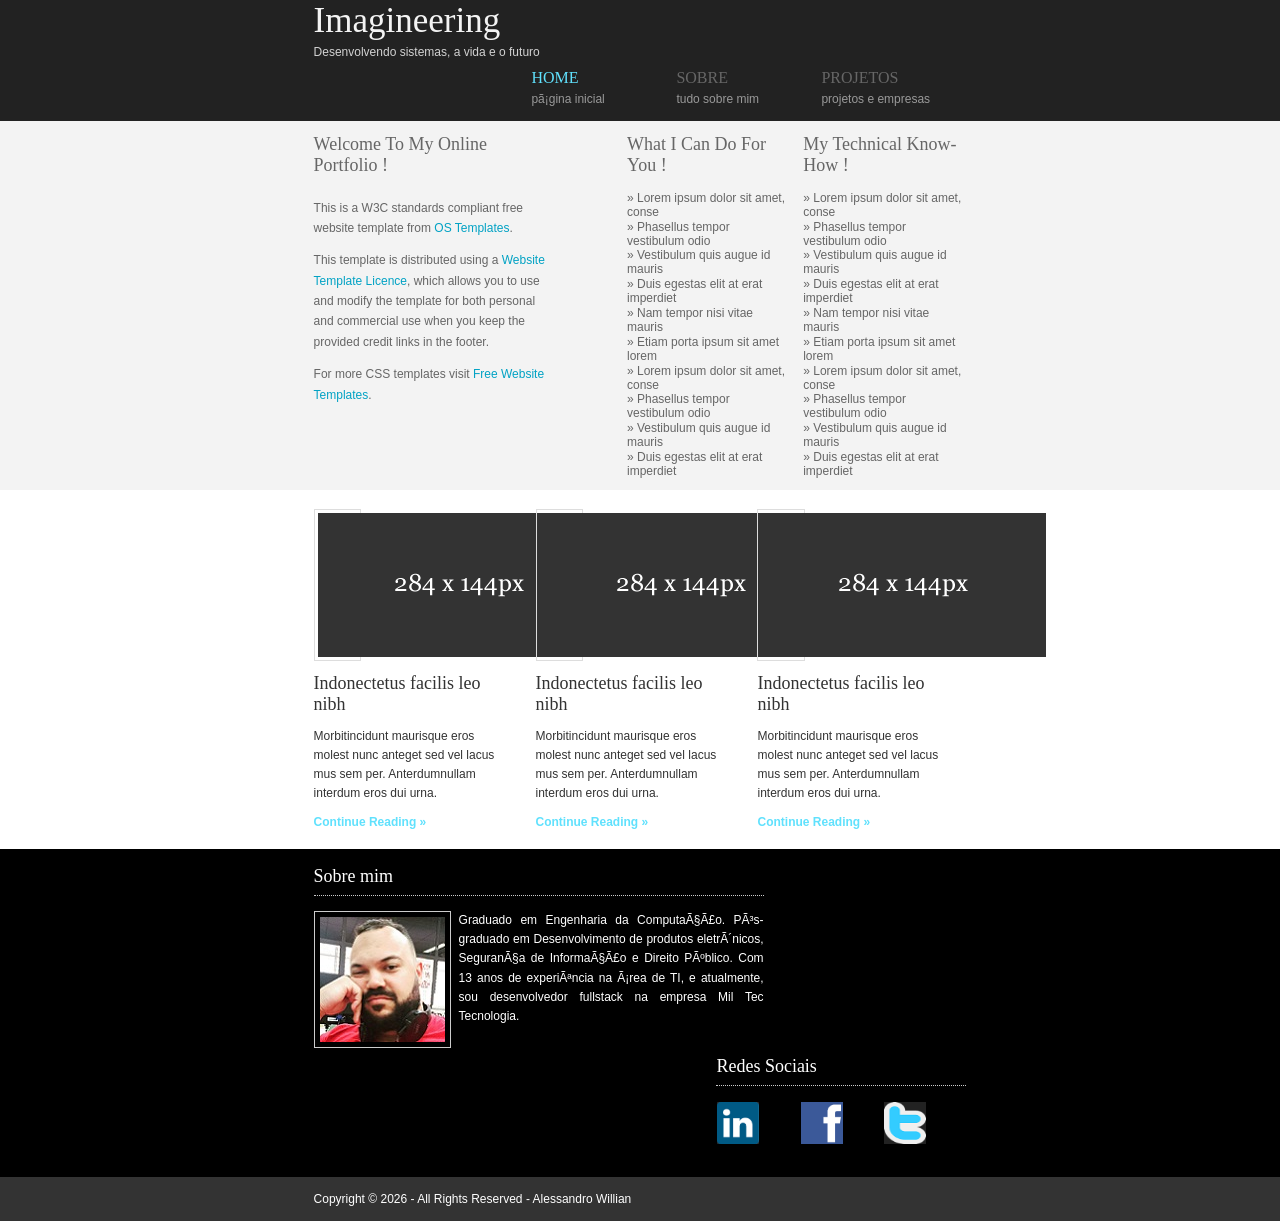
==== index.html @ 33702f97 "Mudança dos css - Pixels para porcentagem" ====
<!DOCTYPE html
	PUBLIC "-//W3C//DTD XHTML 1.0 Transitional//EN" "http://www.w3.org/TR/xhtml1/DTD/xhtml1-transitional.dtd">

<html xmlns="http://www.w3.org/1999/xhtml">

<head>
	<title>imagineering - awilliansd github.io</title>
	<meta http-equiv="Content-Type" content="text/html; charset=iso-8859-1" />
	<link rel="stylesheet" href="layout/styles/layout.css" type="text/css" />
	<script type="text/javascript" src="layout/scripts/jquery.min.js"></script>
	<script type="text/javascript" src="layout/scripts/jquery.slidepanel.setup.js"></script>
</head>

<body id="top">
	<!-- ####################################################################################################### -->
	<div class="wrapper col2">
		<div id="header">
			<div id="logo">
				<h1>
					<a href="#">Imagineering</a>
				</h1>
				<p>Desenvolvendo sistemas, a vida e o futuro</p>
			</div>
			<div id="topnav">
				<ul>
					<li class="active"><a href="index.html">Home</a><span>Página inicial</span></li>
					<li><a href="pages/sobre.html">Sobre</a><span>Tudo sobre mim</span></li>
					<li class="last"><a href="pages/projectsnorganizations.html">Projetos</a><span>projetos e empresas</span>
					</li>
				</ul>
			</div>
			<br class="clear" />
		</div>
	</div>

	<!-- ####################################################################################################### -->
	<div class="wrapper col3">
		<div id="intro">
			<div class="box1">
				<h2>Welcome To My Online Portfolio !</h2>
				<p>
					This is a W3C standards compliant free website template from <a
						href="http://www.os-templates.com/">OS Templates</a>.
				</p>
				<p>
					This template is distributed using a <a href="http://www.os-templates.com/template-terms">Website
						Template
						Licence</a>, which allows you to use and modify the template for
					both personal and commercial use when you keep the provided credit
					links in the footer.
				</p>
				<p>
					For more CSS templates visit <a href="http://www.os-templates.com/">Free
						Website Templates</a>.
				</p>
			</div>
			<div class="box">
				<h2>My Technical Know-How !</h2>
				<ul>
					<li>&raquo; Lorem ipsum dolor sit amet, conse</li>
					<li>&raquo; Phasellus tempor vestibulum odio</li>
					<li>&raquo; Vestibulum quis augue id mauris</li>
					<li>&raquo; Duis egestas elit at erat imperdiet</li>
					<li>&raquo; Nam tempor nisi vitae mauris</li>
					<li>&raquo; Etiam porta ipsum sit amet lorem</li>
					<li>&raquo; Lorem ipsum dolor sit amet, conse</li>
					<li>&raquo; Phasellus tempor vestibulum odio</li>
					<li>&raquo; Vestibulum quis augue id mauris</li>
					<li class="last">&raquo; Duis egestas elit at erat imperdiet</li>
				</ul>
			</div>
			<div class="box">
				<h2>What I Can Do For You !</h2>
				<ul>
					<li>&raquo; Lorem ipsum dolor sit amet, conse</li>
					<li>&raquo; Phasellus tempor vestibulum odio</li>
					<li>&raquo; Vestibulum quis augue id mauris</li>
					<li>&raquo; Duis egestas elit at erat imperdiet</li>
					<li>&raquo; Nam tempor nisi vitae mauris</li>
					<li>&raquo; Etiam porta ipsum sit amet lorem</li>
					<li>&raquo; Lorem ipsum dolor sit amet, conse</li>
					<li>&raquo; Phasellus tempor vestibulum odio</li>
					<li>&raquo; Vestibulum quis augue id mauris</li>
					<li class="last">&raquo; Duis egestas elit at erat imperdiet</li>
				</ul>
			</div>
			<br class="clear" />
		</div>
	</div>

	<!-- ####################################################################################################### -->
	<div class="wrapper col4">
		<div class="overview">
			<ul>
				<li>
					<div class="imgholder">
						<img src="images/demo/284x144.gif" alt="" />
					</div>
					<h2>Indonectetus facilis leo nibh</h2>
					<p>Morbitincidunt maurisque eros molest nunc anteget sed vel lacus
						mus sem per. Anterdumnullam interdum eros dui urna.</p>
					<p class="readmore">
						<a href="#">Continue Reading &raquo;</a>
					</p>
				</li>
				<li>
					<div class="imgholder">
						<img src="images/demo/284x144.gif" alt="" />
					</div>
					<h2>Indonectetus facilis leo nibh</h2>
					<p>Morbitincidunt maurisque eros molest nunc anteget sed vel lacus
						mus sem per. Anterdumnullam interdum eros dui urna.</p>
					<p class="readmore">
						<a href="#">Continue Reading &raquo;</a>
					</p>
				</li>
				<li class="last">
					<div class="imgholder">
						<img src="images/demo/284x144.gif" alt="" />
					</div>
					<h2>Indonectetus facilis leo nibh</h2>
					<p>Morbitincidunt maurisque eros molest nunc anteget sed vel lacus
						mus sem per. Anterdumnullam interdum eros dui urna.</p>
					<p class="readmore">
						<a href="#">Continue Reading &raquo;</a>
					</p>
				</li>
			</ul>
			<br class="clear" />
		</div>
	</div>

	<div class="wrapper col5">
		<div id="footer">
			<div class="box1">
				<h2>Sobre mim</h2>
				<img class="imgl" src="images/profile/profile.jpg" alt="" />
				<p style="text-align: justify;text-justify: inter-word;">Graduado em Engenharia da Computação. Pós-graduado em 
				Desenvolvimento de produtos eletrônicos, Segurança de Informação e Direito Público. Com 13 anos de experiência 
				na área de TI, e atualmente, sou desenvolvedor fullstack na empresa Mil Tec Tecnologia.</p>
			</div>
			<div class="box contactdetails">
				<h2>Redes Sociais</h2>
				<table id="socialMedia">
					<tr>
						<th>
							<a href="http://www.linkedin.com/in/awilliansd"><img src="layout/images/linkedin.gif"
									alt="Linkedin" height="42" width="42" /></a>
						</th>
						<th>
							<a href="http://www.facebook.com/awilliansd"><img src="layout/images/facebook.gif"
									alt="Facebook" height="42" width="42" /></a>
						</th>
						<th>
							<a href="http://www.twitter.com/awilliansd"><img src="layout/images/twitter.gif"
									alt="Twitter" height="42" width="42" /></a>
						</th>
					</tr>
				</table>
			</div>
			<br class="clear" />
		</div>
	</div>

	<div class="wrapper col6">
		<div id="copyright">
			<p class="fl_left">
				Copyright &copy; <script>
					var d = new Date();
					var n = d.getFullYear();
					document.write(n);
				</script> - All Rights Reserved - Alessandro Willian
			</p>
			<br class="clear" />
		</div>
	</div>
</body>

</html>
---- layout/styles/layout.css ----
@charset "utf-8";

@import url("navi.css");

@import url("forms.css");

@import url("tables.css");

html {
	overflow-y: scroll;
}

body {
	margin: 0;
	padding: 0;
	font-size: 12px;
	font-family: verdana, Arial, Helvetica, sans-serif;
	color: #FFFFFF;
	background-color: #333333;
}

.justify {
	text-align: justify;
}

.bold {
	font-weight: bold;
}

.center {
	text-align: center;
}

.right {
	text-align: right;
}

.nostart {
	margin: 0;
	padding: 0;
	list-style-type: none;
}

.clear:after {
	content: ".";
	display: block;
	height: 0;
	clear: both;
	visibility: hidden;
}

br.clear {
	clear: both;
	margin-top: -15px;
}

a {
	outline: none;
	text-decoration: none;
}

.fl_left, .imgl {
	float: left;
}

.fl_right, .imgr {
	float: right;
}

img {
	display: block;
	margin: 0;
	padding: 0;
	border: 0;
}

.imgl, .imgr {
	border: 1px solid #1F262C;
	padding: 5px;
}

.imgl {
	margin: 0 8px 8px 0;
	clear: left;
}

.imgr {
	margin: 0 0 8px 8px;
	clear: right;
}

/* ----------------------------------------------Wrapper------------------------------------- */
div.wrapper {
	position: relative;
	float: left;
	width: 100%;
	margin: 0;
	text-align: left;
}

div.wrapper h1, div.wrapper h2, div.wrapper h3, div.wrapper h4, div.wrapper h5,
	div.wrapper h6 {
	margin: 0;
	padding: 0;
	line-height: normal;
	font-weight: normal;
	font-size: 18px;
	font-family: Georgia, "Times New Roman", Times, serif;
}

.col1 {
	color: #333333;
	background-color: #222222;
	border-bottom: 1px dotted #666666;
}

.col2 {
	color: #D2D2D2;
	background-color: #222222;
}

.col3 {
	color: #666666;
	background-color: #F3F3F3;
}

.col3 a {
	color: #02A2C4;
	background-color: #F3F3F3;
}

.col4 {
	color: #333333;
	background-color: #FFFFFF;
}

.col4 a {
	color: #60E1FD;
	background-color: #FFFFFF;
}

.col5 {
	color: #FFFFFF;
	background-color: #000000;
}

.col5 a {
	color: #60E1FD;
	background-color: #000000;
}

.col6, .col6 a {
	color: #FFFFFF;
	background-color: #333333;
}

/* ----------------------------------------------Generalise------------------------------------- */
#socialise, #header, #intro, .overview, #breadcrumb, #container, #footer,
	#copyright {
	position: relative;
	width: 51%;
	margin: 0 auto;
	text-align: left;
}

/* ----------------------------------------------Header------------------------------------- */
#header {
	padding: 0 0 0.4% 0;
	font-family: Verdana, Arial, Helvetica, sans-serif;
}

#header h1, #header p {
	margin: 0;
	padding: 0;
}

#header #logo {
	display: block;
	float: left;
	width: 35%;
	margin-top: 0.1%;
}

#header h1 {
	margin: 0 0 2% 0;
	font-size: 35px;
	font-family: Georgia, "Times New Roman", Times, serif;
}

#header h1 a {
	color: #F3F3F3;
	background-color: #222222;
	width: 33%;
}

#header p.toggler {
	display: inline;
}

#header p.toggler a {
	display: block;
	width: 20%;
	padding: 0.9% 0;
	text-align: center;
	text-transform: uppercase;
	color: #666666;
	background-color: #333333;
}

/* ----------------------------------------------Homepage Intro------------------------------------- */
#intro {
	padding: 1% 0 0.9% 0;
}

#intro h2 {
	margin: 0 0 5% 0;
	padding: 0 0 4% 0;
	border-bottom: 0.3% dotted #333333;
}

#intro ul {
	margin: 0;
	padding: 0;
	list-style: none;
}

#intro li {
	margin-bottom: 0.5%;
}

#intro li.last {
	margin-bottom: 0;
}

#intro .box {
	display: block;
	float: right;
	width: 25%;
	margin: 0 0 0 2%;
	padding: 0;
}

#intro .box1 {
	display: block;
	float: left;
	width: 36%;
	line-height: 1.7em;
}

/* ----------------------------------------------Portfolio Overview------------------------------------- */
div.overview {
	padding: 1.5% 0 0 0;
}

.overview h1#title {
	display: block;
	width: 100%;
	margin-top: -1.9%;
	font-size: 15%;
	letter-spacing: -2px;
	color: #DDDDDD;
	background-color: #FFFFFF;
}

.overview ul {
	margin: 0;
	padding: 0;
	list-style: none;
}

.overview li {
	display: block;
	float: left;
	width: 30%;
	margin: 0 4% 3% 0;
	padding: 0;
}

.overview li.last {
	margin-right: 0;
}

.wrapper .overview h2, .overview p, .overview div {
	margin: 0 0 6% 0;
	padding: 0;
}

.overview p {
	line-height: 1.6em;
}

.overview div.imgholder {
	display: block;
	width: 20%;
	height: 15%;
	padding: 1.7%;
	border: 1px solid #DDDDDD;
}

.overview p.readmore {
	display: block;
	width: 100%;
	margin: 0;
	padding: 0;
	font-weight: bold;
	line-height: normal;
}

/* ----------------------------------------------Content------------------------------------- */
#container {
	padding: 1% 0;
	line-height: 1.4em;
}

#container h1, #container h2, #container h3, #container h4, #container h5,
	#container h6 {
	margin-bottom: 15px;
	padding-bottom: 8px;
	border-bottom: 1px dotted #CCCCCC;
}

#content {
	display: block;
	float: left;
	width: 50%;
}

/* Comments */
#comments {
	margin-bottom: 40px;
}

#comments .commentlist {
	margin: 0;
	padding: 0;
}

#comments .commentlist ul {
	margin: 0;
	padding: 0;
	list-style: none;
}

#comments .commentlist li.comment_odd, #comments .commentlist li.comment_even
	{
	margin: 0 0 10px 0;
	padding: 15px;
	list-style: none;
}

#comments .commentlist li.comment_odd {
	color: #666666;
	background-color: #F7F7F7;
}

#comments .commentlist li.comment_odd a {
	color: #60E1FD;
	background-color: #F7F7F7;
}

#comments .commentlist li.comment_even {
	color: #666666;
	background-color: #E8E8E8;
}

#comments .commentlist li.comment_even a {
	color: #60E1FD;
	background-color: #E8E8E8;
}

#comments .commentlist .author .name {
	font-weight: bold;
}

#comments .commentlist .submitdate {
	font-size: smaller;
}

#comments .commentlist p {
	margin: 10px 5px 10px 0;
	padding: 0;
	font-weight: normal;
	text-transform: none;
}

#comments .commentlist li .avatar {
	float: right;
	border: 1px solid #EEEEEE;
	margin: 0 0 0 10px;
}

/* ----------------------------------------------Column------------------------------------- */
#column {
	display: block;
	float: right;
	width: 300px;
}

#column .holder, #column #featured {
	display: block;
	width: 300px;
	margin-bottom: 20px;
}

#column .holder h2.title {
	display: block;
	width: 100%;
	height: 65px;
	margin: 0;
	padding: 15px 0 0 0;
	font-size: 20px;
	line-height: normal;
	border-bottom: 1px dashed #666666;
}

#column .holder h2.title img {
	float: left;
	margin: -15px 8px 0 0;
	padding: 5px;
	border: 1px solid #666666;
}

#column div.imgholder {
	display: block;
	width: 290px;
	margin: 0 0 10px 0;
	padding: 4px;
	color: #666666;
	background-color: #FFFFFF;
	border: 1px solid #CCCCCC;
}

#column .holder p.readmore {
	display: block;
	width: 100%;
	font-weight: bold;
	text-align: right;
	line-height: normal;
}

/* Featured Block */
#column #featured a {
	color: #666666;
	background-color: #F9F9F9;
}

#column #featured ul, #column #featured h2, #column #featured p {
	margin: 0;
	padding: 0;
	list-style: none;
}

#column #featured a {
	color: #60E1FD;
	background-color: #F9F9F9;
}

#column #featured li {
	display: block;
	width: 250px;
	margin: 0;
	padding: 20px 25px;
	color: #666666;
	background-color: #F9F9F9;
}

#column #featured li p.imgholder {
	display: block;
	width: 240px;
	height: 90px;
	margin: 20px 0 15px 0;
	padding: 4px;
	border: 1px solid #CCCCCC;
}

#column #featured li h2 {
	margin: 0;
	padding: 0 0 14px 0;
	font-weight: normal;
	font-family: Georgia, "Times New Roman", Times, serif;
	line-height: normal;
	border-bottom: 1px dashed #666666;
}

#column #featured p.readmore {
	display: block;
	width: 100%;
	margin-top: 15px;
	font-weight: bold;
	text-align: right;
	line-height: normal;
}

#column #latestnews {
	display: block;
	width: 100%;
	margin: 0;
	padding: 0;
	list-style: none;
}

#column #latestnews li {
	display: block;
	margin: 0 0 20px 0;
	padding: 0 0 15px 0;
	border-bottom: 1px dotted #CCCCCC;
}

#column #latestnews li.last {
	margin-bottom: 0;
}

#column #latestnews p {
	margin: 0 0 5px 0;
	padding: 0;
}

#column #latestnews p.readmore {
	margin: 0;
	padding: 0;
}

#column #latestnews .imgl {
	margin: 0 10px 10px 0;
	padding: 4px;
}

/* ----------------------------------------------Footer------------------------------------- */
#footer {
	padding: 17px 0;
}

#footer ul {
	margin: 0;
	padding: 0;
	list-style: none;
}

#footer h2 {
	margin: 0 0 15px 0;
	padding: 0 0 8px 0;
	border-bottom: 1px dotted #CCCCCC;
}

#footer .box {
	display: block;
	float: right;
	width: 250px;
	margin: 0 0 0 25px;
	padding: 0;
}

#footer .box1 {
	display: block;
	float: left;
	width: 450px;
	line-height: 1.6em;
}

#footer .box1 .imgl {
	border: 1px solid #CCCCCC;
	padding: 5px;
	color: #FFFFFF;
	background-color: #000000;
}

#footer .contactdetails li {
	margin: 0 0 8px 0;
}

table.socialMedia {
	width: 100%;
	border-collapse: collapse;
	table-layout: auto;
	vertical-align: top;
	margin-bottom: 15px;
}

/* ----------------------------------------------Copyright------------------------------------- */
#copyright {
	padding: 15px 0;
}

#copyright p {
	margin: 0;
	padding: 0;
}
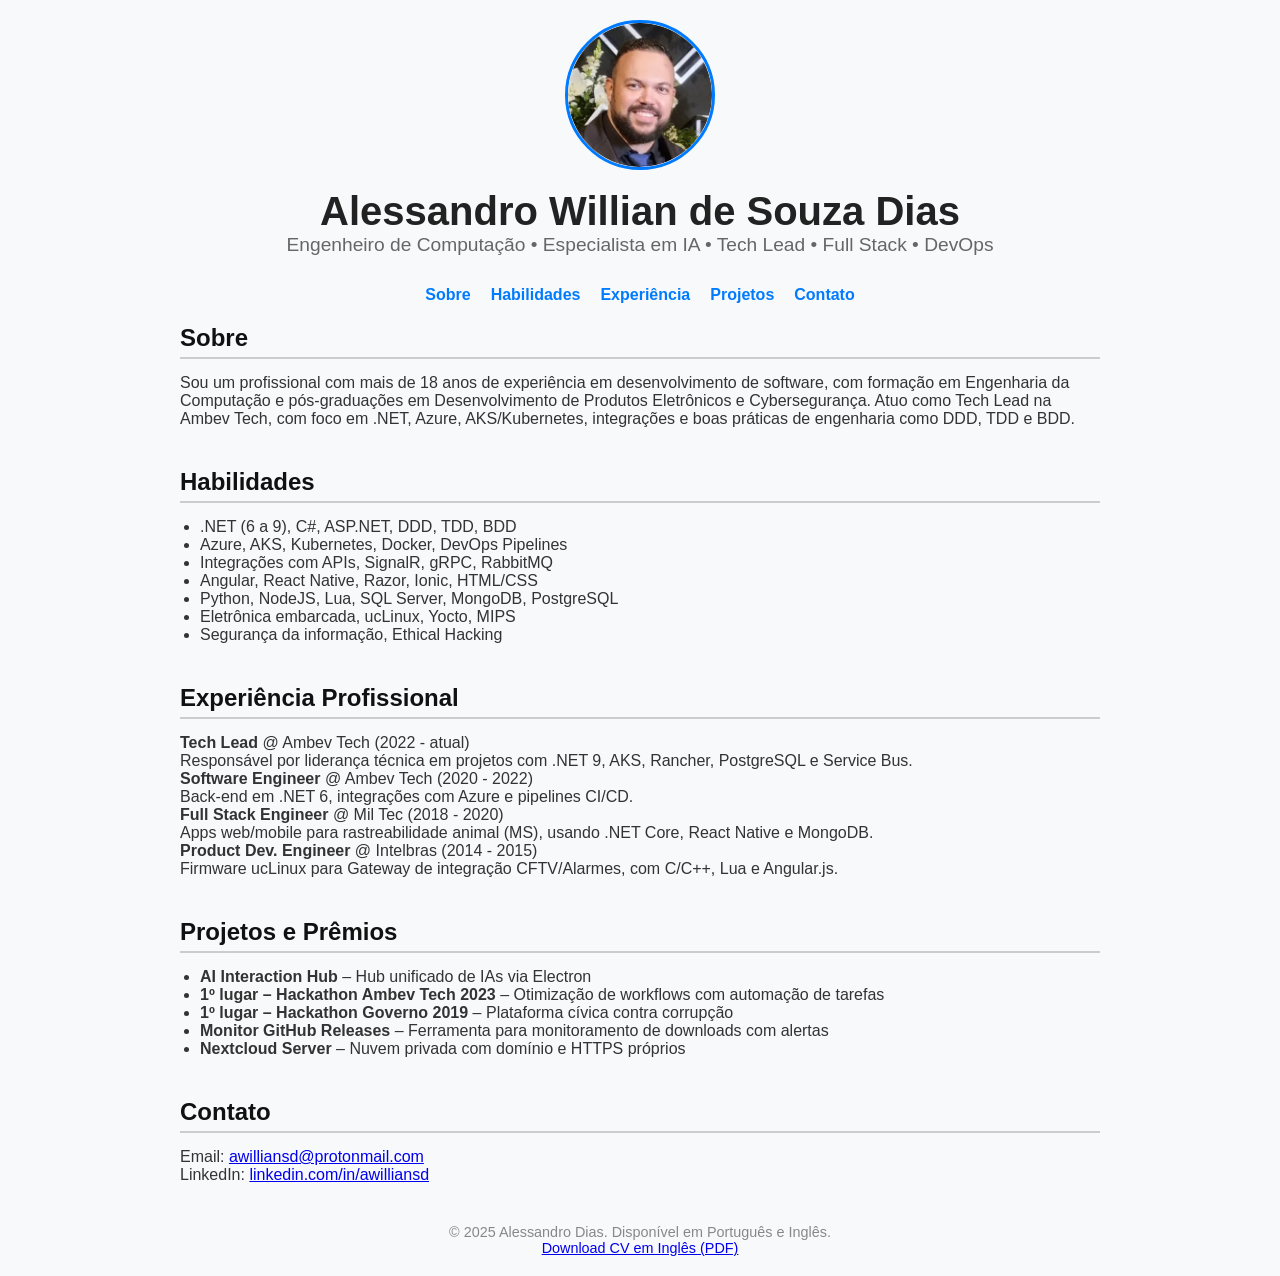
==== commit 07794291: "Add files via upload" ====
--- a/index.html
+++ b/index.html
@@ -1,179 +1,75 @@
-<!DOCTYPE html
-	PUBLIC "-//W3C//DTD XHTML 1.0 Transitional//EN" "http://www.w3.org/TR/xhtml1/DTD/xhtml1-transitional.dtd">
 
-<html xmlns="http://www.w3.org/1999/xhtml">
+<!DOCTYPE html>
+<html lang="pt-BR">
+<head>
+  <meta charset="UTF-8">
+  <meta name="viewport" content="width=device-width, initial-scale=1.0">
+  <title>Alessandro Dias | Desenvolvedor & Engenheiro Digital</title>
+  <link rel="stylesheet" href="style.css">
+</head>
+<body>
+  <header>
+    <img src="IMG_20230521_005913_992-modified.png" alt="Foto de Alessandro" class="profile">
+    <h1>Alessandro Willian de Souza Dias</h1>
+    <p>Engenheiro de Computação • Especialista em IA • Tech Lead • Full Stack • DevOps</p>
+  </header>
 
-<head>
-	<title>imagineering - awilliansd github.io</title>
-	<meta http-equiv="Content-Type" content="text/html; charset=iso-8859-1" />
-	<link rel="stylesheet" href="layout/styles/layout.css" type="text/css" />
-	<script type="text/javascript" src="layout/scripts/jquery.min.js"></script>
-	<script type="text/javascript" src="layout/scripts/jquery.slidepanel.setup.js"></script>
-</head>
+  <nav>
+    <a href="#sobre">Sobre</a>
+    <a href="#habilidades">Habilidades</a>
+    <a href="#experiencia">Experiência</a>
+    <a href="#projetos">Projetos</a>
+    <a href="#contato">Contato</a>
+  </nav>
 
-<body id="top">
-	<!-- ####################################################################################################### -->
-	<div class="wrapper col2">
-		<div id="header">
-			<div id="logo">
-				<h1>
-					<a href="#">Imagineering</a>
-				</h1>
-				<p>Desenvolvendo sistemas, a vida e o futuro</p>
-			</div>
-			<div id="topnav">
-				<ul>
-					<li class="active"><a href="index.html">Home</a><span>Página inicial</span></li>
-					<li><a href="pages/sobre.html">Sobre</a><span>Tudo sobre mim</span></li>
-					<li class="last"><a href="pages/projectsnorganizations.html">Projetos</a><span>projetos e empresas</span>
-					</li>
-				</ul>
-			</div>
-			<br class="clear" />
-		</div>
-	</div>
+  <main>
+    <section id="sobre">
+      <h2>Sobre</h2>
+      <p>Sou um profissional com mais de 18 anos de experiência em desenvolvimento de software, com formação em Engenharia da Computação e pós-graduações em Desenvolvimento de Produtos Eletrônicos e Cybersegurança. Atuo como Tech Lead na Ambev Tech, com foco em .NET, Azure, AKS/Kubernetes, integrações e boas práticas de engenharia como DDD, TDD e BDD.</p>
+    </section>
 
-	<!-- ####################################################################################################### -->
-	<div class="wrapper col3">
-		<div id="intro">
-			<div class="box1">
-				<h2>Welcome To My Online Portfolio !</h2>
-				<p>
-					This is a W3C standards compliant free website template from <a
-						href="http://www.os-templates.com/">OS Templates</a>.
-				</p>
-				<p>
-					This template is distributed using a <a href="http://www.os-templates.com/template-terms">Website
-						Template
-						Licence</a>, which allows you to use and modify the template for
-					both personal and commercial use when you keep the provided credit
-					links in the footer.
-				</p>
-				<p>
-					For more CSS templates visit <a href="http://www.os-templates.com/">Free
-						Website Templates</a>.
-				</p>
-			</div>
-			<div class="box">
-				<h2>My Technical Know-How !</h2>
-				<ul>
-					<li>&raquo; Lorem ipsum dolor sit amet, conse</li>
-					<li>&raquo; Phasellus tempor vestibulum odio</li>
-					<li>&raquo; Vestibulum quis augue id mauris</li>
-					<li>&raquo; Duis egestas elit at erat imperdiet</li>
-					<li>&raquo; Nam tempor nisi vitae mauris</li>
-					<li>&raquo; Etiam porta ipsum sit amet lorem</li>
-					<li>&raquo; Lorem ipsum dolor sit amet, conse</li>
-					<li>&raquo; Phasellus tempor vestibulum odio</li>
-					<li>&raquo; Vestibulum quis augue id mauris</li>
-					<li class="last">&raquo; Duis egestas elit at erat imperdiet</li>
-				</ul>
-			</div>
-			<div class="box">
-				<h2>What I Can Do For You !</h2>
-				<ul>
-					<li>&raquo; Lorem ipsum dolor sit amet, conse</li>
-					<li>&raquo; Phasellus tempor vestibulum odio</li>
-					<li>&raquo; Vestibulum quis augue id mauris</li>
-					<li>&raquo; Duis egestas elit at erat imperdiet</li>
-					<li>&raquo; Nam tempor nisi vitae mauris</li>
-					<li>&raquo; Etiam porta ipsum sit amet lorem</li>
-					<li>&raquo; Lorem ipsum dolor sit amet, conse</li>
-					<li>&raquo; Phasellus tempor vestibulum odio</li>
-					<li>&raquo; Vestibulum quis augue id mauris</li>
-					<li class="last">&raquo; Duis egestas elit at erat imperdiet</li>
-				</ul>
-			</div>
-			<br class="clear" />
-		</div>
-	</div>
+    <section id="habilidades">
+      <h2>Habilidades</h2>
+      <ul>
+        <li>.NET (6 a 9), C#, ASP.NET, DDD, TDD, BDD</li>
+        <li>Azure, AKS, Kubernetes, Docker, DevOps Pipelines</li>
+        <li>Integrações com APIs, SignalR, gRPC, RabbitMQ</li>
+        <li>Angular, React Native, Razor, Ionic, HTML/CSS</li>
+        <li>Python, NodeJS, Lua, SQL Server, MongoDB, PostgreSQL</li>
+        <li>Eletrônica embarcada, ucLinux, Yocto, MIPS</li>
+        <li>Segurança da informação, Ethical Hacking</li>
+      </ul>
+    </section>
 
-	<!-- ####################################################################################################### -->
-	<div class="wrapper col4">
-		<div class="overview">
-			<ul>
-				<li>
-					<div class="imgholder">
-						<img src="images/demo/284x144.gif" alt="" />
-					</div>
-					<h2>Indonectetus facilis leo nibh</h2>
-					<p>Morbitincidunt maurisque eros molest nunc anteget sed vel lacus
-						mus sem per. Anterdumnullam interdum eros dui urna.</p>
-					<p class="readmore">
-						<a href="#">Continue Reading &raquo;</a>
-					</p>
-				</li>
-				<li>
-					<div class="imgholder">
-						<img src="images/demo/284x144.gif" alt="" />
-					</div>
-					<h2>Indonectetus facilis leo nibh</h2>
-					<p>Morbitincidunt maurisque eros molest nunc anteget sed vel lacus
-						mus sem per. Anterdumnullam interdum eros dui urna.</p>
-					<p class="readmore">
-						<a href="#">Continue Reading &raquo;</a>
-					</p>
-				</li>
-				<li class="last">
-					<div class="imgholder">
-						<img src="images/demo/284x144.gif" alt="" />
-					</div>
-					<h2>Indonectetus facilis leo nibh</h2>
-					<p>Morbitincidunt maurisque eros molest nunc anteget sed vel lacus
-						mus sem per. Anterdumnullam interdum eros dui urna.</p>
-					<p class="readmore">
-						<a href="#">Continue Reading &raquo;</a>
-					</p>
-				</li>
-			</ul>
-			<br class="clear" />
-		</div>
-	</div>
+    <section id="experiencia">
+      <h2>Experiência Profissional</h2>
+      <p><strong>Tech Lead</strong> @ Ambev Tech (2022 - atual)<br>Responsável por liderança técnica em projetos com .NET 9, AKS, Rancher, PostgreSQL e Service Bus.</p>
+      <p><strong>Software Engineer</strong> @ Ambev Tech (2020 - 2022)<br>Back-end em .NET 6, integrações com Azure e pipelines CI/CD.</p>
+      <p><strong>Full Stack Engineer</strong> @ Mil Tec (2018 - 2020)<br>Apps web/mobile para rastreabilidade animal (MS), usando .NET Core, React Native e MongoDB.</p>
+      <p><strong>Product Dev. Engineer</strong> @ Intelbras (2014 - 2015)<br>Firmware ucLinux para Gateway de integração CFTV/Alarmes, com C/C++, Lua e Angular.js.</p>
+    </section>
 
-	<div class="wrapper col5">
-		<div id="footer">
-			<div class="box1">
-				<h2>Sobre mim</h2>
-				<img class="imgl" src="images/profile/profile.jpg" alt="" />
-				<p style="text-align: justify;text-justify: inter-word;">Graduado em Engenharia da Computação. Pós-graduado em 
-				Desenvolvimento de produtos eletrônicos, Segurança de Informação e Direito Público. Com 13 anos de experiência 
-				na área de TI, e atualmente, sou desenvolvedor fullstack na empresa Mil Tec Tecnologia.</p>
-			</div>
-			<div class="box contactdetails">
-				<h2>Redes Sociais</h2>
-				<table id="socialMedia">
-					<tr>
-						<th>
-							<a href="http://www.linkedin.com/in/awilliansd"><img src="layout/images/linkedin.gif"
-									alt="Linkedin" height="42" width="42" /></a>
-						</th>
-						<th>
-							<a href="http://www.facebook.com/awilliansd"><img src="layout/images/facebook.gif"
-									alt="Facebook" height="42" width="42" /></a>
-						</th>
-						<th>
-							<a href="http://www.twitter.com/awilliansd"><img src="layout/images/twitter.gif"
-									alt="Twitter" height="42" width="42" /></a>
-						</th>
-					</tr>
-				</table>
-			</div>
-			<br class="clear" />
-		</div>
-	</div>
+    <section id="projetos">
+      <h2>Projetos e Prêmios</h2>
+      <ul>
+        <li><strong>AI Interaction Hub</strong> – Hub unificado de IAs via Electron</li>
+        <li><strong>1º lugar – Hackathon Ambev Tech 2023</strong> – Otimização de workflows com automação de tarefas</li>
+        <li><strong>1º lugar – Hackathon Governo 2019</strong> – Plataforma cívica contra corrupção</li>
+        <li><strong>Monitor GitHub Releases</strong> – Ferramenta para monitoramento de downloads com alertas</li>
+        <li><strong>Nextcloud Server</strong> – Nuvem privada com domínio e HTTPS próprios</li>
+      </ul>
+    </section>
 
-	<div class="wrapper col6">
-		<div id="copyright">
-			<p class="fl_left">
-				Copyright &copy; <script>
-					var d = new Date();
-					var n = d.getFullYear();
-					document.write(n);
-				</script> - All Rights Reserved - Alessandro Willian
-			</p>
-			<br class="clear" />
-		</div>
-	</div>
+    <section id="contato">
+      <h2>Contato</h2>
+      <p>Email: <a href="mailto:awilliansd@protonmail.com">awilliansd@protonmail.com</a></p>
+      <p>LinkedIn: <a href="https://linkedin.com/in/awilliansd" target="_blank">linkedin.com/in/awilliansd</a></p>
+    </section>
+  </main>
+
+  <footer>
+    <p>&copy; 2025 Alessandro Dias. Disponível em Português e Inglês.</p>
+    <p><a href="Alessandro%20Willian%20-%20Resume%202025.pdf" download>Download CV em Inglês (PDF)</a></p>
+  </footer>
 </body>
-
-</html>+</html>
--- a/style.css
+++ b/style.css
@@ -0,0 +1,80 @@
+
+* {
+  margin: 0;
+  padding: 0;
+  box-sizing: border-box;
+  font-family: 'Segoe UI', sans-serif;
+}
+
+body {
+  background: #f8f9fa;
+  color: #333;
+  max-width: 960px;
+  margin: auto;
+  padding: 20px;
+}
+
+header {
+  text-align: center;
+  margin-bottom: 30px;
+}
+
+.profile {
+  width: 150px;
+  height: 150px;
+  object-fit: cover;
+  border-radius: 50%;
+  border: 3px solid #007bff;
+  margin-bottom: 15px;
+}
+
+header h1 {
+  font-size: 2.5rem;
+  color: #222;
+}
+
+header p {
+  font-size: 1.2rem;
+  color: #666;
+}
+
+nav {
+  display: flex;
+  justify-content: center;
+  flex-wrap: wrap;
+  gap: 20px;
+  margin: 20px 0;
+}
+
+nav a {
+  text-decoration: none;
+  color: #007bff;
+  font-weight: bold;
+}
+
+nav a:hover {
+  text-decoration: underline;
+}
+
+main section {
+  margin-bottom: 40px;
+}
+
+h2 {
+  border-bottom: 2px solid #ccc;
+  margin-bottom: 15px;
+  padding-bottom: 5px;
+  color: #111;
+}
+
+ul {
+  list-style: disc;
+  padding-left: 20px;
+}
+
+footer {
+  text-align: center;
+  font-size: 0.9rem;
+  color: #888;
+  margin-top: 40px;
+}
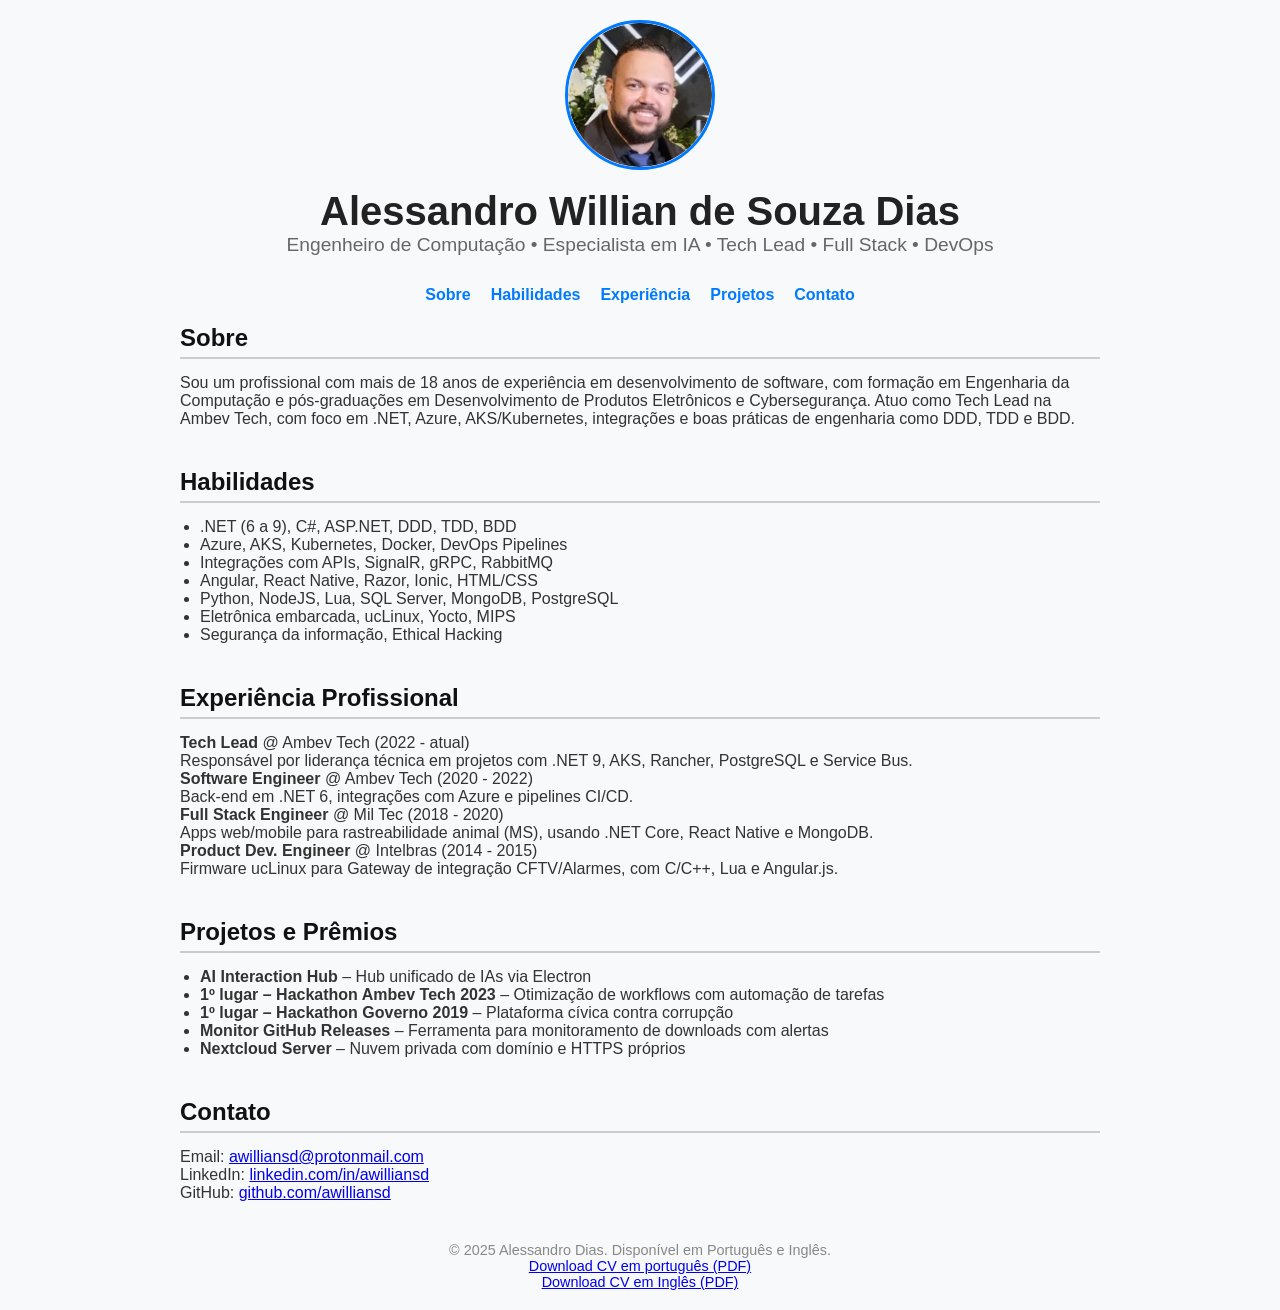
==== commit e27d62dd: "CV em PT BR" ====
--- a/index.html
+++ b/index.html
@@ -64,11 +64,13 @@
       <h2>Contato</h2>
       <p>Email: <a href="mailto:awilliansd@protonmail.com">awilliansd@protonmail.com</a></p>
       <p>LinkedIn: <a href="https://linkedin.com/in/awilliansd" target="_blank">linkedin.com/in/awilliansd</a></p>
+      <p>GitHub: <a href="https://github.com/awilliansd" target="_blank">github.com/awilliansd</a></p>
     </section>
   </main>
 
   <footer>
     <p>&copy; 2025 Alessandro Dias. Disponível em Português e Inglês.</p>
+    <p><a href="Alessandro%20Willian%20-%20CV%202025.pdf" download>Download CV em português (PDF)</a></p>
     <p><a href="Alessandro%20Willian%20-%20Resume%202025.pdf" download>Download CV em Inglês (PDF)</a></p>
   </footer>
 </body>
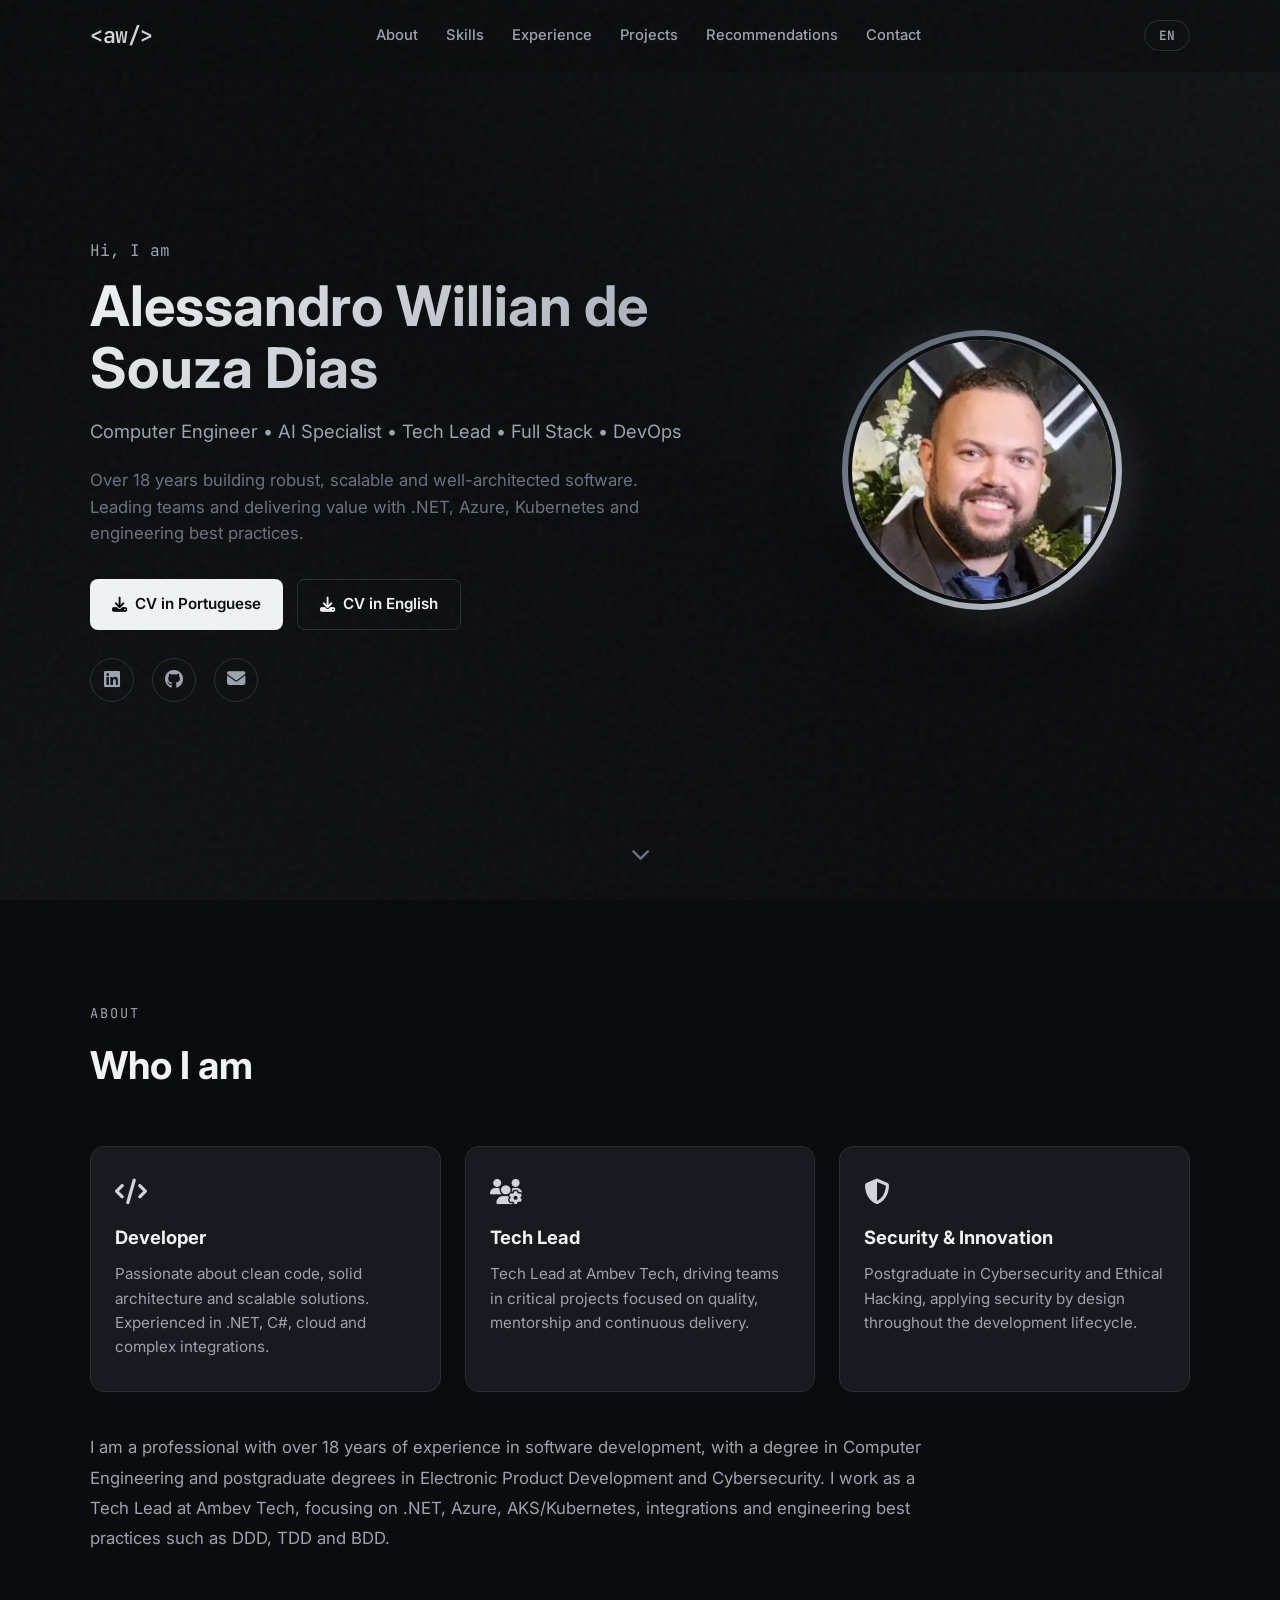
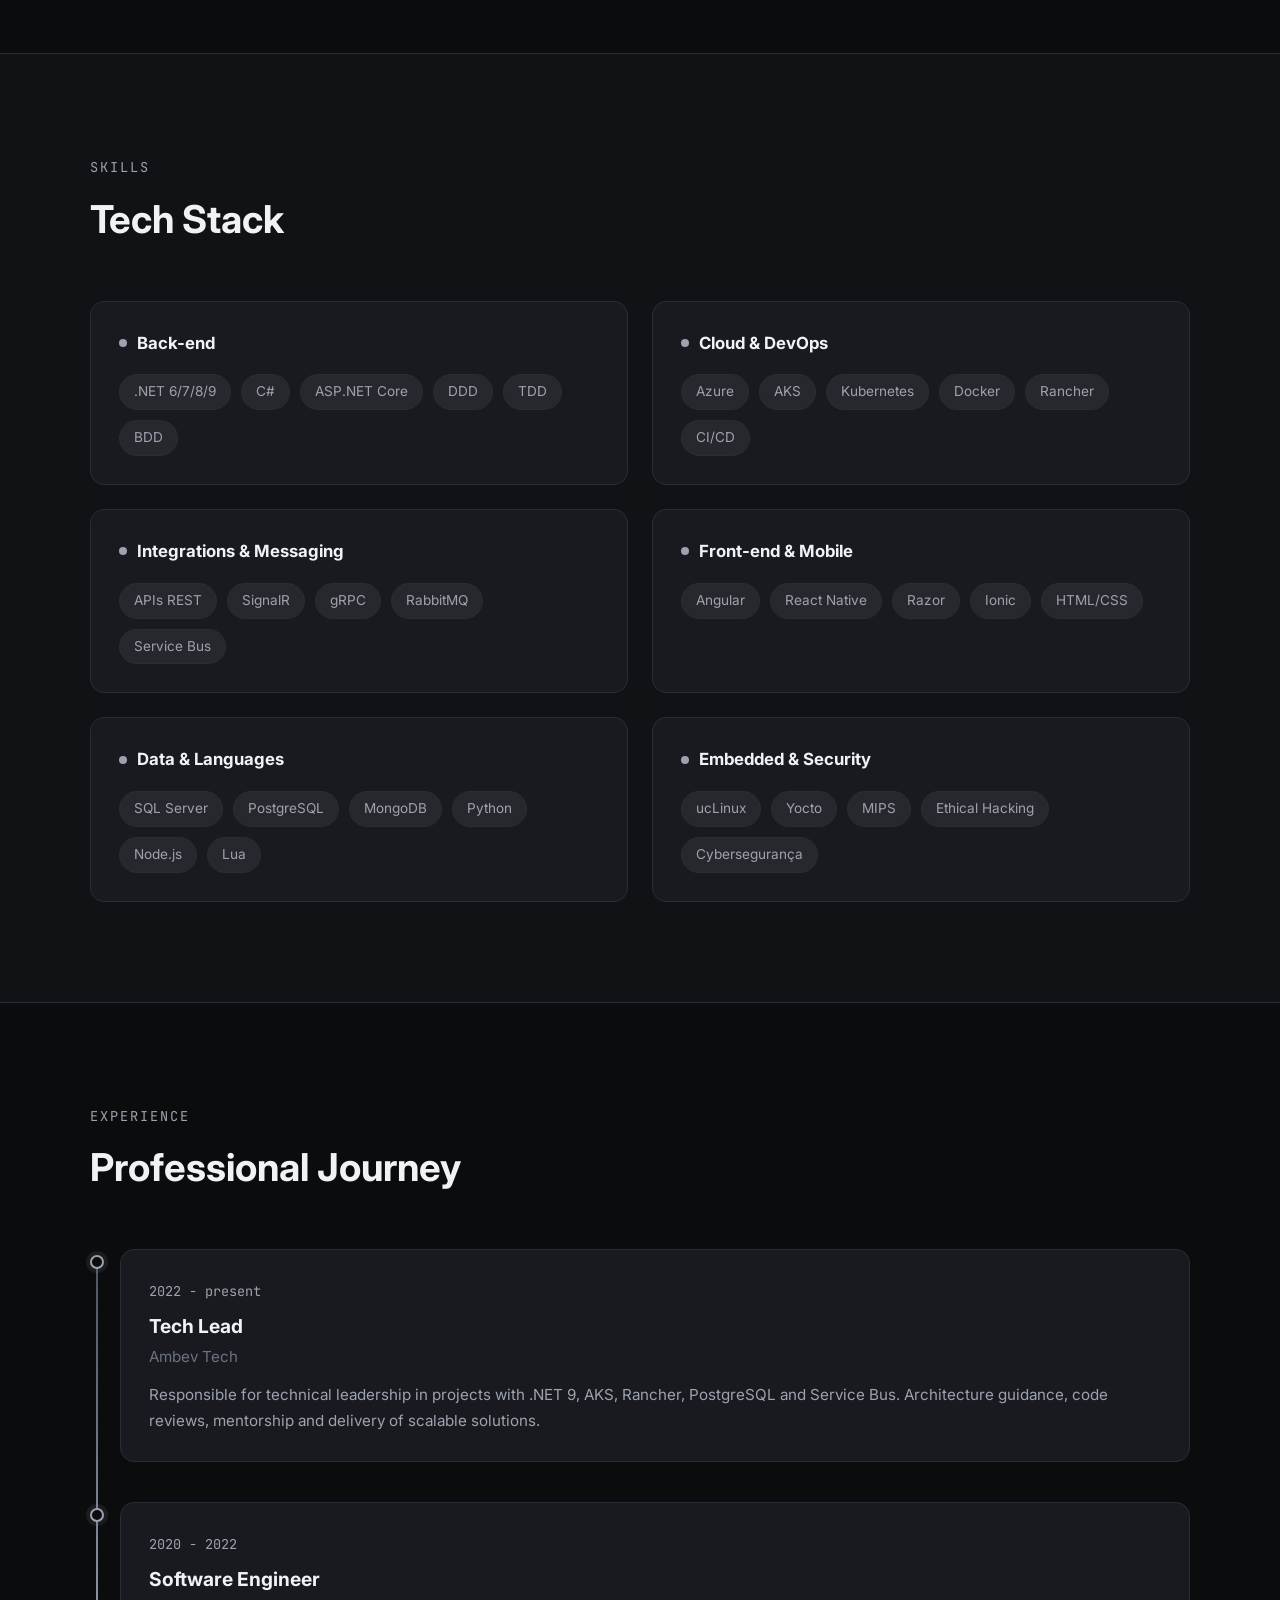
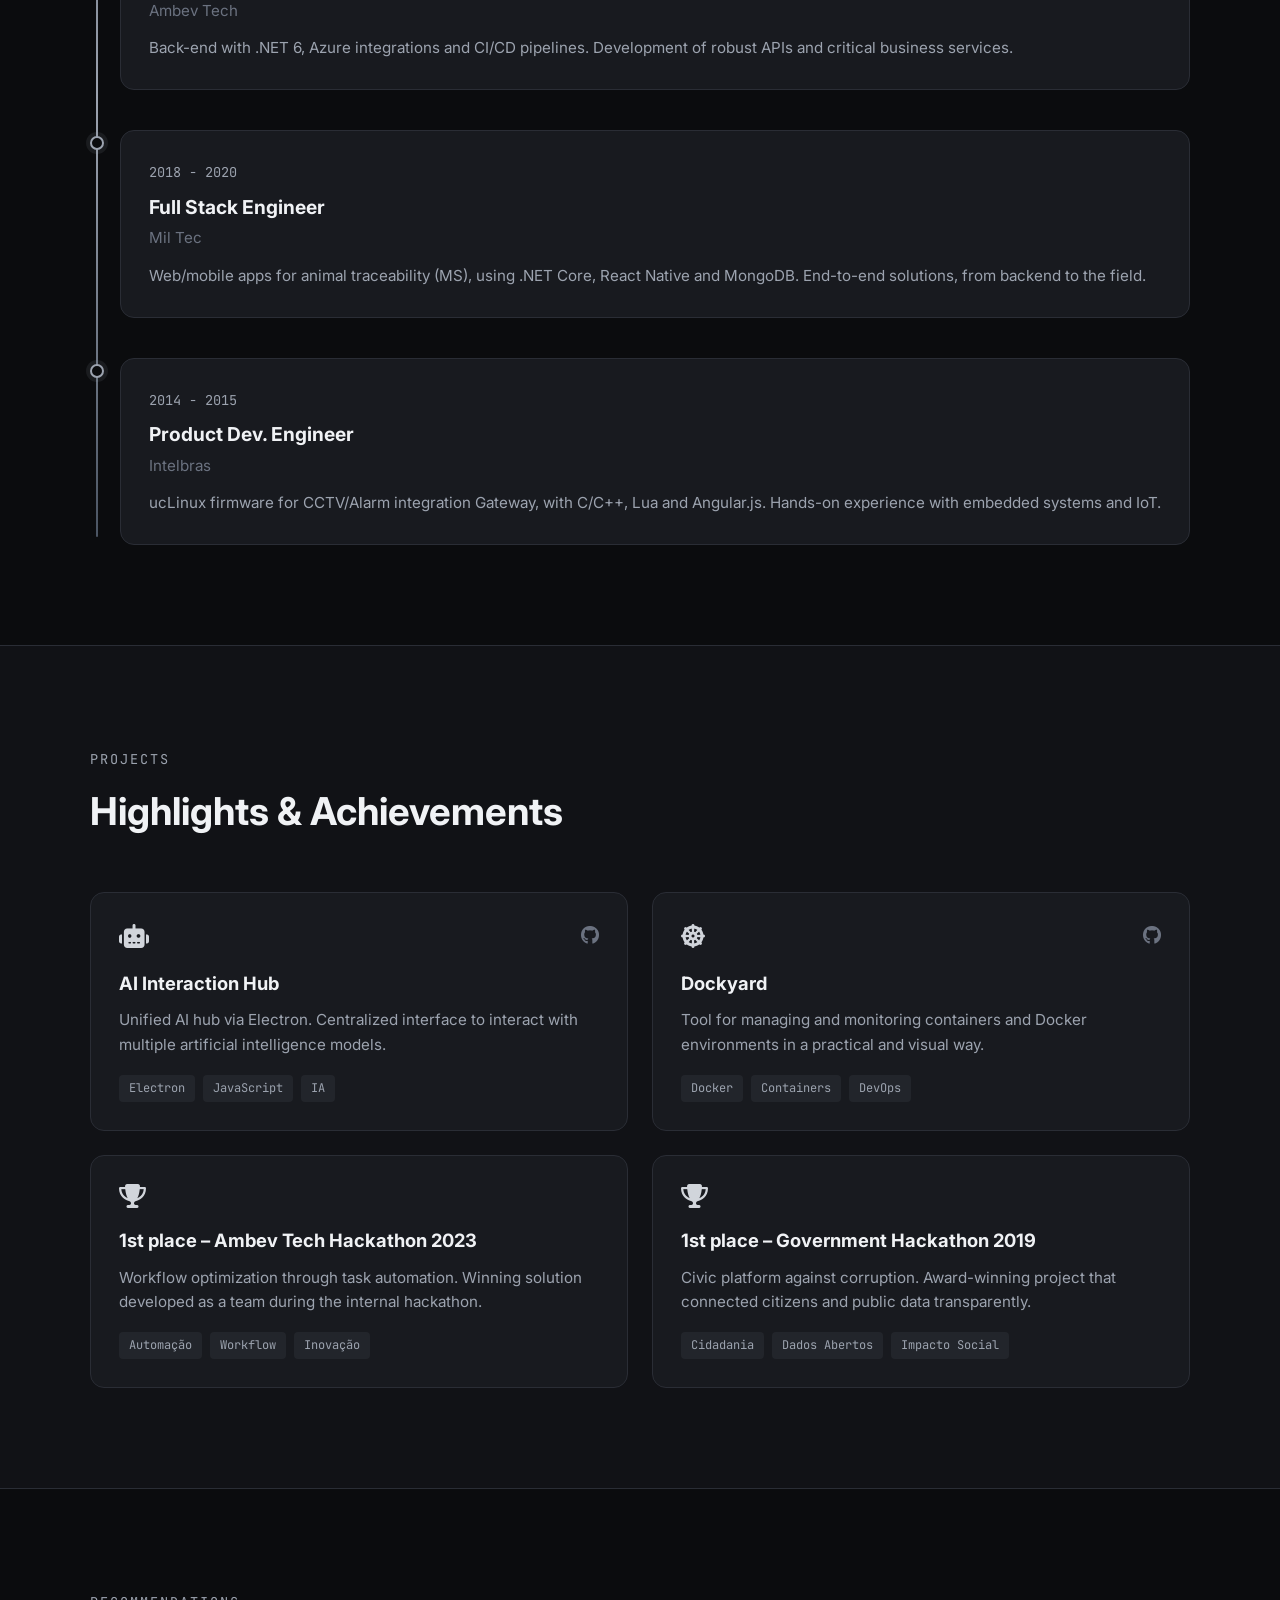
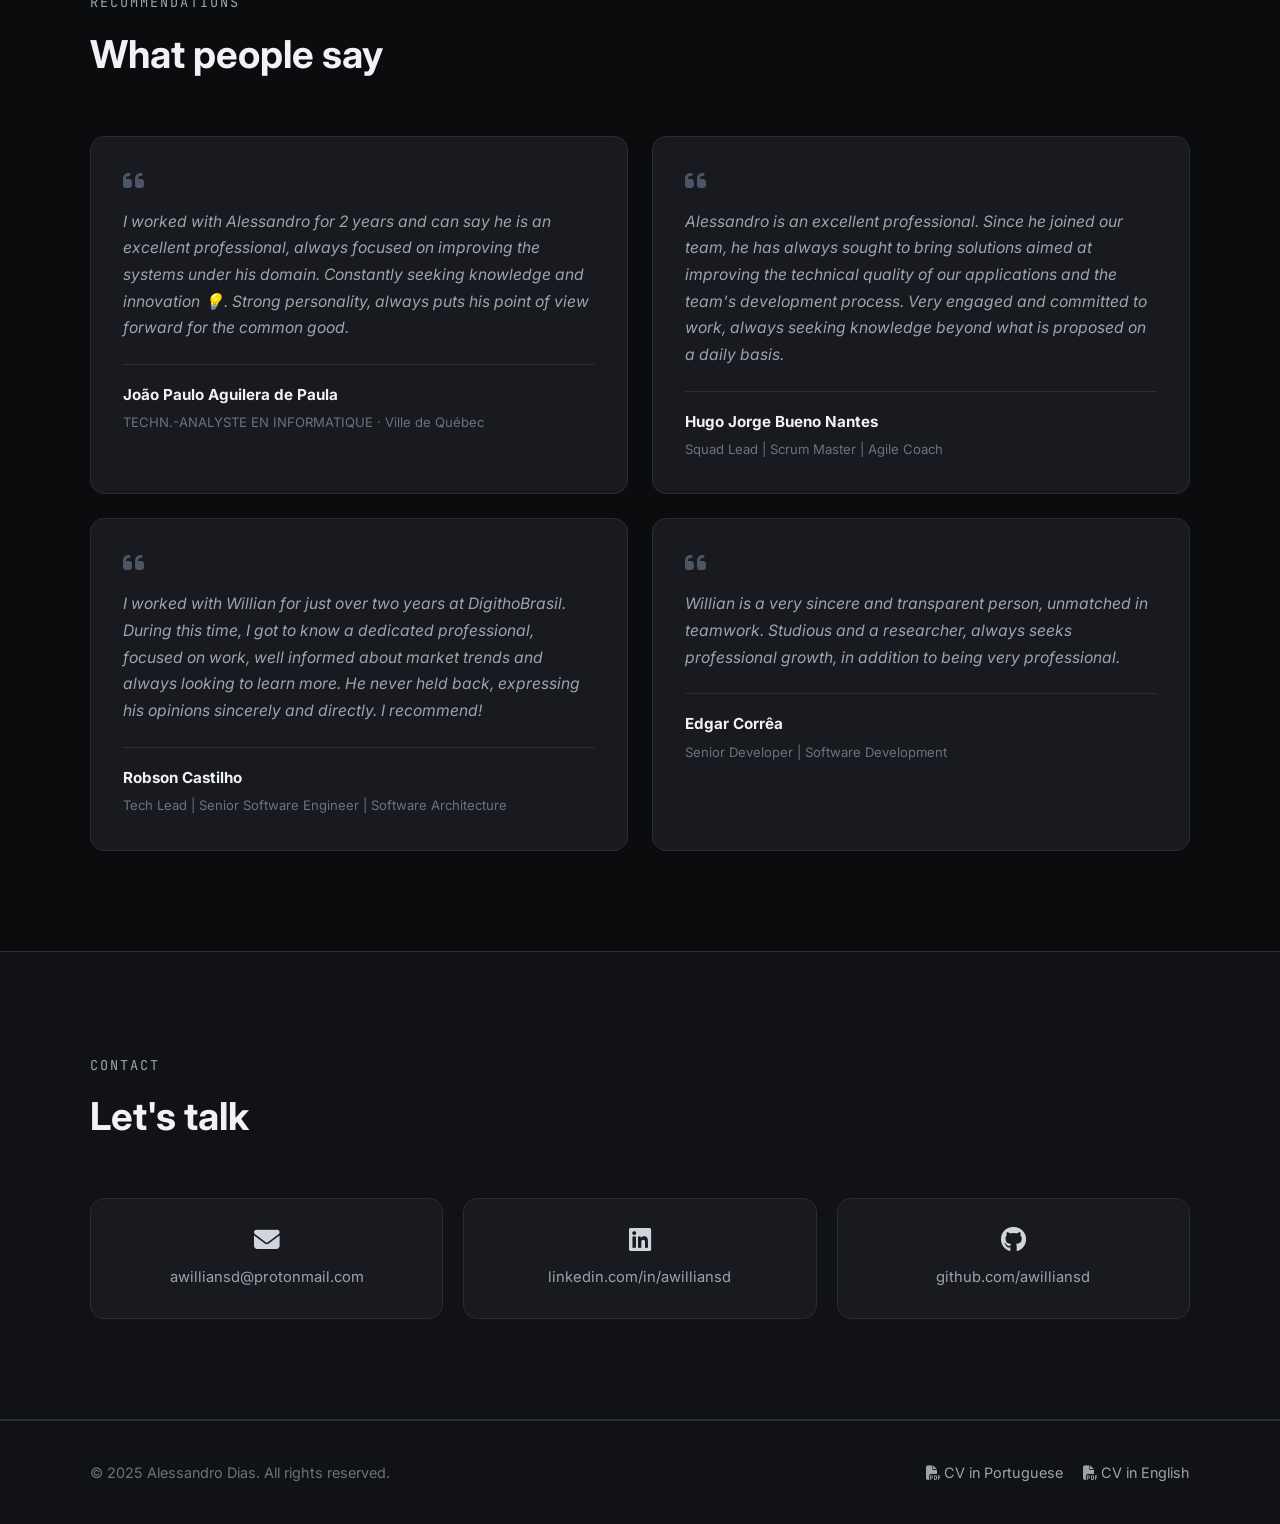
==== commit 92411c91: "Redesign do site em dark mode com i18n e projetos" ====
--- a/index.html
+++ b/index.html
@@ -1,77 +1,321 @@
-
 <!DOCTYPE html>
 <html lang="pt-BR">
 <head>
   <meta charset="UTF-8">
   <meta name="viewport" content="width=device-width, initial-scale=1.0">
   <title>Alessandro Dias | Desenvolvedor & Engenheiro Digital</title>
+  <meta name="description" content="Currículo online de Alessandro Willian de Souza Dias - Engenheiro de Computação, Tech Lead e Especialista em IA.">
+  <link rel="preconnect" href="https://fonts.googleapis.com">
+  <link rel="preconnect" href="https://fonts.gstatic.com" crossorigin>
+  <link href="https://fonts.googleapis.com/css2?family=Inter:wght@300;400;500;600;700&family=JetBrains+Mono:wght@400;500&display=swap" rel="stylesheet">
+  <link rel="stylesheet" href="https://cdnjs.cloudflare.com/ajax/libs/font-awesome/6.5.2/css/all.min.css" integrity="sha512-SnH5WK+bZxgPHs44uWIX+LLJAJ9/2PkPKZ5QiAj6Ta86w+fsb2TkcmfRyVX3pBnMFcV7oQPJkl9QevSCWr3W6A==" crossorigin="anonymous" referrerpolicy="no-referrer">
   <link rel="stylesheet" href="style.css">
 </head>
 <body>
-  <header>
-    <img src="IMG_20230521_005913_992-modified.png" alt="Foto de Alessandro" class="profile">
-    <h1>Alessandro Willian de Souza Dias</h1>
-    <p>Engenheiro de Computação • Especialista em IA • Tech Lead • Full Stack • DevOps</p>
+  <div class="noise"></div>
+
+  <header class="site-header">
+    <div class="container header-content">
+      <a href="#" class="logo" aria-label="Home">&lt;aw/&gt;</a>
+      <nav class="main-nav" aria-label="Navegação principal">
+        <a href="#sobre" data-i18n="nav.about">Sobre</a>
+        <a href="#habilidades" data-i18n="nav.skills">Habilidades</a>
+        <a href="#experiencia" data-i18n="nav.experience">Experiência</a>
+        <a href="#projetos" data-i18n="nav.projects">Projetos</a>
+        <a href="#depoimentos" data-i18n="nav.recommendations">Depoimentos</a>
+        <a href="#contato" data-i18n="nav.contact">Contato</a>
+      </nav>
+      <div class="header-actions">
+        <button class="lang-toggle" id="langToggle" aria-label="Alternar idioma">PT</button>
+        <button class="mobile-menu-toggle" id="mobileMenuToggle" aria-label="Abrir menu">
+          <i class="fas fa-bars"></i>
+        </button>
+      </div>
+    </div>
   </header>
 
-  <nav>
-    <a href="#sobre">Sobre</a>
-    <a href="#habilidades">Habilidades</a>
-    <a href="#experiencia">Experiência</a>
-    <a href="#projetos">Projetos</a>
-    <a href="#contato">Contato</a>
-  </nav>
-
   <main>
-    <section id="sobre">
-      <h2>Sobre</h2>
-      <p>Sou um profissional com mais de 18 anos de experiência em desenvolvimento de software, com formação em Engenharia da Computação e pós-graduações em Desenvolvimento de Produtos Eletrônicos e Cybersegurança. Atuo como Tech Lead na Ambev Tech, com foco em .NET, Azure, AKS/Kubernetes, integrações e boas práticas de engenharia como DDD, TDD e BDD.</p>
-    </section>
-
-    <section id="habilidades">
-      <h2>Habilidades</h2>
-      <ul>
-        <li>.NET (6 a 9), C#, ASP.NET, DDD, TDD, BDD</li>
-        <li>Azure, AKS, Kubernetes, Docker, DevOps Pipelines</li>
-        <li>Integrações com APIs, SignalR, gRPC, RabbitMQ</li>
-        <li>Angular, React Native, Razor, Ionic, HTML/CSS</li>
-        <li>Python, NodeJS, Lua, SQL Server, MongoDB, PostgreSQL</li>
-        <li>Eletrônica embarcada, ucLinux, Yocto, MIPS</li>
-        <li>Segurança da informação, Ethical Hacking</li>
-      </ul>
-    </section>
-
-    <section id="experiencia">
-      <h2>Experiência Profissional</h2>
-      <p><strong>Tech Lead</strong> @ Ambev Tech (2022 - atual)<br>Responsável por liderança técnica em projetos com .NET 9, AKS, Rancher, PostgreSQL e Service Bus.</p>
-      <p><strong>Software Engineer</strong> @ Ambev Tech (2020 - 2022)<br>Back-end em .NET 6, integrações com Azure e pipelines CI/CD.</p>
-      <p><strong>Full Stack Engineer</strong> @ Mil Tec (2018 - 2020)<br>Apps web/mobile para rastreabilidade animal (MS), usando .NET Core, React Native e MongoDB.</p>
-      <p><strong>Product Dev. Engineer</strong> @ Intelbras (2014 - 2015)<br>Firmware ucLinux para Gateway de integração CFTV/Alarmes, com C/C++, Lua e Angular.js.</p>
-    </section>
-
-    <section id="projetos">
-      <h2>Projetos e Prêmios</h2>
-      <ul>
-        <li><strong>AI Interaction Hub</strong> – Hub unificado de IAs via Electron</li>
-        <li><strong>1º lugar – Hackathon Ambev Tech 2023</strong> – Otimização de workflows com automação de tarefas</li>
-        <li><strong>1º lugar – Hackathon Governo 2019</strong> – Plataforma cívica contra corrupção</li>
-        <li><strong>Monitor GitHub Releases</strong> – Ferramenta para monitoramento de downloads com alertas</li>
-        <li><strong>Nextcloud Server</strong> – Nuvem privada com domínio e HTTPS próprios</li>
-      </ul>
-    </section>
-
-    <section id="contato">
-      <h2>Contato</h2>
-      <p>Email: <a href="mailto:awilliansd@protonmail.com">awilliansd@protonmail.com</a></p>
-      <p>LinkedIn: <a href="https://linkedin.com/in/awilliansd" target="_blank">linkedin.com/in/awilliansd</a></p>
-      <p>GitHub: <a href="https://github.com/awilliansd" target="_blank">github.com/awilliansd</a></p>
+    <section class="hero" id="inicio">
+      <div class="container hero-content">
+        <div class="hero-text">
+          <p class="hero-greeting" data-i18n="hero.greeting">Olá, eu sou</p>
+          <h1>Alessandro Willian de Souza Dias</h1>
+          <p class="hero-title" data-i18n="hero.title">Engenheiro de Computação • Especialista em IA • Tech Lead • Full Stack • DevOps</p>
+          <p class="hero-summary" data-i18n="hero.summary">Mais de 18 anos construindo software robusto, escalável e bem arquitetado. Liderando times e entregando valor com .NET, Azure, Kubernetes e boas práticas de engenharia.</p>
+          <div class="hero-buttons">
+            <a href="Alessandro%20Willian%20-%20CV%202025.pdf" download class="btn btn-primary">
+              <i class="fas fa-download"></i> <span data-i18n="hero.downloadPt">CV em Português</span>
+            </a>
+            <a href="Alessandro%20Willian%20-%20Resume%202025.pdf" download class="btn btn-secondary">
+              <i class="fas fa-download"></i> <span data-i18n="hero.downloadEn">CV in English</span>
+            </a>
+          </div>
+          <div class="hero-socials">
+            <a href="https://linkedin.com/in/awilliansd" target="_blank" rel="noopener" aria-label="LinkedIn"><i class="fab fa-linkedin"></i></a>
+            <a href="https://github.com/awilliansd" target="_blank" rel="noopener" aria-label="GitHub"><i class="fab fa-github"></i></a>
+            <a href="mailto:awilliansd@protonmail.com" aria-label="Email"><i class="fas fa-envelope"></i></a>
+          </div>
+        </div>
+        <div class="hero-image">
+          <div class="profile-frame">
+            <img src="IMG_20230521_005913_992-modified.png" alt="Foto de Alessandro Dias" class="profile">
+          </div>
+        </div>
+      </div>
+      <div class="scroll-hint">
+        <i class="fas fa-chevron-down"></i>
+      </div>
+    </section>
+
+    <section id="sobre" class="section reveal">
+      <div class="container">
+        <div class="section-header">
+          <span class="section-tag" data-i18n="section.aboutTag">Sobre</span>
+          <h2 data-i18n="section.aboutTitle">Quem sou eu</h2>
+        </div>
+        <div class="about-grid">
+          <div class="about-card">
+            <i class="fas fa-code"></i>
+            <h3 data-i18n="about.dev.title">Desenvolvedor</h3>
+            <p data-i18n="about.dev.text">Apaixonado por código limpo, arquitetura sólida e soluções que escalam. Experiência em .NET, C#, cloud e integrações complexas.</p>
+          </div>
+          <div class="about-card">
+            <i class="fas fa-users-cog"></i>
+            <h3 data-i18n="about.lead.title">Líder Técnico</h3>
+            <p data-i18n="about.lead.text">Tech Lead na Ambev Tech, conduzindo times em projetos críticos com foco em qualidade, mentoria e entrega contínua.</p>
+          </div>
+          <div class="about-card">
+            <i class="fas fa-shield-alt"></i>
+            <h3 data-i18n="about.security.title">Segurança & Inovação</h3>
+            <p data-i18n="about.security.text">Pós-graduação em Cybersegurança e Ethical Hacking, aplicando segurança por design em todo o ciclo de desenvolvimento.</p>
+          </div>
+        </div>
+        <p class="about-text" data-i18n="about.main">Sou um profissional com mais de 18 anos de experiência em desenvolvimento de software, com formação em Engenharia da Computação e pós-graduações em Desenvolvimento de Produtos Eletrônicos e Cybersegurança. Atuo como Tech Lead na Ambev Tech, com foco em .NET, Azure, AKS/Kubernetes, integrações e boas práticas de engenharia como DDD, TDD e BDD.</p>
+      </div>
+    </section>
+
+    <section id="habilidades" class="section reveal alt-bg">
+      <div class="container">
+        <div class="section-header">
+          <span class="section-tag" data-i18n="section.skillsTag">Habilidades</span>
+          <h2 data-i18n="section.skillsTitle">Stack Tecnológico</h2>
+        </div>
+        <div class="skills-grid">
+          <div class="skill-category">
+            <h3 data-i18n="skills.backend">Back-end</h3>
+            <div class="skill-tags">
+              <span>.NET 6/7/8/9</span><span>C#</span><span>ASP.NET Core</span><span>DDD</span><span>TDD</span><span>BDD</span>
+            </div>
+          </div>
+          <div class="skill-category">
+            <h3 data-i18n="skills.cloud">Cloud & DevOps</h3>
+            <div class="skill-tags">
+              <span>Azure</span><span>AKS</span><span>Kubernetes</span><span>Docker</span><span>Rancher</span><span>CI/CD</span>
+            </div>
+          </div>
+          <div class="skill-category">
+            <h3 data-i18n="skills.integration">Integrações & Mensageria</h3>
+            <div class="skill-tags">
+              <span>APIs REST</span><span>SignalR</span><span>gRPC</span><span>RabbitMQ</span><span>Service Bus</span>
+            </div>
+          </div>
+          <div class="skill-category">
+            <h3 data-i18n="skills.frontend">Front-end & Mobile</h3>
+            <div class="skill-tags">
+              <span>Angular</span><span>React Native</span><span>Razor</span><span>Ionic</span><span>HTML/CSS</span>
+            </div>
+          </div>
+          <div class="skill-category">
+            <h3 data-i18n="skills.data">Dados & Linguagens</h3>
+            <div class="skill-tags">
+              <span>SQL Server</span><span>PostgreSQL</span><span>MongoDB</span><span>Python</span><span>Node.js</span><span>Lua</span>
+            </div>
+          </div>
+          <div class="skill-category">
+            <h3 data-i18n="skills.embedded">Embarcados & Segurança</h3>
+            <div class="skill-tags">
+              <span>ucLinux</span><span>Yocto</span><span>MIPS</span><span>Ethical Hacking</span><span>Cybersegurança</span>
+            </div>
+          </div>
+        </div>
+      </div>
+    </section>
+
+    <section id="experiencia" class="section reveal">
+      <div class="container">
+        <div class="section-header">
+          <span class="section-tag" data-i18n="section.experienceTag">Experiência</span>
+          <h2 data-i18n="section.experienceTitle">Trajetória Profissional</h2>
+        </div>
+        <div class="timeline">
+          <div class="timeline-item">
+            <div class="timeline-marker"></div>
+            <div class="timeline-content">
+              <span class="timeline-date">2022 - <span data-i18n="experience.present">atual</span></span>
+              <h3>Tech Lead</h3>
+              <p class="timeline-company">Ambev Tech</p>
+              <p data-i18n="experience.ambevTechLead">Responsável por liderança técnica em projetos com .NET 9, AKS, Rancher, PostgreSQL e Service Bus. Condução de arquitetura, code reviews, mentoria e entrega de soluções escaláveis.</p>
+            </div>
+          </div>
+          <div class="timeline-item">
+            <div class="timeline-marker"></div>
+            <div class="timeline-content">
+              <span class="timeline-date">2020 - 2022</span>
+              <h3>Software Engineer</h3>
+              <p class="timeline-company">Ambev Tech</p>
+              <p data-i18n="experience.ambevEngineer">Back-end em .NET 6, integrações com Azure e pipelines CI/CD. Desenvolvimento de APIs robustas e serviços críticos para o negócio.</p>
+            </div>
+          </div>
+          <div class="timeline-item">
+            <div class="timeline-marker"></div>
+            <div class="timeline-content">
+              <span class="timeline-date">2018 - 2020</span>
+              <h3>Full Stack Engineer</h3>
+              <p class="timeline-company">Mil Tec</p>
+              <p data-i18n="experience.milTec">Apps web/mobile para rastreabilidade animal (MS), usando .NET Core, React Native e MongoDB. Soluções de ponta a ponta, do backend ao campo.</p>
+            </div>
+          </div>
+          <div class="timeline-item">
+            <div class="timeline-marker"></div>
+            <div class="timeline-content">
+              <span class="timeline-date">2014 - 2015</span>
+              <h3>Product Dev. Engineer</h3>
+              <p class="timeline-company">Intelbras</p>
+              <p data-i18n="experience.intelbras">Firmware ucLinux para Gateway de integração CFTV/Alarmes, com C/C++, Lua e Angular.js. Experiência prática com sistemas embarcados e IoT.</p>
+            </div>
+          </div>
+        </div>
+      </div>
+    </section>
+
+    <section id="projetos" class="section reveal alt-bg">
+      <div class="container">
+        <div class="section-header">
+          <span class="section-tag" data-i18n="section.projectsTag">Projetos</span>
+          <h2 data-i18n="section.projectsTitle">Destaques & Conquistas</h2>
+        </div>
+        <div class="projects-grid">
+          <article class="project-card">
+            <div class="project-header">
+              <i class="fas fa-robot"></i>
+              <div class="project-links">
+                <a href="https://github.com/awilliansd/ai-interaction-hub" target="_blank" rel="noopener" aria-label="GitHub"><i class="fab fa-github"></i></a>
+              </div>
+            </div>
+            <h3>AI Interaction Hub</h3>
+            <p data-i18n="projects.aiHub">Hub unificado de IAs via Electron. Interface centralizada para interagir com múltiplos modelos de inteligência artificial.</p>
+            <div class="project-tags"><span>Electron</span><span>JavaScript</span><span>IA</span></div>
+          </article>
+          <article class="project-card">
+            <div class="project-header">
+              <i class="fas fa-dharmachakra"></i>
+              <div class="project-links">
+                <a href="https://github.com/awilliansd/dockyard" target="_blank" rel="noopener" aria-label="GitHub"><i class="fab fa-github"></i></a>
+              </div>
+            </div>
+            <h3>Dockyard</h3>
+            <p data-i18n="projects.dockyard">Ferramenta para gerenciamento e monitoramento de containers e ambientes Docker de forma prática e visual.</p>
+            <div class="project-tags"><span>Docker</span><span>Containers</span><span>DevOps</span></div>
+          </article>
+          <article class="project-card">
+            <div class="project-header">
+              <i class="fas fa-trophy"></i>
+            </div>
+            <h3 data-i18n="projects.hackathonAmbevTitle">1º lugar – Hackathon Ambev Tech 2023</h3>
+            <p data-i18n="projects.hackathonAmbev">Otimização de workflows com automação de tarefas. Solução vencedora desenvolvida em equipe durante o hackathon interno.</p>
+            <div class="project-tags"><span>Automação</span><span>Workflow</span><span>Inovação</span></div>
+          </article>
+          <article class="project-card">
+            <div class="project-header">
+              <i class="fas fa-trophy"></i>
+            </div>
+            <h3 data-i18n="projects.hackathonGovTitle">1º lugar – Hackathon Governo 2019</h3>
+            <p data-i18n="projects.hackathonGov">Plataforma cívica contra corrupção. Projeto vencedor que conectou cidadãos e dados públicos de forma transparente.</p>
+            <div class="project-tags"><span>Cidadania</span><span>Dados Abertos</span><span>Impacto Social</span></div>
+          </article>
+        </div>
+      </div>
+    </section>
+
+    <section id="depoimentos" class="section reveal">
+      <div class="container">
+        <div class="section-header">
+          <span class="section-tag" data-i18n="section.recommendationsTag">Depoimentos</span>
+          <h2 data-i18n="section.recommendationsTitle">Recomendações</h2>
+        </div>
+        <div class="recommendations-grid">
+          <blockquote class="recommendation-card">
+            <i class="fas fa-quote-left quote-icon"></i>
+            <p data-i18n="rec.joao">I worked with Alessandro for 2 years and can say he is an excellent professional, always focused on improving the systems under his domain. Constantly seeking knowledge and innovation 💡. Strong personality, always puts his point of view forward for the common good.</p>
+            <footer>
+              <strong>João Paulo Aguilera de Paula</strong>
+              <span>TECHN.-ANALYSTE EN INFORMATIQUE · Ville de Québec</span>
+            </footer>
+          </blockquote>
+          <blockquote class="recommendation-card">
+            <i class="fas fa-quote-left quote-icon"></i>
+            <p data-i18n="rec.hugo">Alessandro is an excellent professional. Since he joined our team, he has always sought to bring solutions aimed at improving the technical quality of our applications and the team's development process. Very engaged and committed to work, always seeking knowledge beyond what is proposed on a daily basis.</p>
+            <footer>
+              <strong>Hugo Jorge Bueno Nantes</strong>
+              <span>Squad Lead | Scrum Master | Agile Coach</span>
+            </footer>
+          </blockquote>
+          <blockquote class="recommendation-card">
+            <i class="fas fa-quote-left quote-icon"></i>
+            <p data-i18n="rec.robson">I worked with Willian for just over two years at DígithoBrasil. During this time, I got to know a dedicated professional, focused on work, well informed about market trends and always looking to learn more. He never held back, expressing his opinions sincerely and directly. I recommend!</p>
+            <footer>
+              <strong>Robson Castilho</strong>
+              <span>Tech Lead | Senior Software Engineer | Software Architecture</span>
+            </footer>
+          </blockquote>
+          <blockquote class="recommendation-card">
+            <i class="fas fa-quote-left quote-icon"></i>
+            <p data-i18n="rec.edgar">Willian is a very sincere and transparent person, unmatched in teamwork. Studious and a researcher, always seeks professional growth, in addition to being very professional.</p>
+            <footer>
+              <strong>Edgar Corrêa</strong>
+              <span>Senior Developer | Software Development</span>
+            </footer>
+          </blockquote>
+        </div>
+      </div>
+    </section>
+
+    <section id="contato" class="section reveal alt-bg">
+      <div class="container">
+        <div class="section-header">
+          <span class="section-tag" data-i18n="section.contactTag">Contato</span>
+          <h2 data-i18n="section.contactTitle">Vamos conversar</h2>
+        </div>
+        <div class="contact-grid">
+          <a href="mailto:awilliansd@protonmail.com" class="contact-card">
+            <i class="fas fa-envelope"></i>
+            <span>awilliansd@protonmail.com</span>
+          </a>
+          <a href="https://linkedin.com/in/awilliansd" target="_blank" rel="noopener" class="contact-card">
+            <i class="fab fa-linkedin"></i>
+            <span>linkedin.com/in/awilliansd</span>
+          </a>
+          <a href="https://github.com/awilliansd" target="_blank" rel="noopener" class="contact-card">
+            <i class="fab fa-github"></i>
+            <span>github.com/awilliansd</span>
+          </a>
+        </div>
+      </div>
     </section>
   </main>
 
-  <footer>
-    <p>&copy; 2025 Alessandro Dias. Disponível em Português e Inglês.</p>
-    <p><a href="Alessandro%20Willian%20-%20CV%202025.pdf" download>Download CV em português (PDF)</a></p>
-    <p><a href="Alessandro%20Willian%20-%20Resume%202025.pdf" download>Download CV em Inglês (PDF)</a></p>
+  <footer class="site-footer">
+    <div class="container">
+      <p>&copy; 2025 Alessandro Dias. <span data-i18n="footer.rights">Todos os direitos reservados.</span></p>
+      <div class="footer-downloads">
+        <a href="Alessandro%20Willian%20-%20CV%202025.pdf" download><i class="fas fa-file-pdf"></i> <span data-i18n="footer.cvPt">CV em Português</span></a>
+        <a href="Alessandro%20Willian%20-%20Resume%202025.pdf" download><i class="fas fa-file-pdf"></i> <span data-i18n="footer.cvEn">CV in English</span></a>
+      </div>
+    </div>
   </footer>
+
+  <button class="back-to-top" id="backToTop" aria-label="Voltar ao topo"><i class="fas fa-arrow-up"></i></button>
+
+  <script src="script.js"></script>
 </body>
 </html>
--- a/style.css
+++ b/style.css
@@ -1,80 +1,897 @@
+:root {
+  --bg-primary: #0b0c0e;
+  --bg-secondary: #111216;
+  --bg-card: #181a1f;
+  --bg-card-hover: #1e2128;
+  --text-primary: #f0f2f5;
+  --text-secondary: #9ca3af;
+  --text-muted: #6b7280;
+  --accent: #9ca3af;
+  --accent-light: #d1d5db;
+  --accent-dark: #4b5563;
+  --border: #2a2d35;
+  --border-hover: #4b5563;
+  --shadow: 0 8px 30px rgba(0, 0, 0, 0.35);
+  --radius: 14px;
+  --transition: 0.25s ease;
+  --font-base: 'Inter', -apple-system, BlinkMacSystemFont, sans-serif;
+  --font-mono: 'JetBrains Mono', monospace;
+}
 
 * {
   margin: 0;
   padding: 0;
   box-sizing: border-box;
-  font-family: 'Segoe UI', sans-serif;
+}
+
+html {
+  scroll-behavior: smooth;
 }
 
 body {
-  background: #f8f9fa;
-  color: #333;
-  max-width: 960px;
-  margin: auto;
-  padding: 20px;
-}
-
-header {
-  text-align: center;
-  margin-bottom: 30px;
+  font-family: var(--font-base);
+  background-color: var(--bg-primary);
+  color: var(--text-primary);
+  line-height: 1.6;
+  overflow-x: hidden;
+}
+
+::selection {
+  background: rgba(156, 163, 175, 0.25);
+  color: var(--text-primary);
+}
+
+a {
+  color: inherit;
+  text-decoration: none;
+}
+
+img {
+  max-width: 100%;
+  display: block;
+}
+
+.container {
+  width: 90%;
+  max-width: 1100px;
+  margin: 0 auto;
+}
+
+.noise {
+  position: fixed;
+  top: 0;
+  left: 0;
+  width: 100%;
+  height: 100%;
+  pointer-events: none;
+  z-index: 9999;
+  opacity: 0.035;
+  background-image: url("data:image/svg+xml,%3Csvg viewBox='0 0 200 200' xmlns='http://www.w3.org/2000/svg'%3E%3Cfilter id='n'%3E%3CfeTurbulence type='fractalNoise' baseFrequency='0.65' numOctaves='3' stitchTiles='stitch'/%3E%3C/filter%3E%3Crect width='100%25' height='100%25' filter='url(%23n)'/%3E%3C/svg%3E");
+}
+
+/* Header */
+.site-header {
+  position: fixed;
+  top: 0;
+  left: 0;
+  width: 100%;
+  z-index: 1000;
+  padding: 18px 0;
+  background: rgba(11, 12, 14, 0.75);
+  backdrop-filter: blur(16px);
+  border-bottom: 1px solid transparent;
+  transition: var(--transition);
+}
+
+.site-header.scrolled {
+  border-color: var(--border);
+  padding: 12px 0;
+}
+
+.header-content {
+  display: flex;
+  align-items: center;
+  justify-content: space-between;
+}
+
+.logo {
+  font-family: var(--font-mono);
+  font-size: 1.35rem;
+  font-weight: 600;
+  color: var(--accent-light);
+  letter-spacing: -0.5px;
+}
+
+.main-nav {
+  display: flex;
+  gap: 28px;
+}
+
+.main-nav a {
+  font-size: 0.92rem;
+  font-weight: 500;
+  color: var(--text-secondary);
+  position: relative;
+  transition: var(--transition);
+}
+
+.main-nav a::after {
+  content: '';
+  position: absolute;
+  bottom: -5px;
+  left: 0;
+  width: 0;
+  height: 2px;
+  background: var(--accent-light);
+  transition: var(--transition);
+}
+
+.main-nav a:hover {
+  color: var(--text-primary);
+}
+
+.main-nav a:hover::after {
+  width: 100%;
+}
+
+.header-actions {
+  display: flex;
+  align-items: center;
+  gap: 16px;
+}
+
+.lang-toggle {
+  background: transparent;
+  border: 1px solid var(--border);
+  color: var(--text-secondary);
+  padding: 6px 14px;
+  border-radius: 20px;
+  font-family: var(--font-mono);
+  font-size: 0.8rem;
+  font-weight: 600;
+  cursor: pointer;
+  transition: var(--transition);
+}
+
+.lang-toggle:hover {
+  border-color: var(--accent-light);
+  color: var(--text-primary);
+  background: rgba(156, 163, 175, 0.08);
+}
+
+.mobile-menu-toggle {
+  display: none;
+  background: transparent;
+  border: none;
+  color: var(--text-primary);
+  font-size: 1.4rem;
+  cursor: pointer;
+}
+
+/* Hero */
+.hero {
+  min-height: 100vh;
+  display: flex;
+  flex-direction: column;
+  justify-content: center;
+  position: relative;
+  padding: 120px 0 80px;
+  background: radial-gradient(ellipse at top right, rgba(75, 85, 99, 0.12), transparent 50%),
+              radial-gradient(ellipse at bottom left, rgba(75, 85, 99, 0.08), transparent 50%);
+}
+
+.hero-content {
+  display: grid;
+  grid-template-columns: 1.2fr 0.8fr;
+  gap: 60px;
+  align-items: center;
+}
+
+.hero-greeting {
+  font-family: var(--font-mono);
+  color: var(--accent);
+  font-size: 1rem;
+  margin-bottom: 12px;
+}
+
+.hero h1 {
+  font-size: clamp(2.2rem, 5vw, 3.5rem);
+  font-weight: 700;
+  line-height: 1.1;
+  margin-bottom: 18px;
+  background: linear-gradient(135deg, var(--text-primary) 0%, var(--accent) 100%);
+  -webkit-background-clip: text;
+  -webkit-text-fill-color: transparent;
+  background-clip: text;
+}
+
+.hero-title {
+  font-size: 1.15rem;
+  color: var(--text-secondary);
+  margin-bottom: 20px;
+}
+
+.hero-summary {
+  font-size: 1.05rem;
+  color: var(--text-muted);
+  max-width: 560px;
+  margin-bottom: 32px;
+}
+
+.hero-buttons {
+  display: flex;
+  gap: 14px;
+  flex-wrap: wrap;
+  margin-bottom: 28px;
+}
+
+.btn {
+  display: inline-flex;
+  align-items: center;
+  gap: 8px;
+  padding: 12px 22px;
+  border-radius: 8px;
+  font-weight: 600;
+  font-size: 0.95rem;
+  transition: var(--transition);
+}
+
+.btn-primary {
+  background: var(--text-primary);
+  color: var(--bg-primary);
+}
+
+.btn-primary:hover {
+  background: var(--accent-light);
+  transform: translateY(-2px);
+  box-shadow: 0 6px 20px rgba(209, 213, 219, 0.2);
+}
+
+.btn-secondary {
+  background: transparent;
+  color: var(--text-primary);
+  border: 1px solid var(--border);
+}
+
+.btn-secondary:hover {
+  border-color: var(--accent-light);
+  background: rgba(156, 163, 175, 0.08);
+  transform: translateY(-2px);
+}
+
+.hero-socials {
+  display: flex;
+  gap: 18px;
+}
+
+.hero-socials a {
+  width: 44px;
+  height: 44px;
+  border-radius: 50%;
+  display: flex;
+  align-items: center;
+  justify-content: center;
+  border: 1px solid var(--border);
+  color: var(--text-secondary);
+  font-size: 1.15rem;
+  transition: var(--transition);
+}
+
+.hero-socials a:hover {
+  border-color: var(--accent-light);
+  color: var(--text-primary);
+  transform: translateY(-3px);
+  background: rgba(156, 163, 175, 0.08);
+}
+
+.hero-image {
+  display: flex;
+  justify-content: center;
+  align-items: center;
+}
+
+.profile-frame {
+  position: relative;
+  width: 280px;
+  height: 280px;
+  border-radius: 50%;
+  padding: 6px;
+  background: linear-gradient(135deg, var(--accent-dark), var(--accent-light));
+  box-shadow: 0 20px 60px rgba(0, 0, 0, 0.5);
+}
+
+.profile-frame::before {
+  content: '';
+  position: absolute;
+  inset: -3px;
+  border-radius: 50%;
+  background: linear-gradient(135deg, var(--accent-dark), transparent, var(--accent-light));
+  z-index: -1;
+  filter: blur(20px);
+  opacity: 0.5;
 }
 
 .profile {
-  width: 150px;
-  height: 150px;
+  width: 100%;
+  height: 100%;
   object-fit: cover;
   border-radius: 50%;
-  border: 3px solid #007bff;
-  margin-bottom: 15px;
-}
-
-header h1 {
-  font-size: 2.5rem;
-  color: #222;
-}
-
-header p {
+  border: 4px solid var(--bg-primary);
+}
+
+.scroll-hint {
+  position: absolute;
+  bottom: 30px;
+  left: 50%;
+  transform: translateX(-50%);
+  color: var(--text-muted);
   font-size: 1.2rem;
-  color: #666;
-}
-
-nav {
-  display: flex;
-  justify-content: center;
+  animation: bounce 2s infinite;
+}
+
+@keyframes bounce {
+  0%, 20%, 50%, 80%, 100% { transform: translateX(-50%) translateY(0); }
+  40% { transform: translateX(-50%) translateY(-10px); }
+  60% { transform: translateX(-50%) translateY(-5px); }
+}
+
+/* Sections */
+.section {
+  padding: 100px 0;
+}
+
+.alt-bg {
+  background-color: var(--bg-secondary);
+  border-top: 1px solid var(--border);
+  border-bottom: 1px solid var(--border);
+}
+
+.section-header {
+  margin-bottom: 50px;
+}
+
+.section-tag {
+  display: inline-block;
+  font-family: var(--font-mono);
+  font-size: 0.85rem;
+  color: var(--accent);
+  text-transform: uppercase;
+  letter-spacing: 2px;
+  margin-bottom: 10px;
+}
+
+.section-header h2 {
+  font-size: clamp(1.8rem, 4vw, 2.4rem);
+  font-weight: 700;
+  color: var(--text-primary);
+}
+
+.reveal {
+  opacity: 0;
+  transform: translateY(30px);
+  transition: opacity 0.7s ease, transform 0.7s ease;
+}
+
+.reveal.visible {
+  opacity: 1;
+  transform: translateY(0);
+}
+
+/* About */
+.about-grid {
+  display: grid;
+  grid-template-columns: repeat(3, 1fr);
+  gap: 24px;
+  margin-bottom: 40px;
+}
+
+.about-card {
+  background: var(--bg-card);
+  border: 1px solid var(--border);
+  border-radius: var(--radius);
+  padding: 32px 24px;
+  transition: var(--transition);
+}
+
+.about-card:hover {
+  background: var(--bg-card-hover);
+  border-color: var(--border-hover);
+  transform: translateY(-5px);
+  box-shadow: var(--shadow);
+}
+
+.about-card i {
+  font-size: 1.6rem;
+  color: var(--accent-light);
+  margin-bottom: 18px;
+}
+
+.about-card h3 {
+  font-size: 1.15rem;
+  margin-bottom: 10px;
+}
+
+.about-card p {
+  color: var(--text-secondary);
+  font-size: 0.95rem;
+}
+
+.about-text {
+  color: var(--text-secondary);
+  font-size: 1.05rem;
+  max-width: 860px;
+  line-height: 1.8;
+}
+
+/* Skills */
+.skills-grid {
+  display: grid;
+  grid-template-columns: repeat(2, 1fr);
+  gap: 24px;
+}
+
+.skill-category {
+  background: var(--bg-card);
+  border: 1px solid var(--border);
+  border-radius: var(--radius);
+  padding: 28px;
+  transition: var(--transition);
+}
+
+.skill-category:hover {
+  border-color: var(--border-hover);
+  transform: translateY(-3px);
+}
+
+.skill-category h3 {
+  font-size: 1.05rem;
+  color: var(--text-primary);
+  margin-bottom: 18px;
+  display: flex;
+  align-items: center;
+  gap: 10px;
+}
+
+.skill-category h3::before {
+  content: '';
+  width: 8px;
+  height: 8px;
+  border-radius: 50%;
+  background: var(--accent);
+}
+
+.skill-tags {
+  display: flex;
+  flex-wrap: wrap;
+  gap: 10px;
+}
+
+.skill-tags span {
+  background: rgba(156, 163, 175, 0.1);
+  color: var(--text-secondary);
+  padding: 6px 14px;
+  border-radius: 20px;
+  font-size: 0.85rem;
+  border: 1px solid var(--border);
+  transition: var(--transition);
+}
+
+.skill-tags span:hover {
+  background: rgba(156, 163, 175, 0.18);
+  color: var(--text-primary);
+  border-color: var(--accent);
+  transform: translateY(-2px);
+}
+
+/* Timeline */
+.timeline {
+  position: relative;
+  padding-left: 30px;
+}
+
+.timeline::before {
+  content: '';
+  position: absolute;
+  top: 8px;
+  bottom: 8px;
+  left: 6px;
+  width: 2px;
+  background: linear-gradient(to bottom, var(--accent-dark), var(--accent), var(--accent-dark));
+  border-radius: 2px;
+}
+
+.timeline-item {
+  position: relative;
+  margin-bottom: 40px;
+}
+
+.timeline-item:last-child {
+  margin-bottom: 0;
+}
+
+.timeline-marker {
+  position: absolute;
+  left: -30px;
+  top: 6px;
+  width: 14px;
+  height: 14px;
+  border-radius: 50%;
+  background: var(--bg-primary);
+  border: 2px solid var(--accent);
+  box-shadow: 0 0 0 4px rgba(156, 163, 175, 0.1);
+}
+
+.timeline-content {
+  background: var(--bg-card);
+  border: 1px solid var(--border);
+  border-radius: var(--radius);
+  padding: 28px;
+  transition: var(--transition);
+}
+
+.timeline-content:hover {
+  border-color: var(--border-hover);
+}
+
+.timeline-date {
+  display: inline-block;
+  font-family: var(--font-mono);
+  font-size: 0.85rem;
+  color: var(--accent);
+  margin-bottom: 8px;
+}
+
+.timeline-content h3 {
+  font-size: 1.2rem;
+  margin-bottom: 4px;
+}
+
+.timeline-company {
+  color: var(--text-muted);
+  font-size: 0.95rem;
+  margin-bottom: 12px;
+}
+
+.timeline-content p:last-child {
+  color: var(--text-secondary);
+  font-size: 0.95rem;
+  line-height: 1.7;
+}
+
+/* Projects */
+.projects-grid {
+  display: grid;
+  grid-template-columns: repeat(2, 1fr);
+  gap: 24px;
+}
+
+.project-card {
+  background: var(--bg-card);
+  border: 1px solid var(--border);
+  border-radius: var(--radius);
+  padding: 28px;
+  transition: var(--transition);
+  display: flex;
+  flex-direction: column;
+  height: 100%;
+}
+
+.project-card:hover {
+  background: var(--bg-card-hover);
+  border-color: var(--border-hover);
+  transform: translateY(-6px);
+  box-shadow: var(--shadow);
+}
+
+.project-header {
+  display: flex;
+  justify-content: space-between;
+  align-items: center;
+  margin-bottom: 18px;
+}
+
+.project-header > i {
+  font-size: 1.5rem;
+  color: var(--accent-light);
+}
+
+.project-links {
+  display: flex;
+  gap: 12px;
+}
+
+.project-links a {
+  color: var(--text-muted);
+  font-size: 1.15rem;
+  transition: var(--transition);
+}
+
+.project-links a:hover {
+  color: var(--text-primary);
+}
+
+.project-card h3 {
+  font-size: 1.15rem;
+  margin-bottom: 10px;
+}
+
+.project-card p {
+  color: var(--text-secondary);
+  font-size: 0.95rem;
+  flex-grow: 1;
+  margin-bottom: 18px;
+}
+
+.project-tags {
+  display: flex;
+  flex-wrap: wrap;
+  gap: 8px;
+}
+
+.project-tags span {
+  font-family: var(--font-mono);
+  font-size: 0.75rem;
+  color: var(--accent);
+  background: rgba(156, 163, 175, 0.08);
+  padding: 4px 10px;
+  border-radius: 4px;
+}
+
+/* Recommendations */
+.recommendations-grid {
+  display: grid;
+  grid-template-columns: repeat(2, 1fr);
+  gap: 24px;
+}
+
+.recommendation-card {
+  background: var(--bg-card);
+  border: 1px solid var(--border);
+  border-radius: var(--radius);
+  padding: 32px;
+  position: relative;
+  transition: var(--transition);
+}
+
+.recommendation-card:hover {
+  border-color: var(--border-hover);
+  transform: translateY(-4px);
+}
+
+.quote-icon {
+  font-size: 1.5rem;
+  color: var(--accent-dark);
+  margin-bottom: 16px;
+  display: block;
+}
+
+.recommendation-card p {
+  color: var(--text-secondary);
+  font-size: 0.98rem;
+  line-height: 1.7;
+  margin-bottom: 22px;
+  font-style: italic;
+}
+
+.recommendation-card footer {
+  border-top: 1px solid var(--border);
+  padding-top: 18px;
+}
+
+.recommendation-card footer strong {
+  display: block;
+  color: var(--text-primary);
+  font-size: 0.95rem;
+  margin-bottom: 2px;
+}
+
+.recommendation-card footer span {
+  color: var(--text-muted);
+  font-size: 0.82rem;
+}
+
+/* Contact */
+.contact-grid {
+  display: grid;
+  grid-template-columns: repeat(3, 1fr);
+  gap: 20px;
+}
+
+.contact-card {
+  background: var(--bg-card);
+  border: 1px solid var(--border);
+  border-radius: var(--radius);
+  padding: 28px 20px;
+  display: flex;
+  flex-direction: column;
+  align-items: center;
+  gap: 14px;
+  text-align: center;
+  transition: var(--transition);
+}
+
+.contact-card:hover {
+  background: var(--bg-card-hover);
+  border-color: var(--accent);
+  transform: translateY(-5px);
+  box-shadow: var(--shadow);
+}
+
+.contact-card i {
+  font-size: 1.6rem;
+  color: var(--accent-light);
+}
+
+.contact-card span {
+  color: var(--text-secondary);
+  font-size: 0.92rem;
+  word-break: break-word;
+}
+
+/* Footer */
+.site-footer {
+  background: var(--bg-secondary);
+  border-top: 1px solid var(--border);
+  padding: 40px 0;
+}
+
+.site-footer .container {
+  display: flex;
+  justify-content: space-between;
+  align-items: center;
   flex-wrap: wrap;
   gap: 20px;
-  margin: 20px 0;
-}
-
-nav a {
-  text-decoration: none;
-  color: #007bff;
-  font-weight: bold;
-}
-
-nav a:hover {
-  text-decoration: underline;
-}
-
-main section {
-  margin-bottom: 40px;
-}
-
-h2 {
-  border-bottom: 2px solid #ccc;
-  margin-bottom: 15px;
-  padding-bottom: 5px;
-  color: #111;
-}
-
-ul {
-  list-style: disc;
-  padding-left: 20px;
-}
-
-footer {
-  text-align: center;
+}
+
+.site-footer p {
+  color: var(--text-muted);
   font-size: 0.9rem;
-  color: #888;
-  margin-top: 40px;
-}
+}
+
+.footer-downloads {
+  display: flex;
+  gap: 20px;
+}
+
+.footer-downloads a {
+  color: var(--text-secondary);
+  font-size: 0.9rem;
+  transition: var(--transition);
+}
+
+.footer-downloads a:hover {
+  color: var(--text-primary);
+}
+
+/* Back to top */
+.back-to-top {
+  position: fixed;
+  bottom: 28px;
+  right: 28px;
+  width: 46px;
+  height: 46px;
+  border-radius: 50%;
+  background: var(--bg-card);
+  border: 1px solid var(--border);
+  color: var(--text-secondary);
+  font-size: 1rem;
+  cursor: pointer;
+  opacity: 0;
+  visibility: hidden;
+  transition: var(--transition);
+  z-index: 999;
+  display: flex;
+  align-items: center;
+  justify-content: center;
+}
+
+.back-to-top.visible {
+  opacity: 1;
+  visibility: visible;
+}
+
+.back-to-top:hover {
+  background: var(--accent-light);
+  color: var(--bg-primary);
+  border-color: var(--accent-light);
+  transform: translateY(-3px);
+}
+
+/* Responsive */
+@media (max-width: 900px) {
+  .hero-content {
+    grid-template-columns: 1fr;
+    text-align: center;
+    gap: 50px;
+  }
+
+  .hero-summary {
+    margin-left: auto;
+    margin-right: auto;
+  }
+
+  .hero-buttons {
+    justify-content: center;
+  }
+
+  .hero-socials {
+    justify-content: center;
+  }
+
+  .hero-image {
+    order: -1;
+  }
+
+  .profile-frame {
+    width: 200px;
+    height: 200px;
+  }
+
+  .about-grid,
+  .contact-grid {
+    grid-template-columns: 1fr;
+  }
+
+  .skills-grid,
+  .projects-grid,
+  .recommendations-grid {
+    grid-template-columns: 1fr;
+  }
+}
+
+@media (max-width: 768px) {
+  .main-nav {
+    position: fixed;
+    top: 0;
+    right: -100%;
+    width: 70%;
+    max-width: 300px;
+    height: 100vh;
+    background: var(--bg-secondary);
+    flex-direction: column;
+    padding: 80px 30px 30px;
+    gap: 20px;
+    border-left: 1px solid var(--border);
+    transition: right 0.3s ease;
+    z-index: 999;
+  }
+
+  .main-nav.open {
+    right: 0;
+  }
+
+  .main-nav a {
+    font-size: 1.1rem;
+  }
+
+  .mobile-menu-toggle {
+    display: block;
+    z-index: 1001;
+  }
+
+  .site-footer .container {
+    flex-direction: column;
+    text-align: center;
+  }
+}
+
+@media (max-width: 480px) {
+  .hero {
+    padding: 100px 0 60px;
+  }
+
+  .section {
+    padding: 70px 0;
+  }
+
+  .btn {
+    width: 100%;
+    justify-content: center;
+  }
+
+  .project-header {
+    flex-direction: column;
+    align-items: flex-start;
+    gap: 10px;
+  }
+}
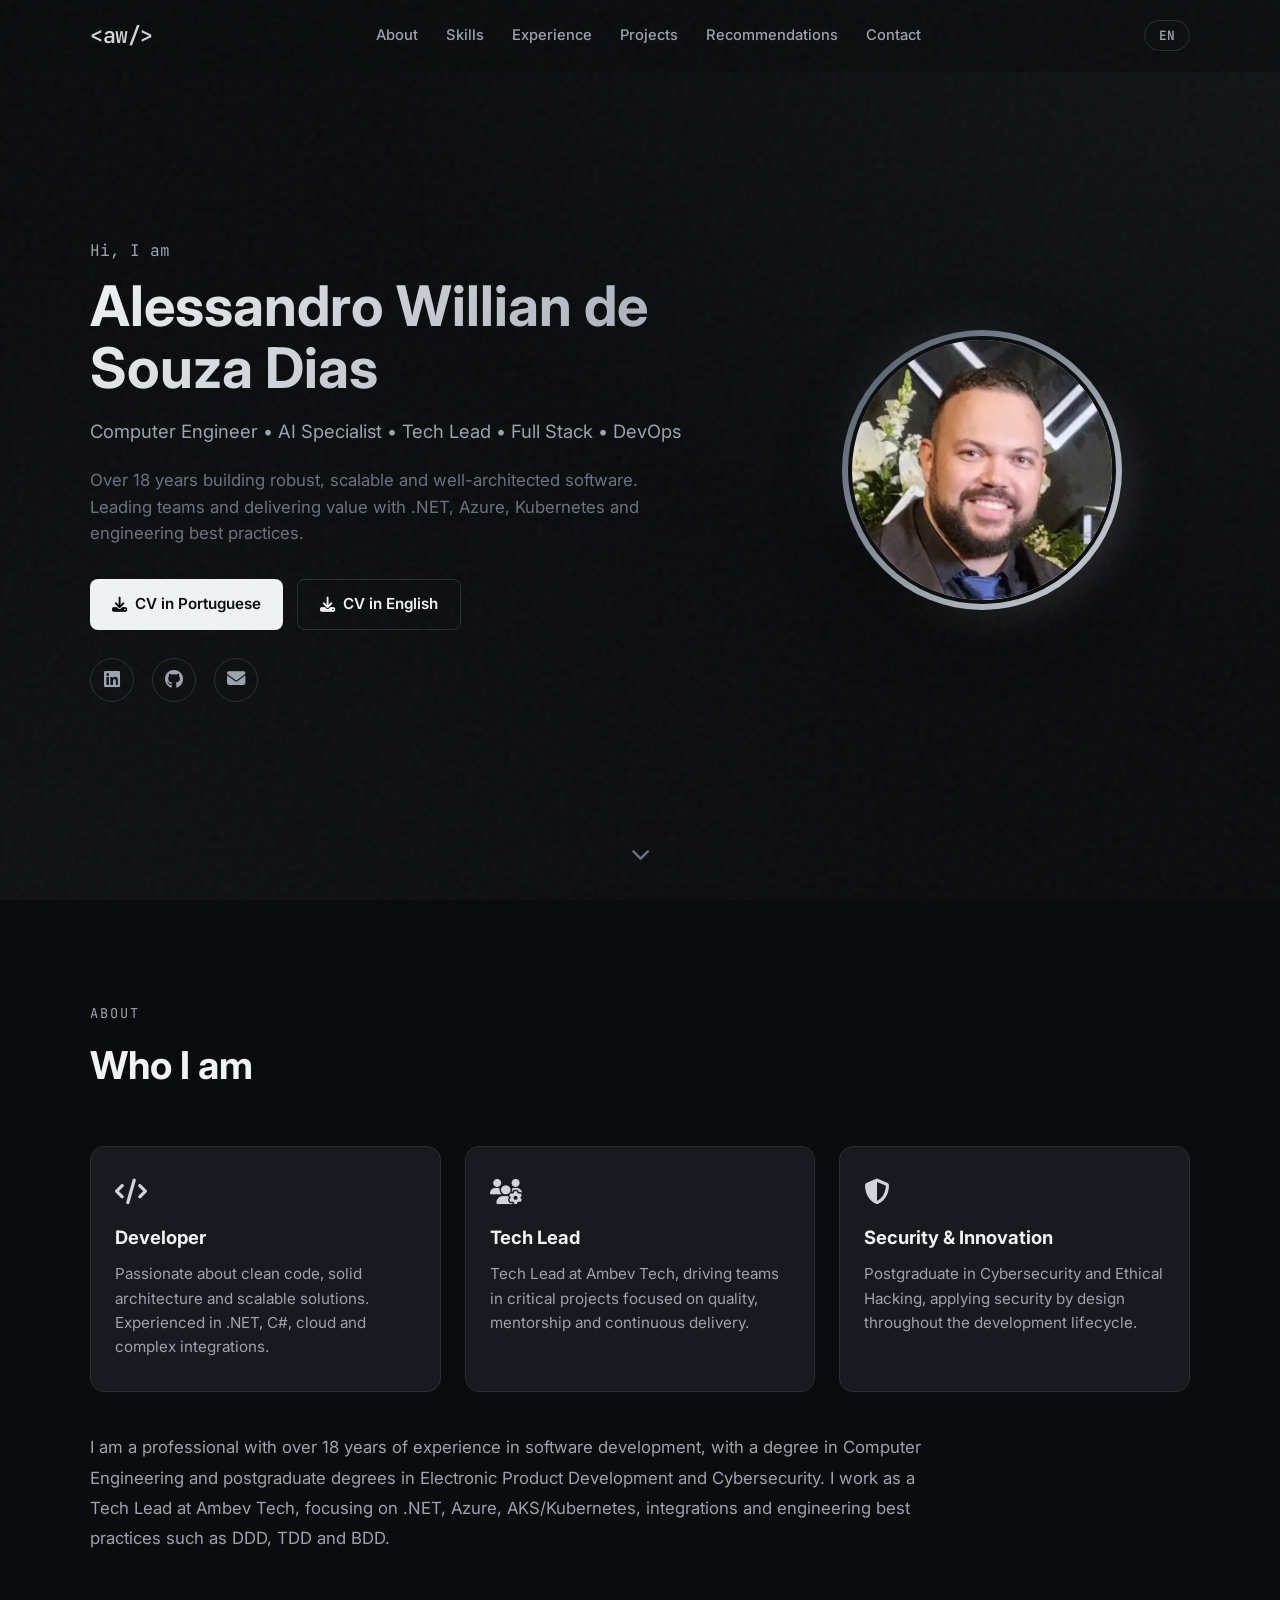
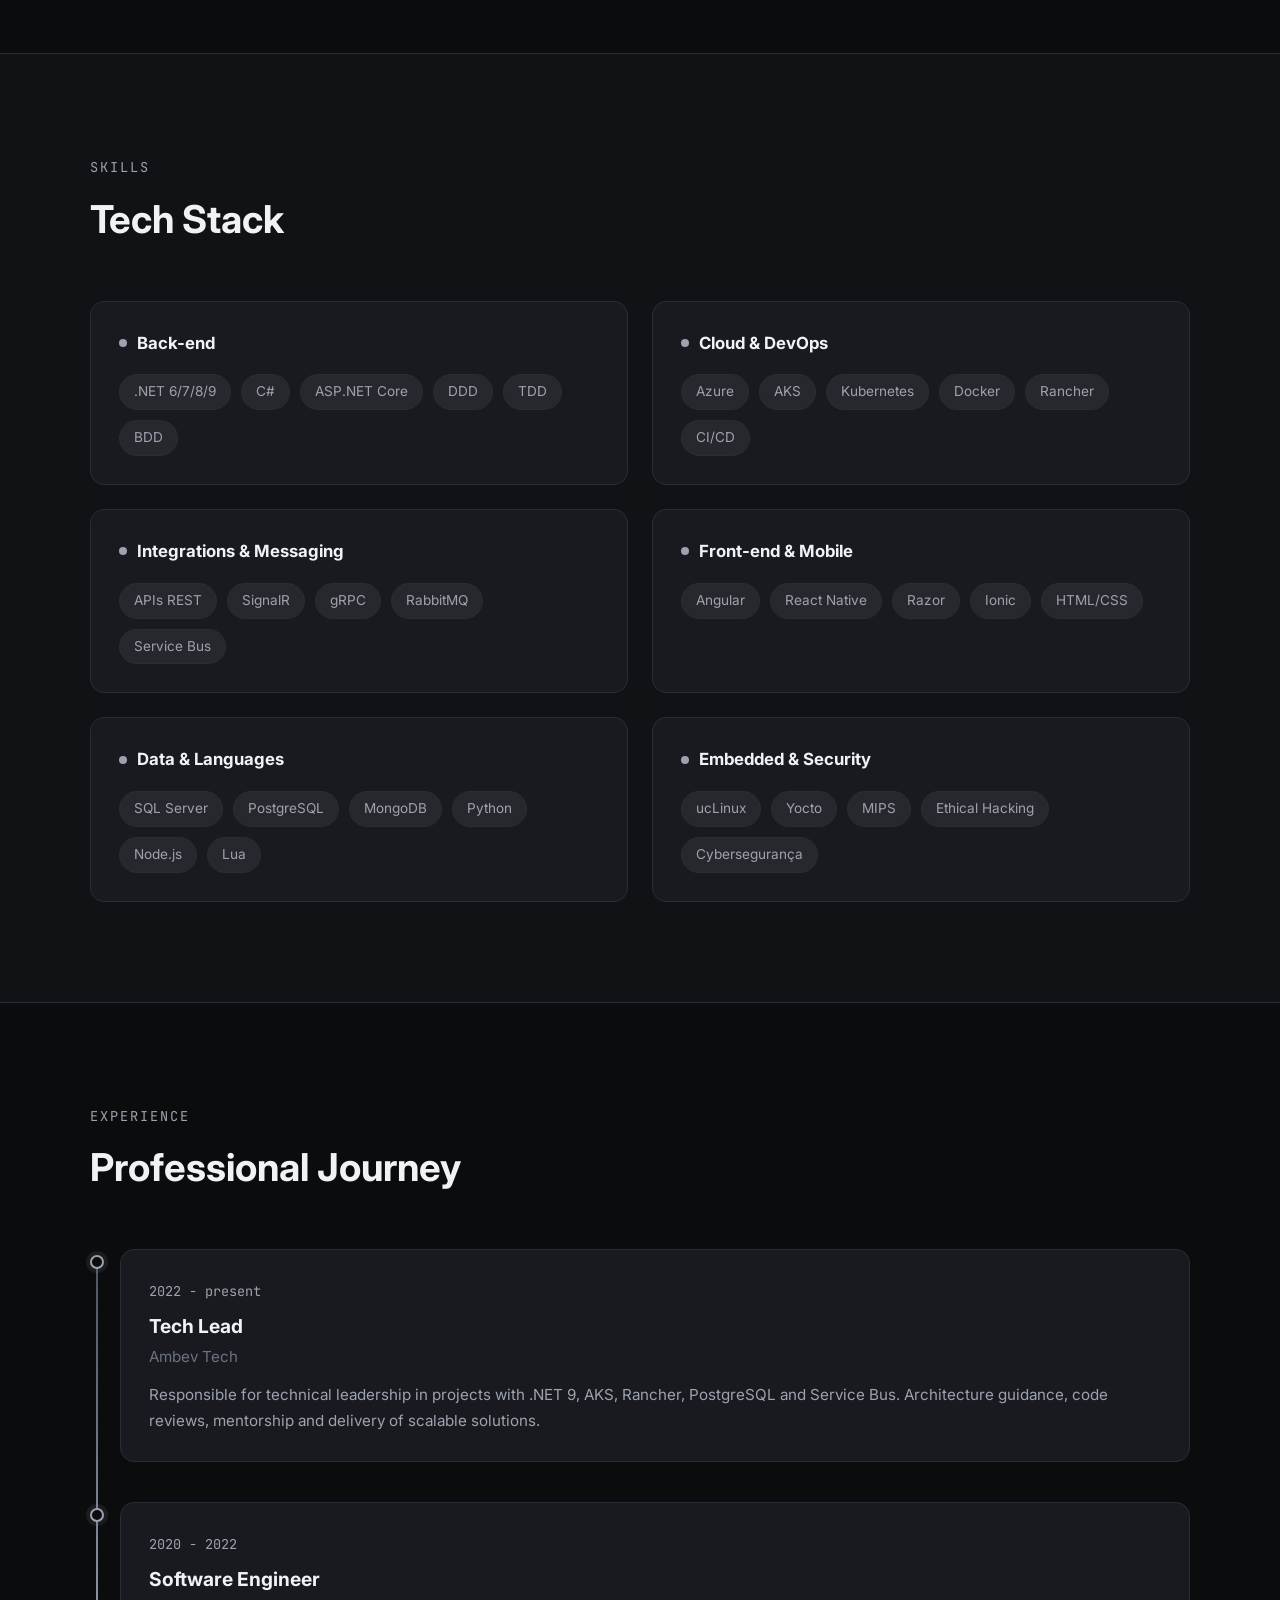
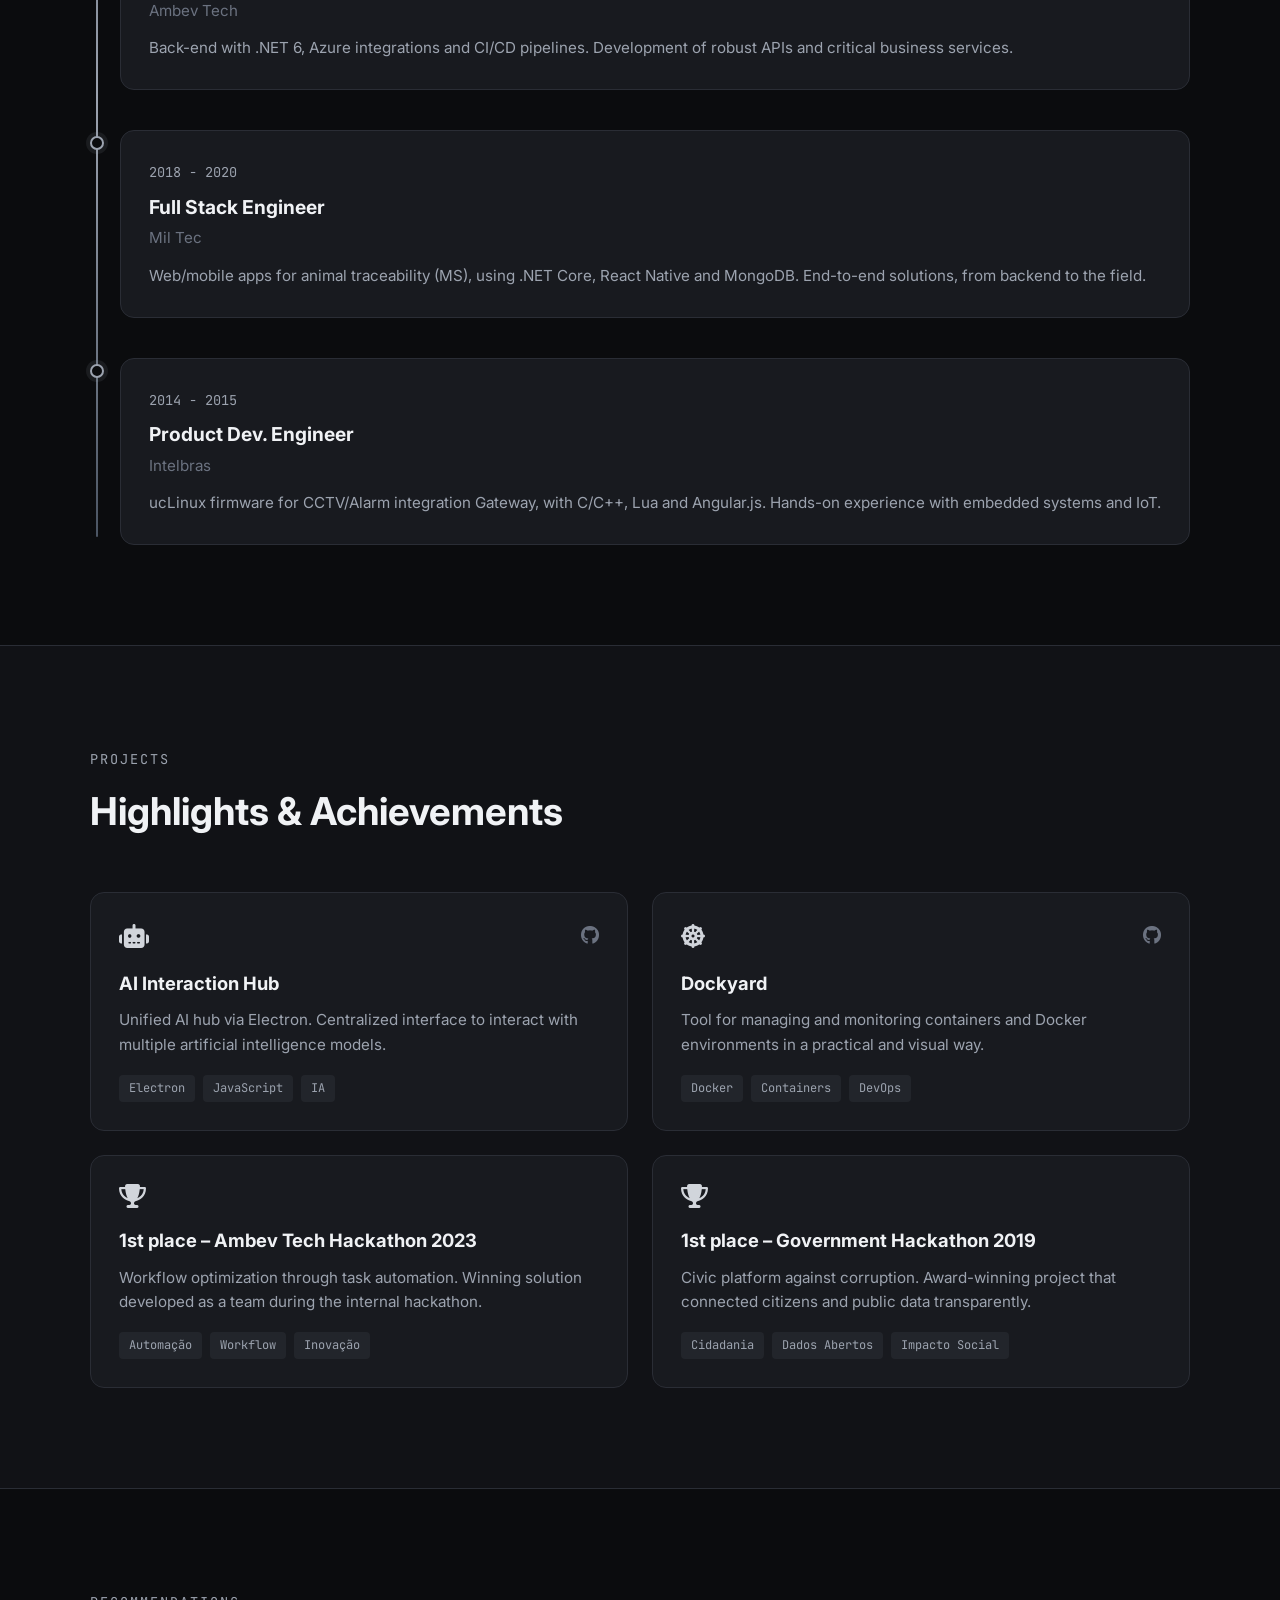
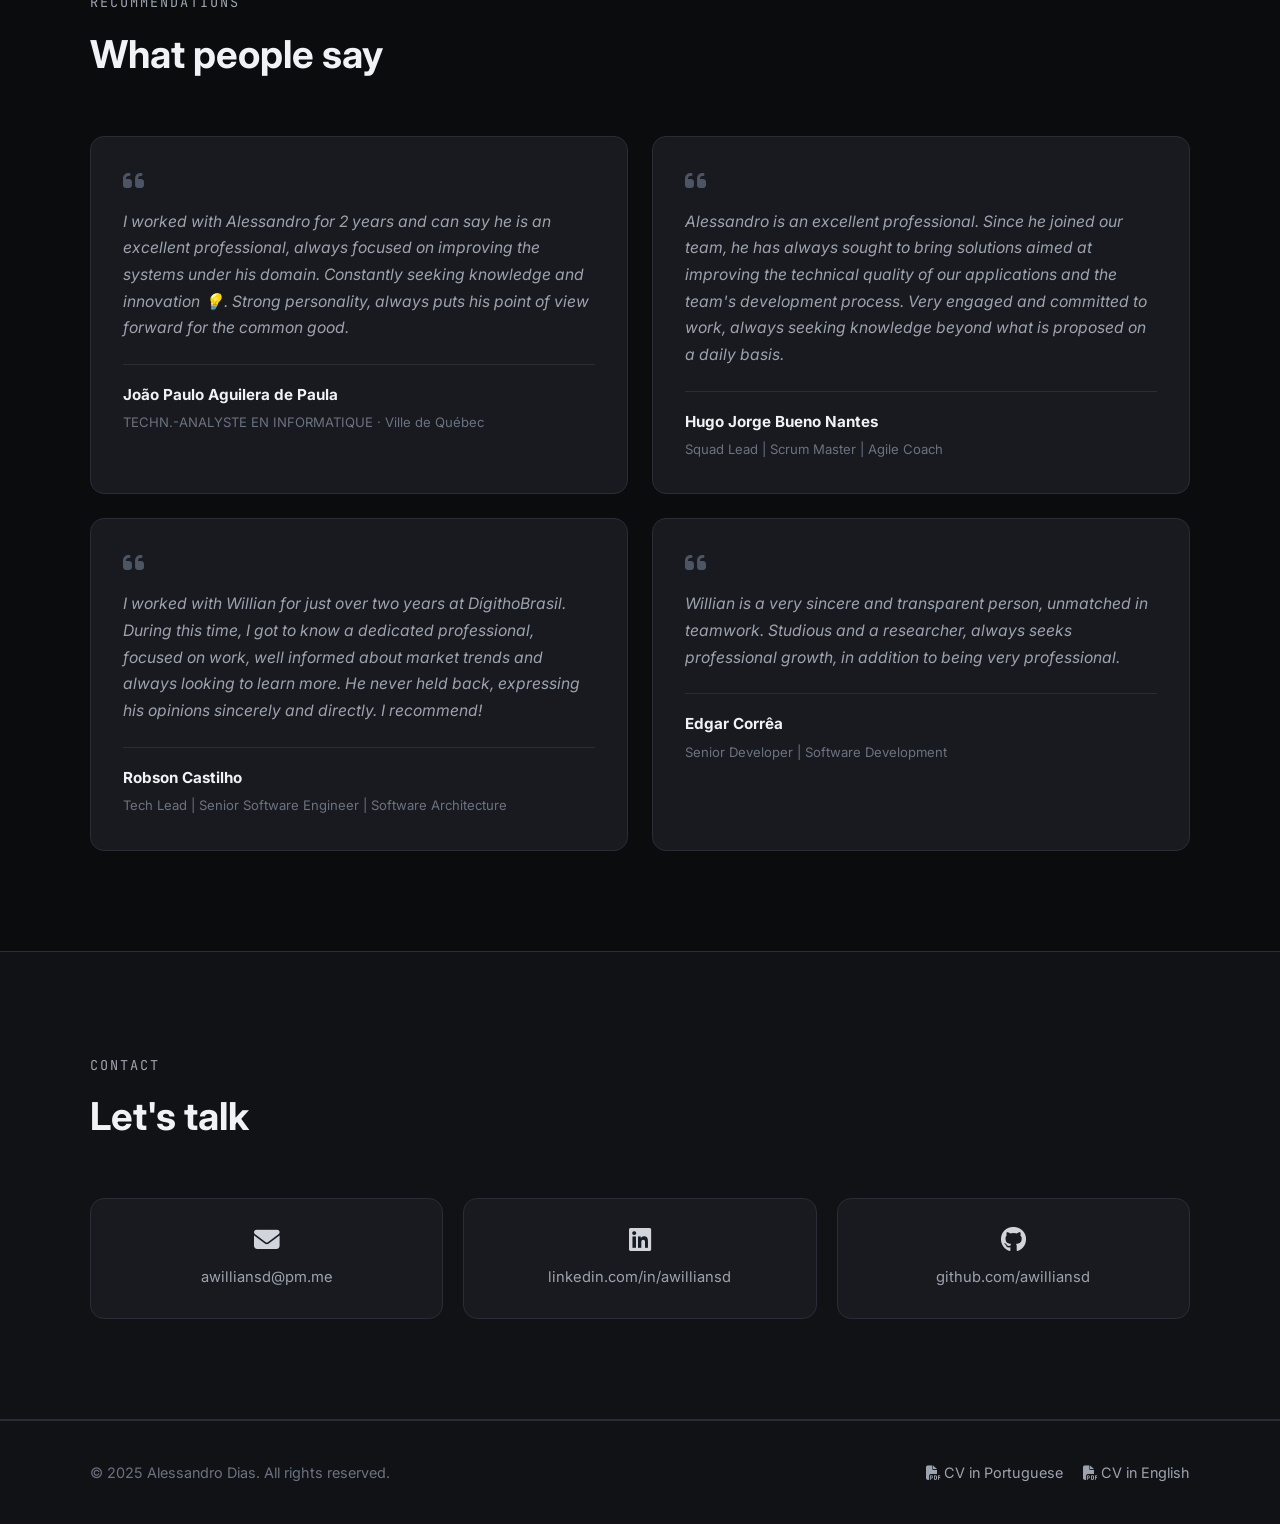
==== commit a484b3fe: "Atualiza e-mail de contato para awilliansd@pm.me" ====
--- a/index.html
+++ b/index.html
@@ -53,7 +53,7 @@
           <div class="hero-socials">
             <a href="https://linkedin.com/in/awilliansd" target="_blank" rel="noopener" aria-label="LinkedIn"><i class="fab fa-linkedin"></i></a>
             <a href="https://github.com/awilliansd" target="_blank" rel="noopener" aria-label="GitHub"><i class="fab fa-github"></i></a>
-            <a href="mailto:awilliansd@protonmail.com" aria-label="Email"><i class="fas fa-envelope"></i></a>
+            <a href="mailto:awilliansd@pm.me" aria-label="Email"><i class="fas fa-envelope"></i></a>
           </div>
         </div>
         <div class="hero-image">
@@ -287,9 +287,9 @@
           <h2 data-i18n="section.contactTitle">Vamos conversar</h2>
         </div>
         <div class="contact-grid">
-          <a href="mailto:awilliansd@protonmail.com" class="contact-card">
+          <a href="mailto:awilliansd@pm.me" class="contact-card">
             <i class="fas fa-envelope"></i>
-            <span>awilliansd@protonmail.com</span>
+            <span>awilliansd@pm.me</span>
           </a>
           <a href="https://linkedin.com/in/awilliansd" target="_blank" rel="noopener" class="contact-card">
             <i class="fab fa-linkedin"></i>
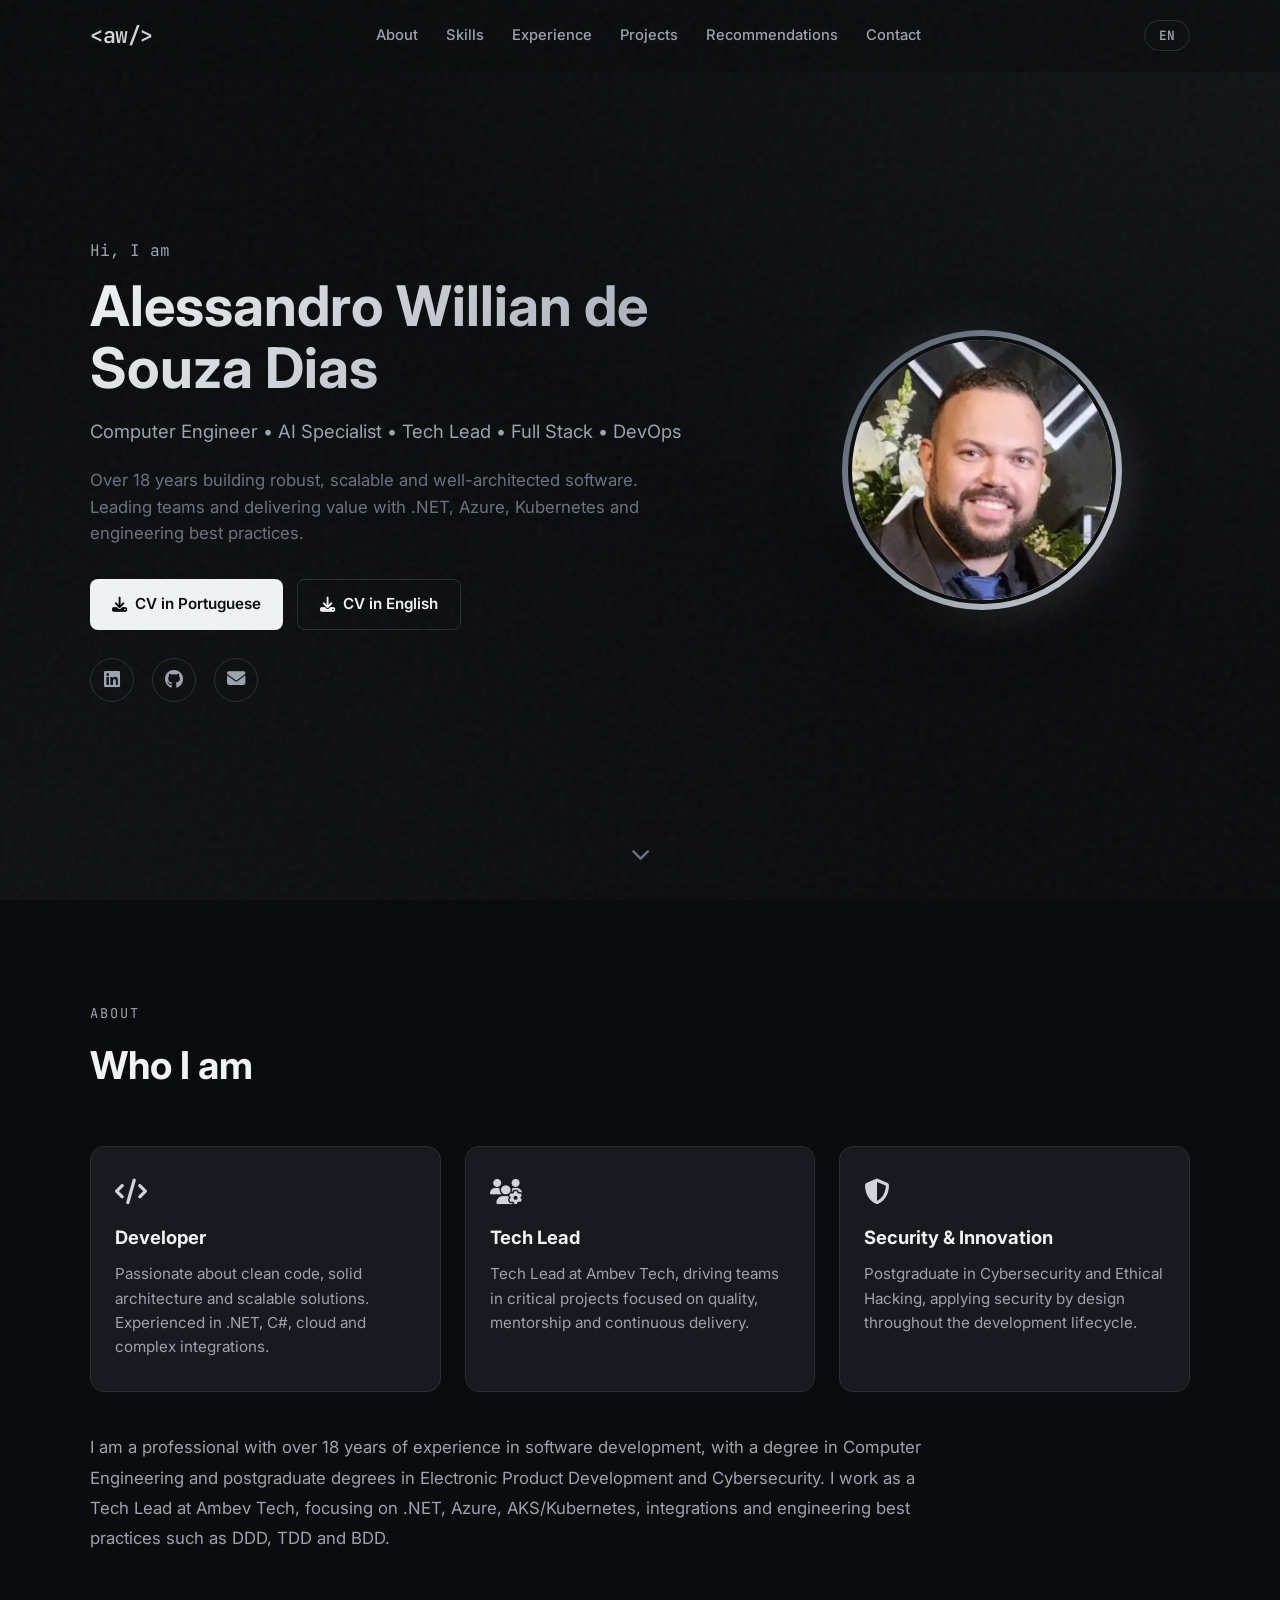
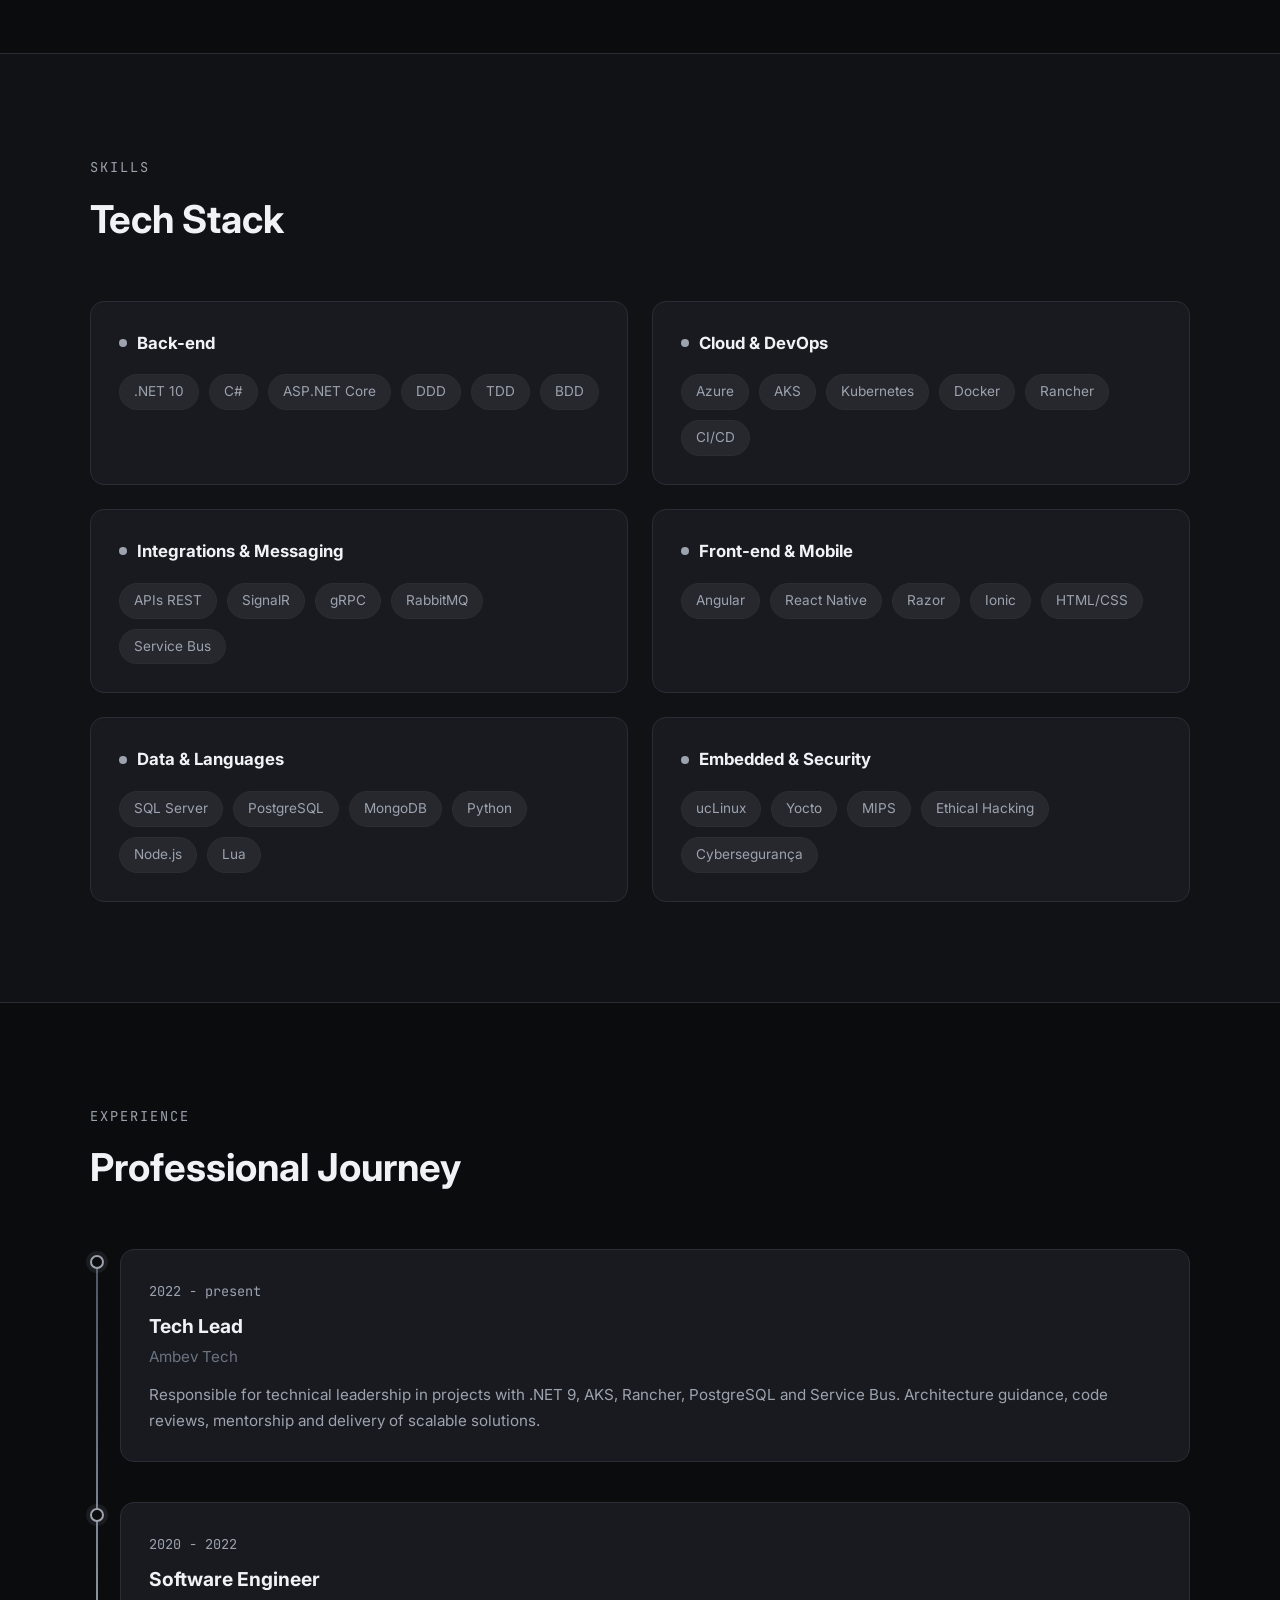
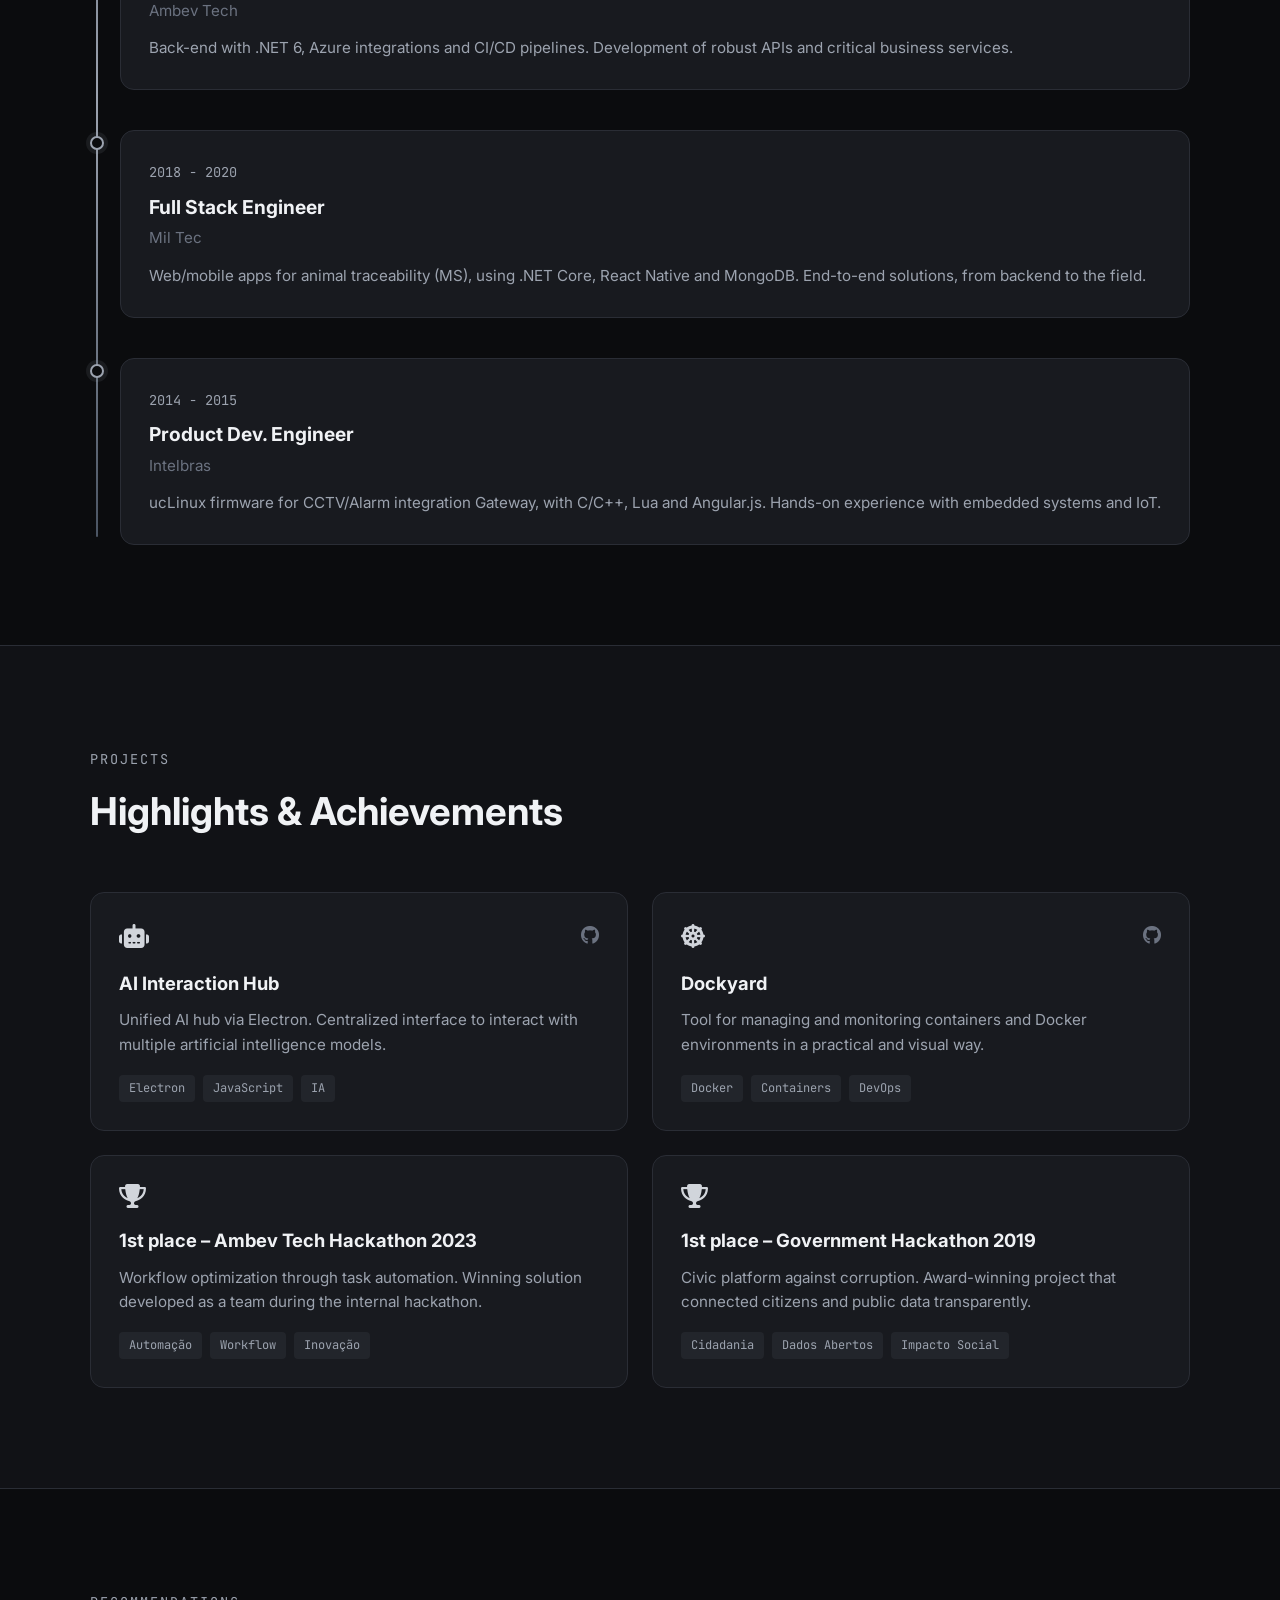
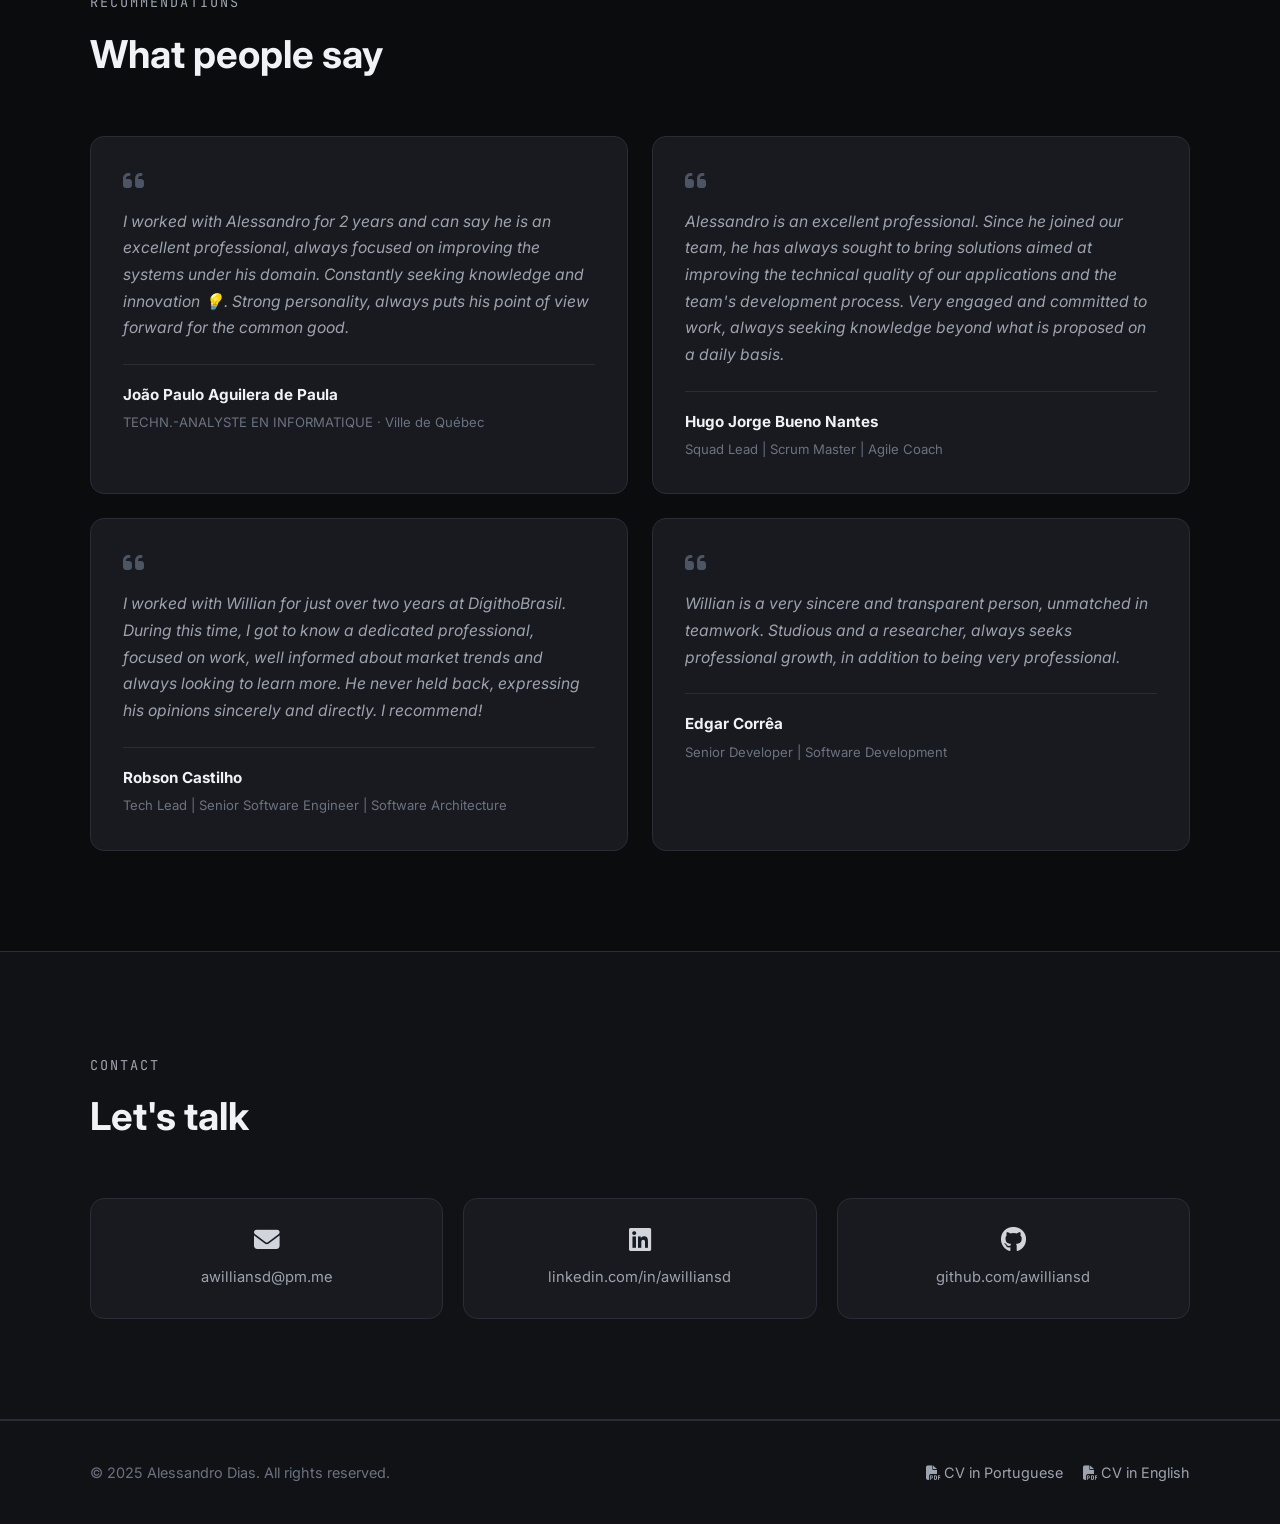
==== commit d4069b2e: "Atualiza skill de .NET para versão 10" ====
--- a/index.html
+++ b/index.html
@@ -104,7 +104,7 @@
           <div class="skill-category">
             <h3 data-i18n="skills.backend">Back-end</h3>
             <div class="skill-tags">
-              <span>.NET 6/7/8/9</span><span>C#</span><span>ASP.NET Core</span><span>DDD</span><span>TDD</span><span>BDD</span>
+              <span>.NET 10</span><span>C#</span><span>ASP.NET Core</span><span>DDD</span><span>TDD</span><span>BDD</span>
             </div>
           </div>
           <div class="skill-category">
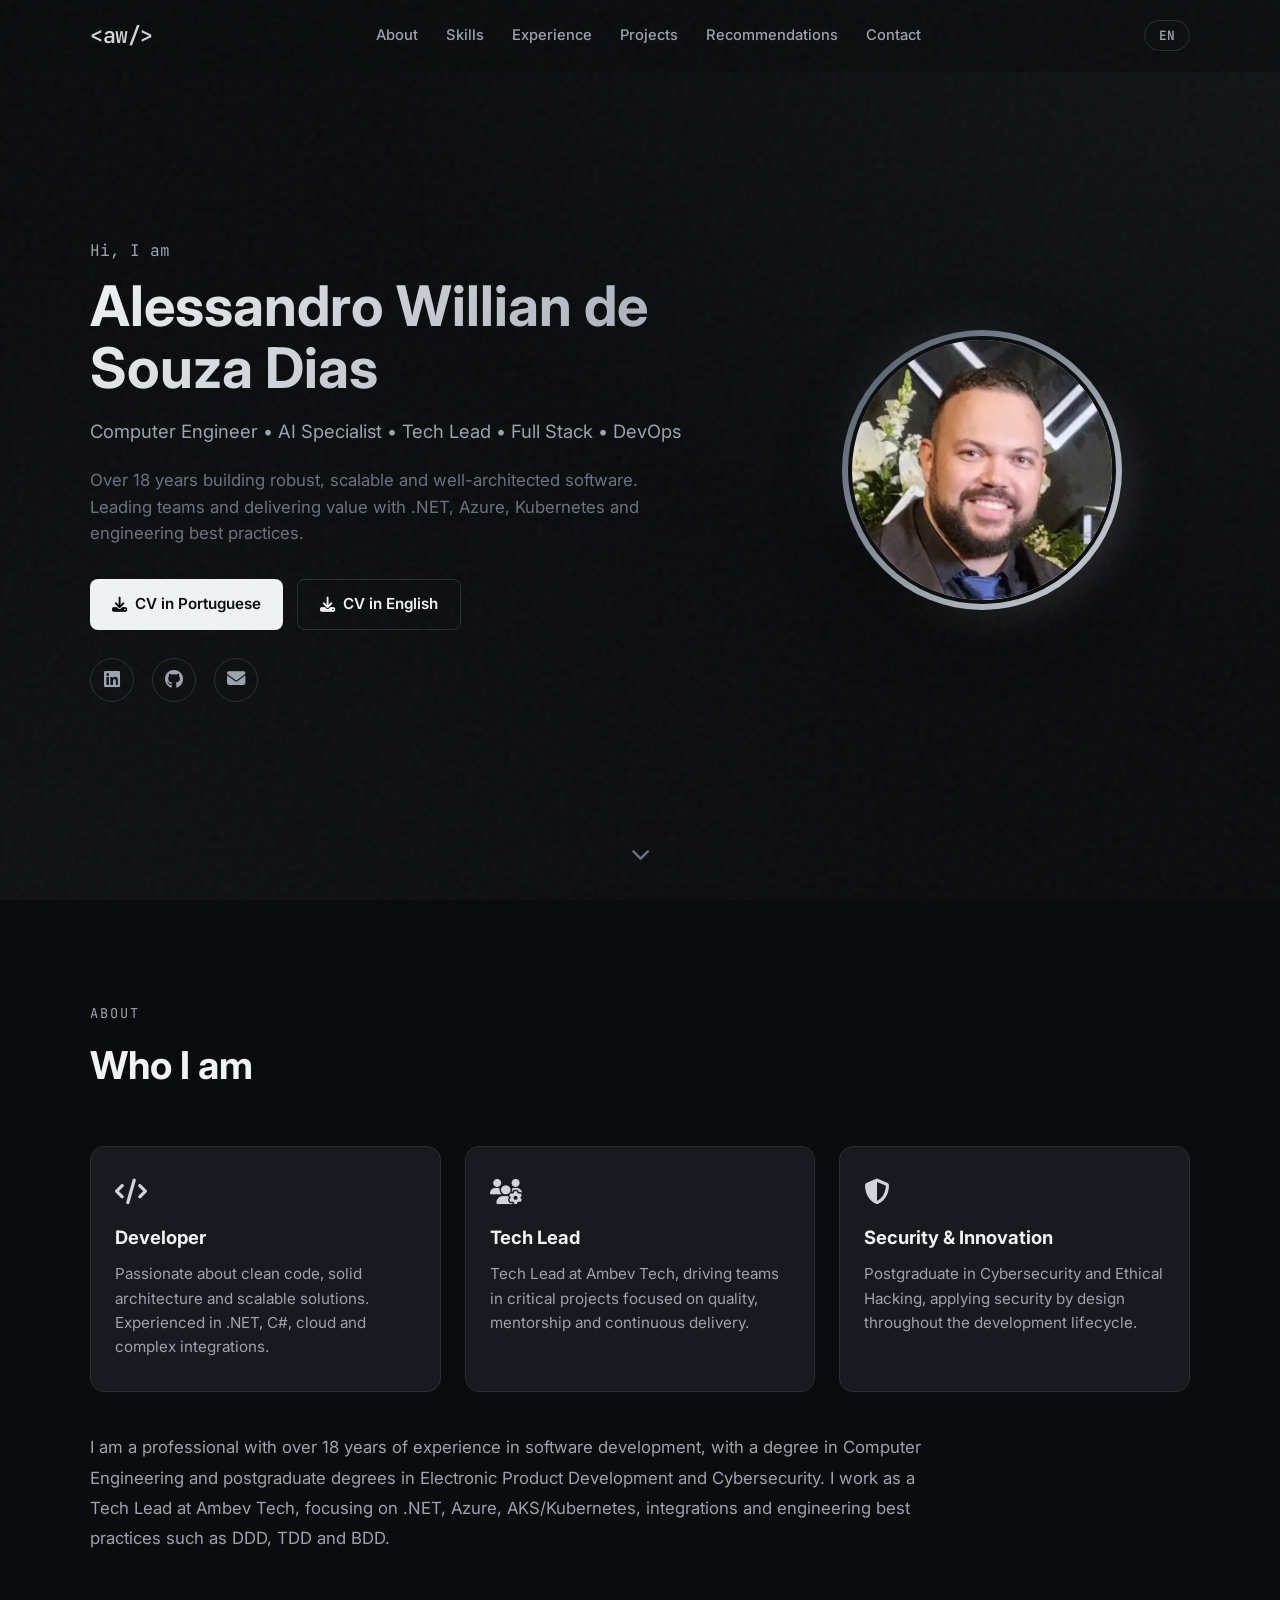
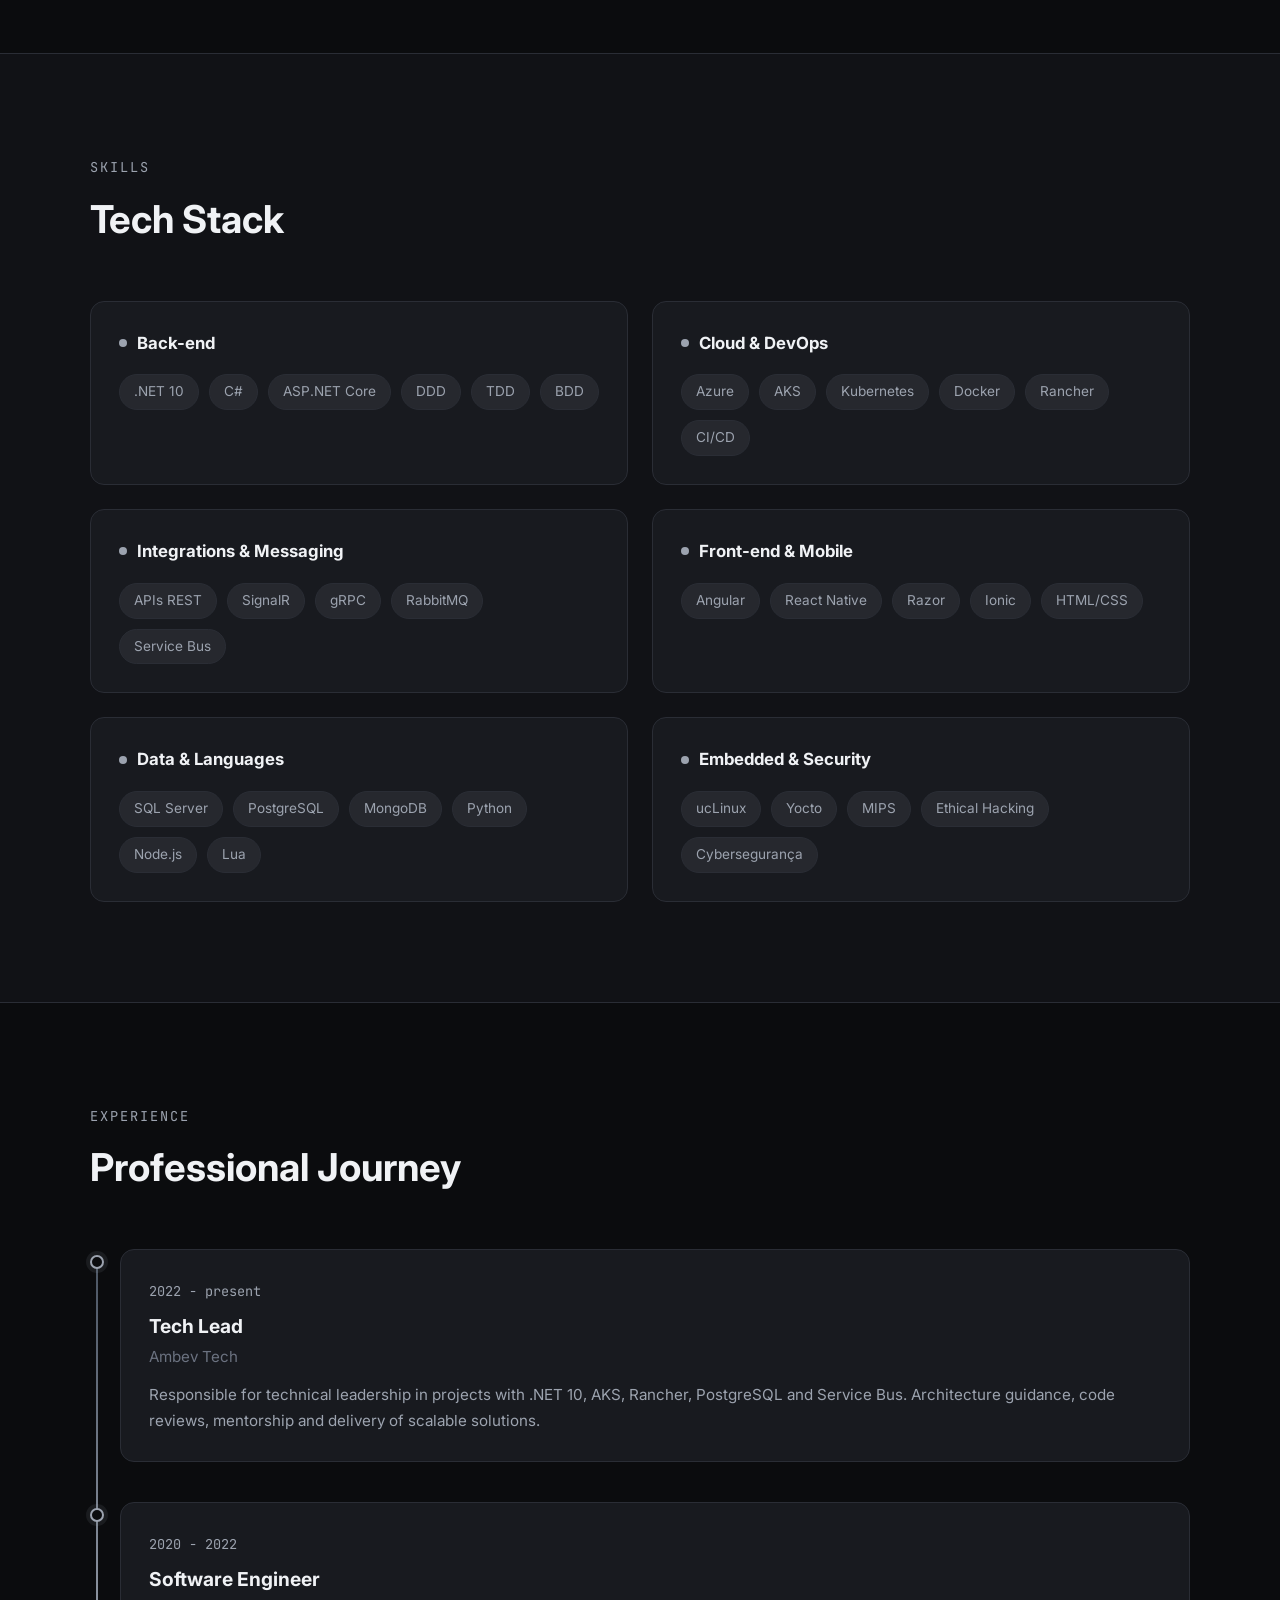
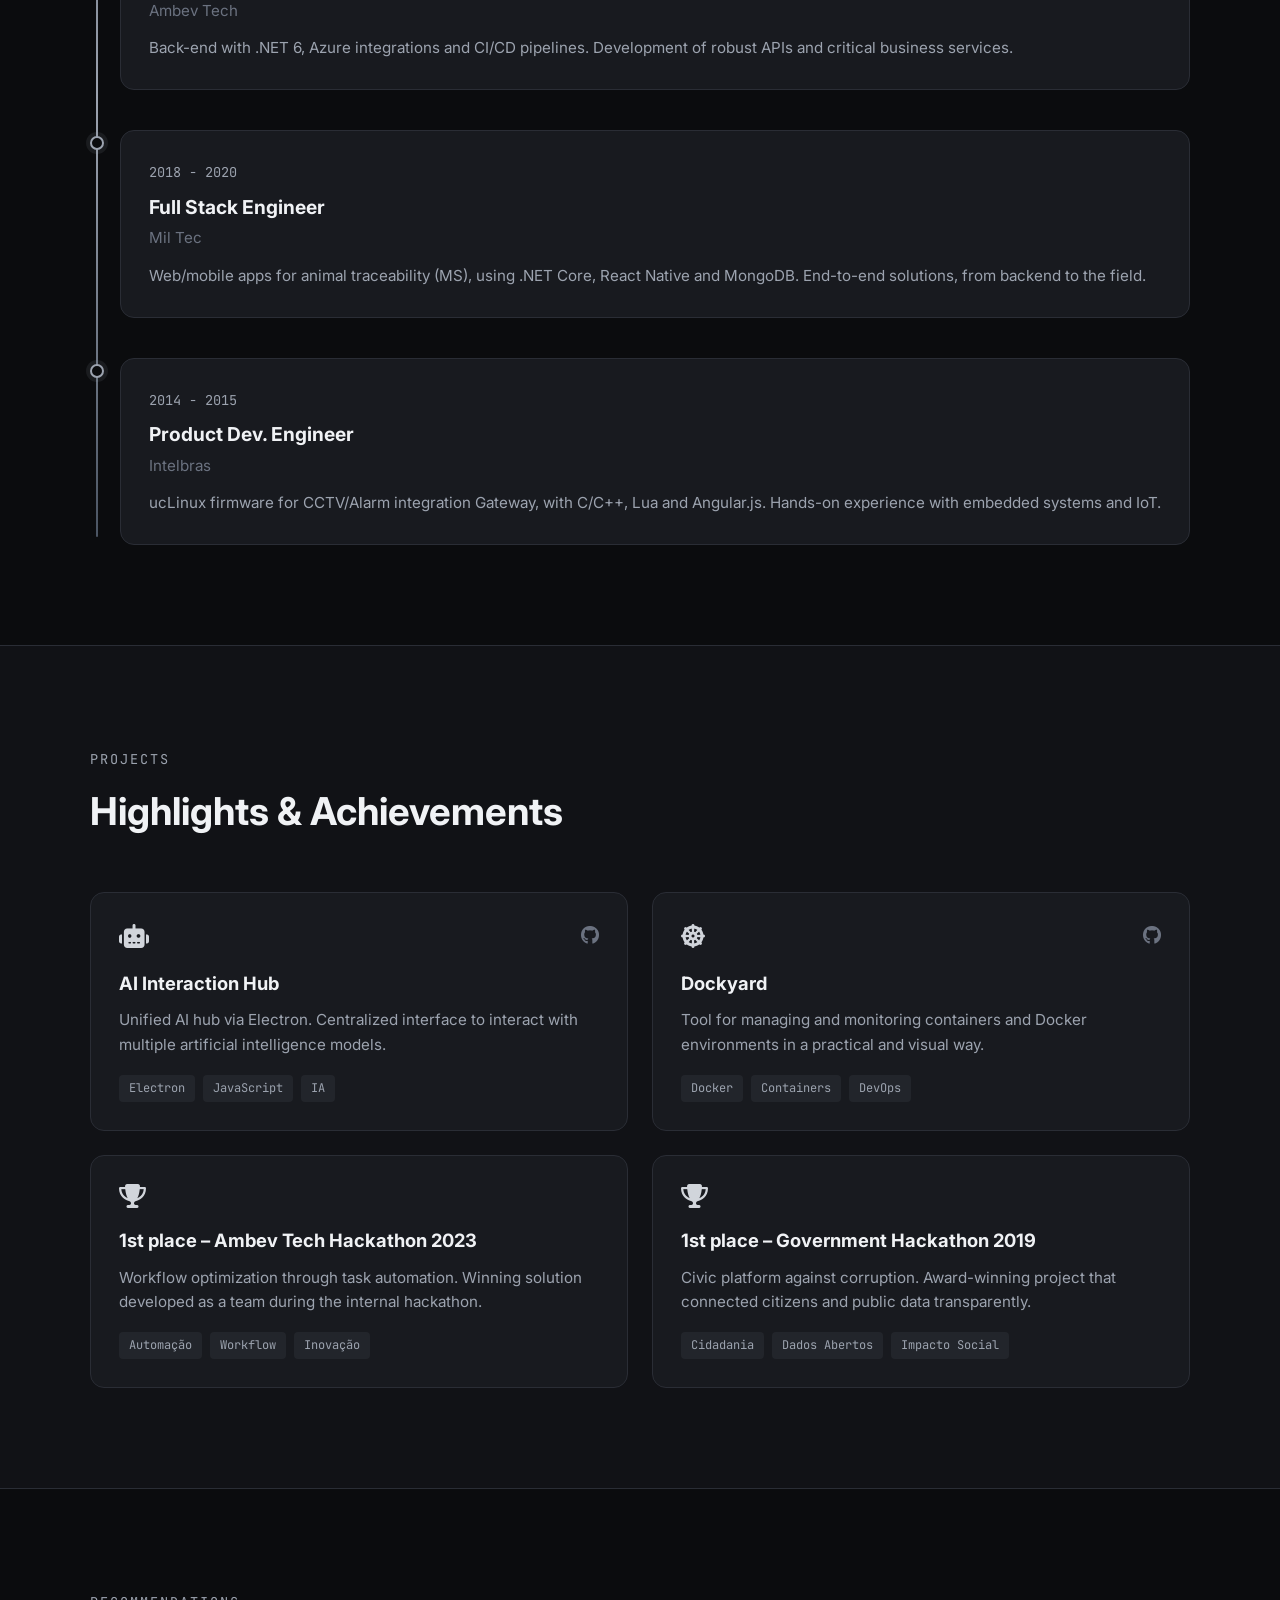
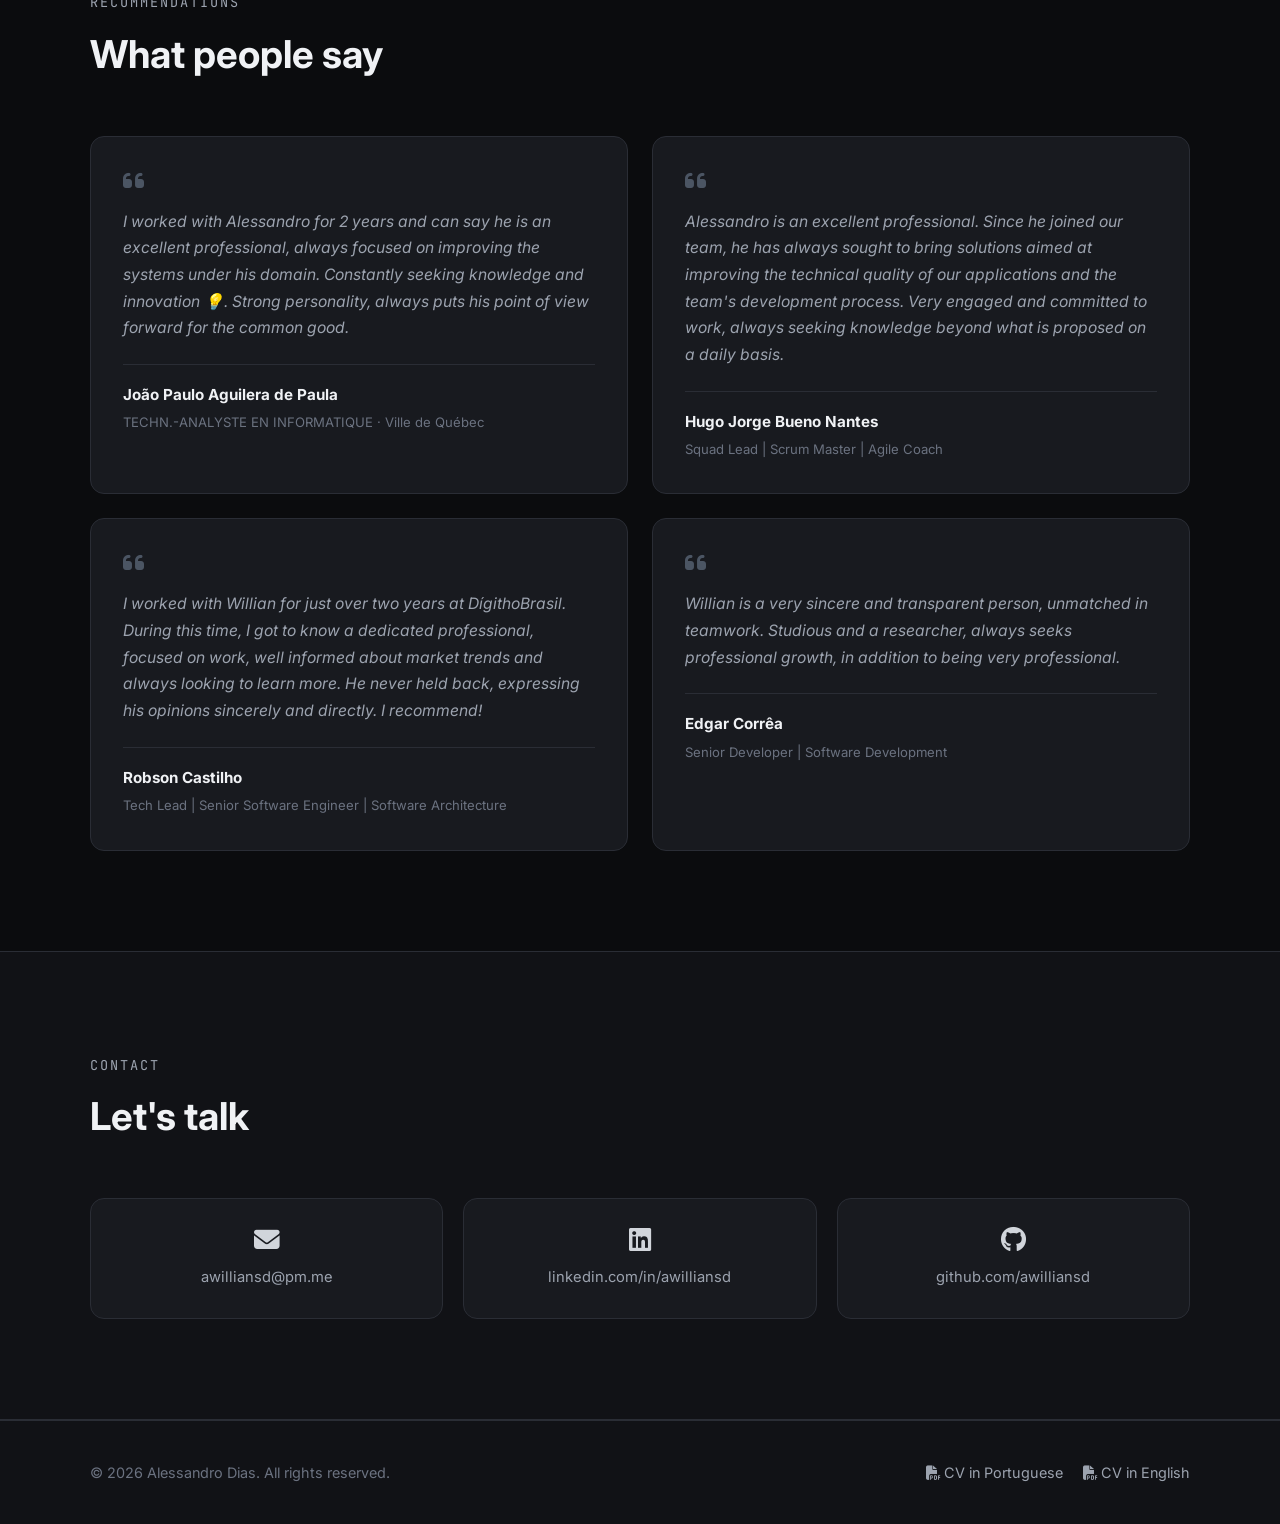
==== commit a8401656: "Atualiza .NET para 10 na Ambev, copyright 2026 e adiciona README" ====
--- a/index.html
+++ b/index.html
@@ -154,7 +154,7 @@
               <span class="timeline-date">2022 - <span data-i18n="experience.present">atual</span></span>
               <h3>Tech Lead</h3>
               <p class="timeline-company">Ambev Tech</p>
-              <p data-i18n="experience.ambevTechLead">Responsável por liderança técnica em projetos com .NET 9, AKS, Rancher, PostgreSQL e Service Bus. Condução de arquitetura, code reviews, mentoria e entrega de soluções escaláveis.</p>
+              <p data-i18n="experience.ambevTechLead">Responsável por liderança técnica em projetos com .NET 10, AKS, Rancher, PostgreSQL e Service Bus. Condução de arquitetura, code reviews, mentoria e entrega de soluções escaláveis.</p>
             </div>
           </div>
           <div class="timeline-item">
@@ -306,7 +306,7 @@
 
   <footer class="site-footer">
     <div class="container">
-      <p>&copy; 2025 Alessandro Dias. <span data-i18n="footer.rights">Todos os direitos reservados.</span></p>
+      <p>&copy; 2026 Alessandro Dias. <span data-i18n="footer.rights">Todos os direitos reservados.</span></p>
       <div class="footer-downloads">
         <a href="Alessandro%20Willian%20-%20CV%202025.pdf" download><i class="fas fa-file-pdf"></i> <span data-i18n="footer.cvPt">CV em Português</span></a>
         <a href="Alessandro%20Willian%20-%20Resume%202025.pdf" download><i class="fas fa-file-pdf"></i> <span data-i18n="footer.cvEn">CV in English</span></a>
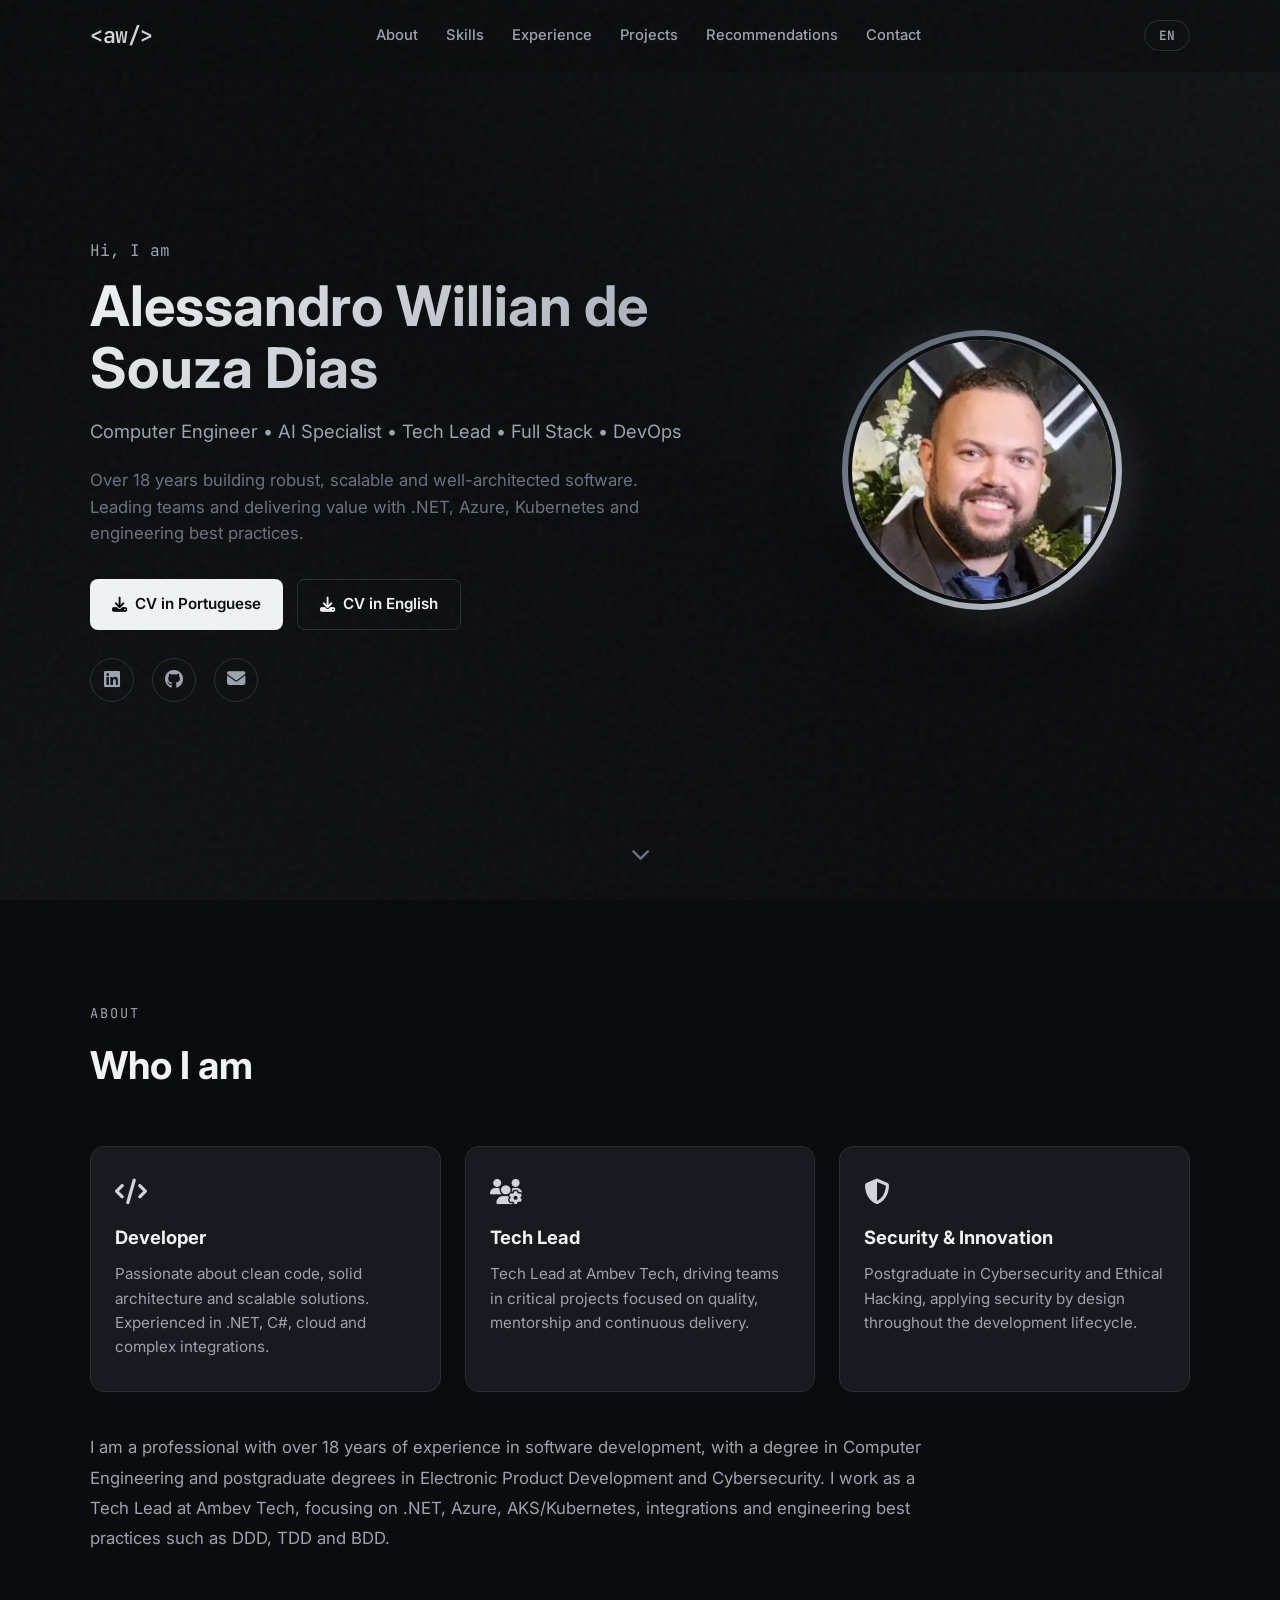
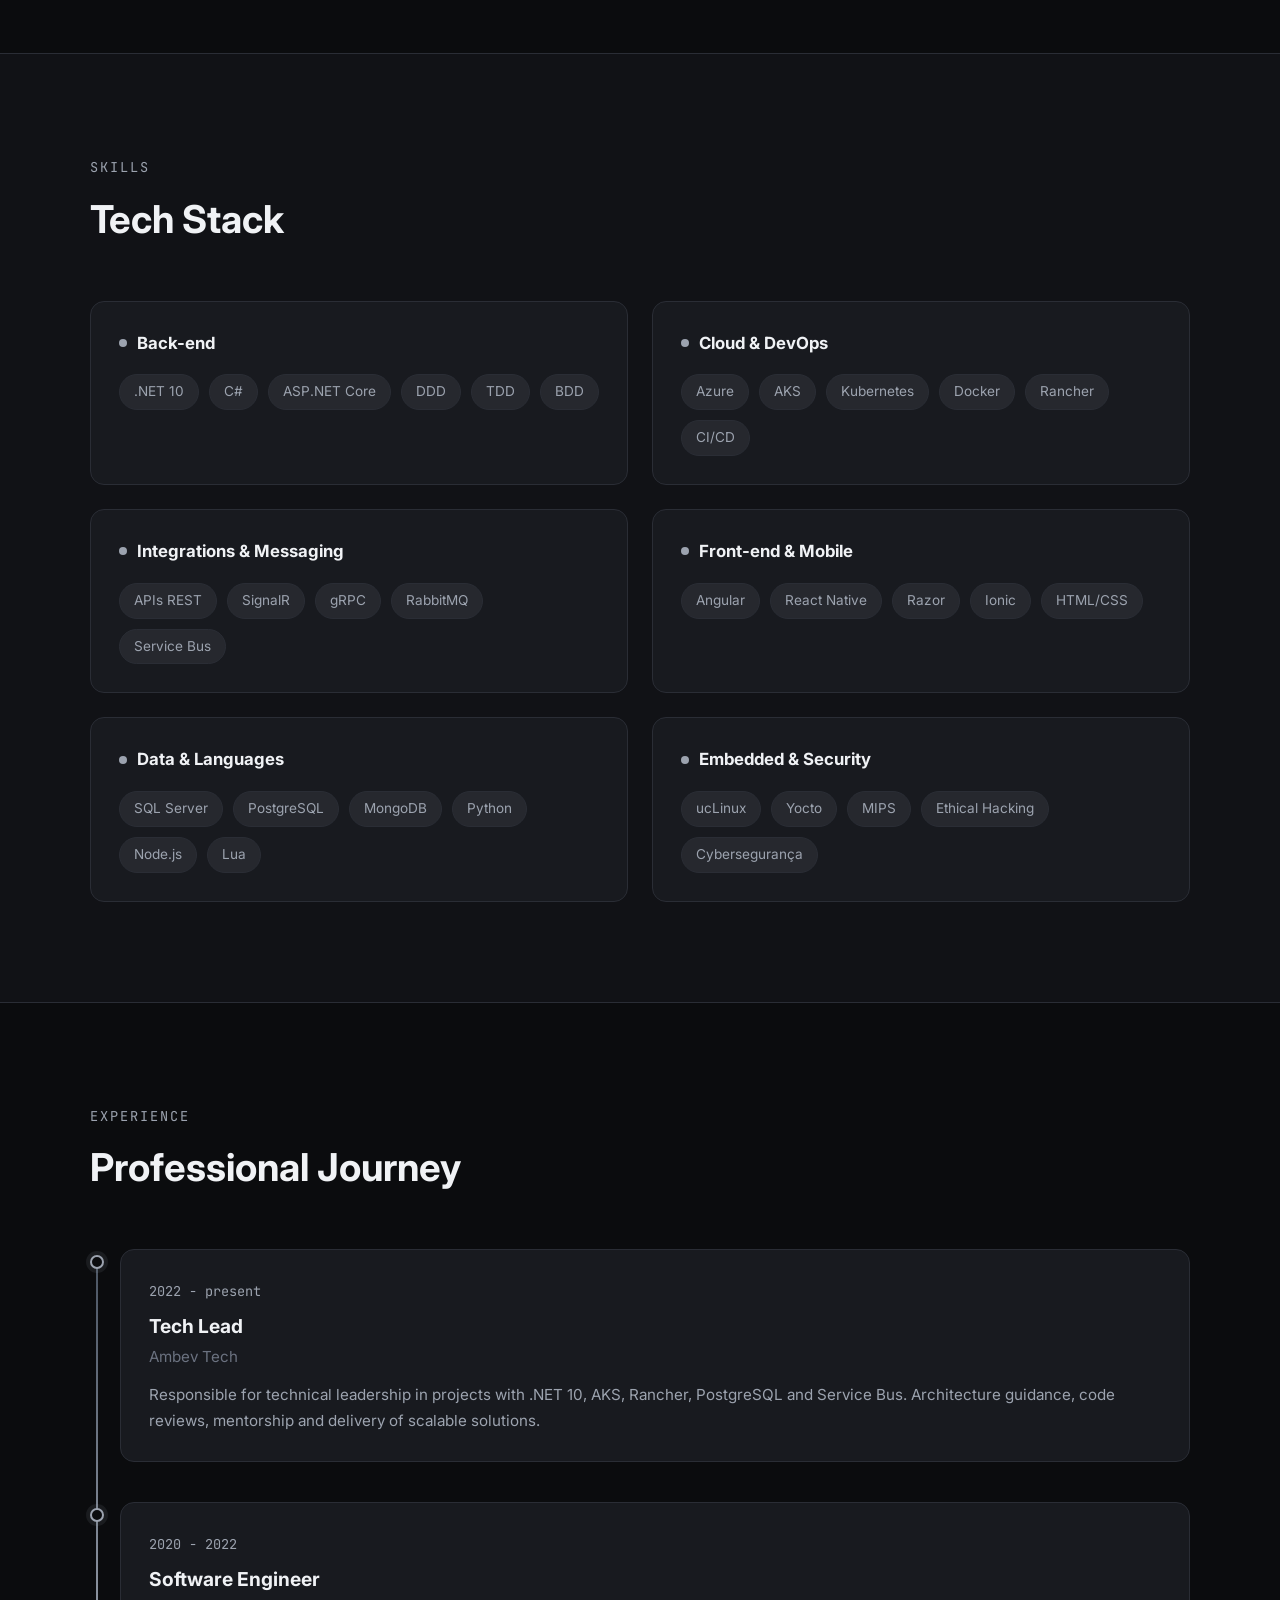
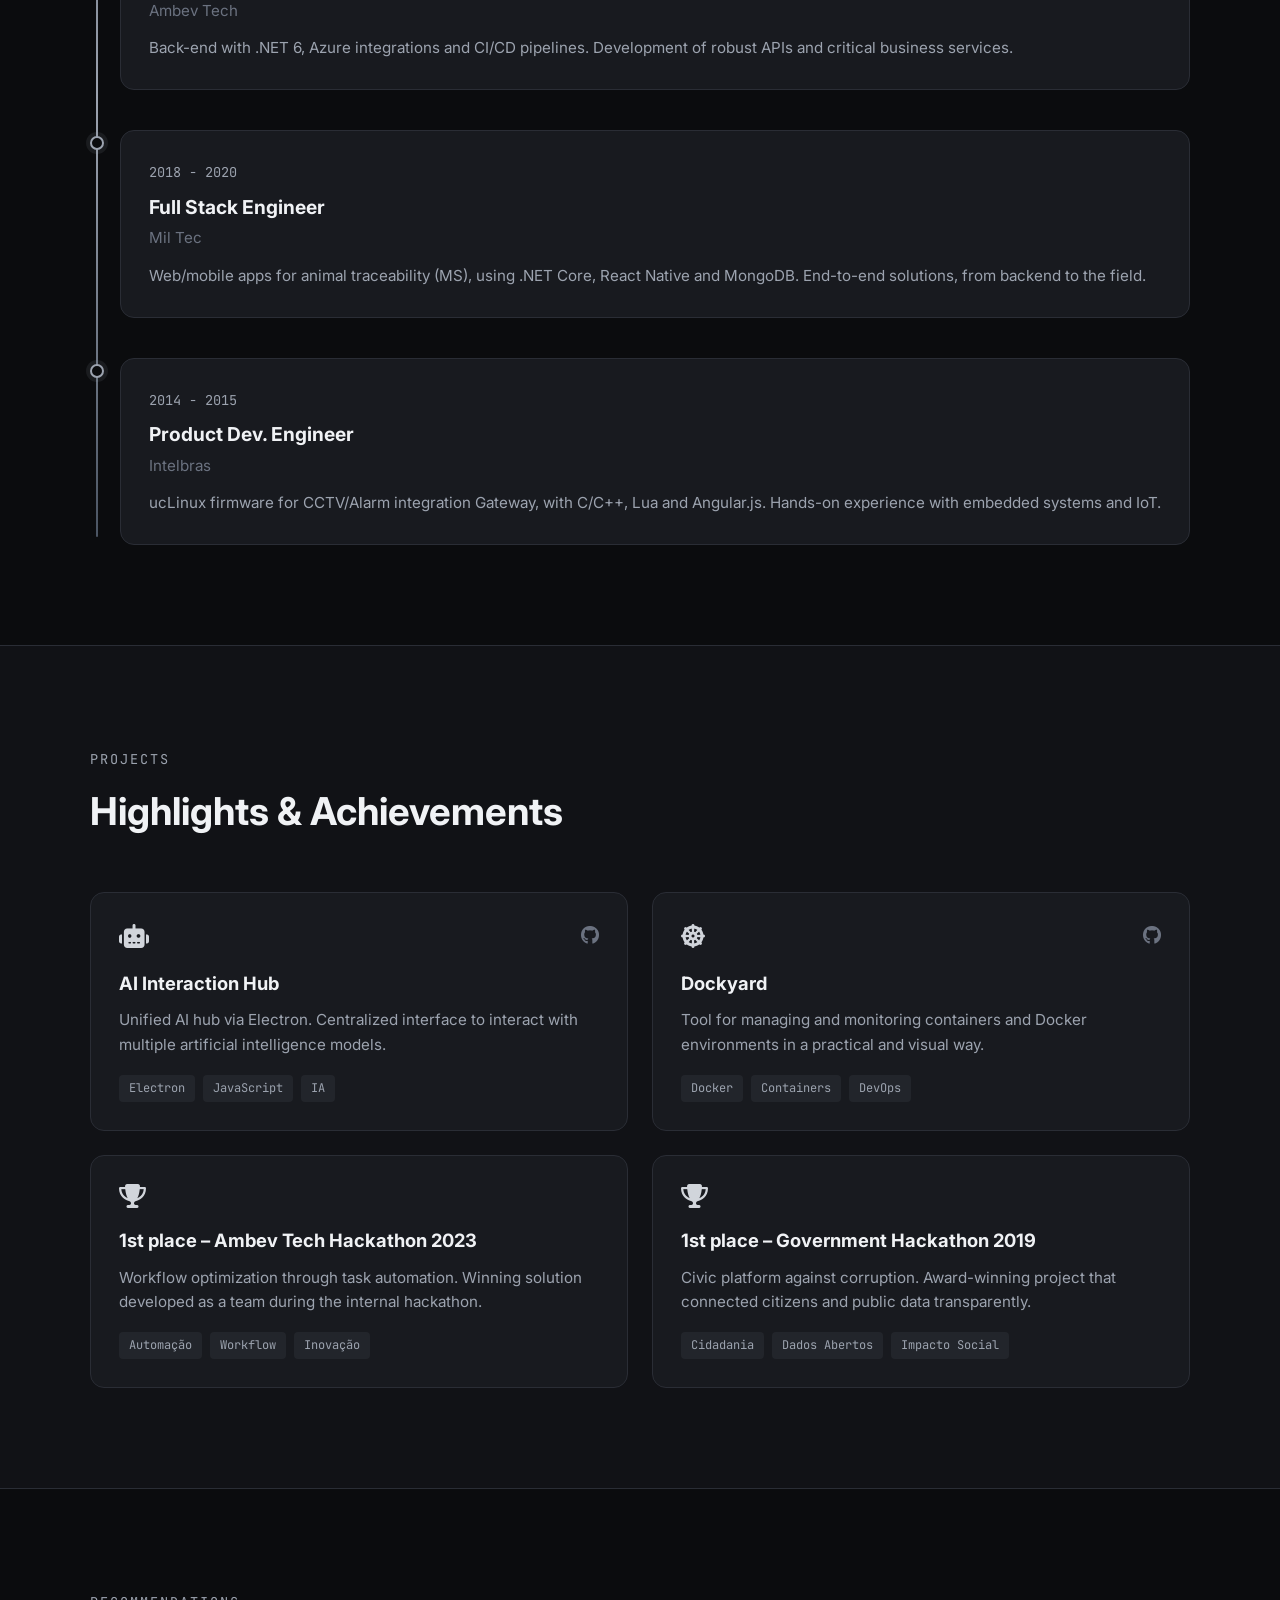
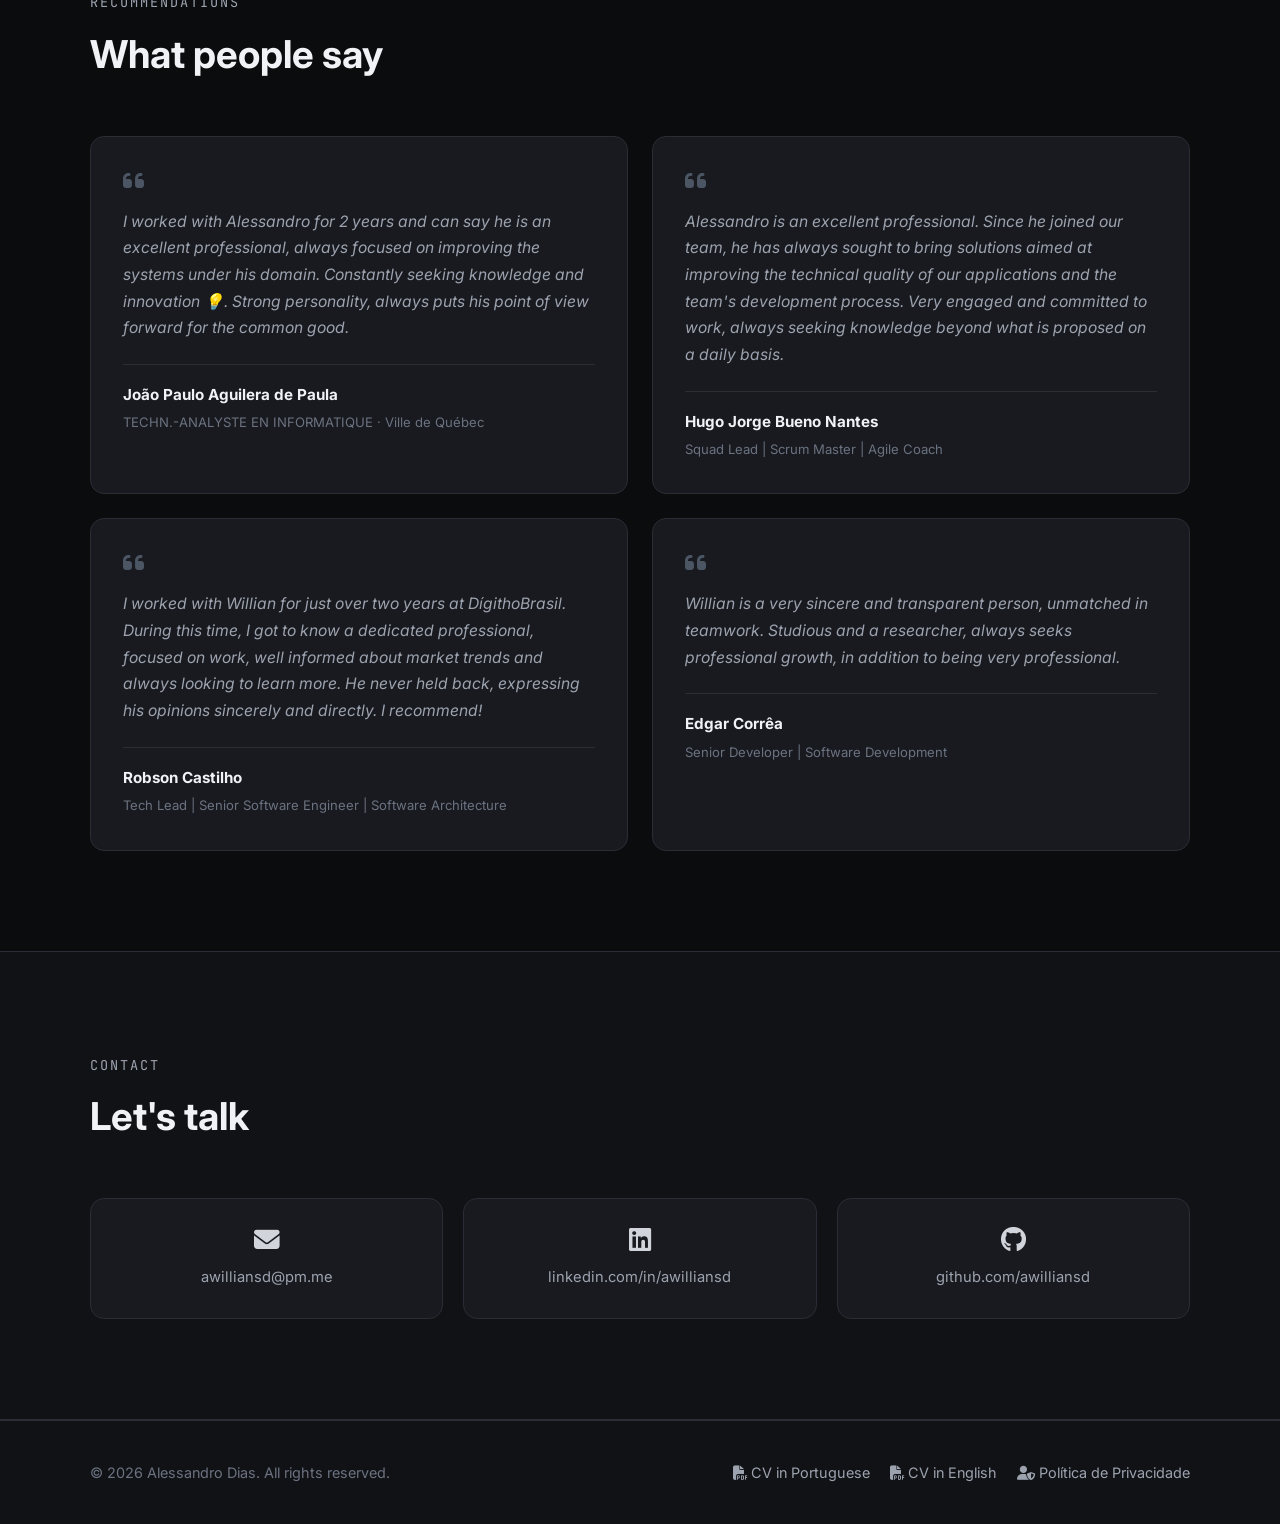
==== commit 3681c4c7: "Adiciona pagina de politica de privacidade para o app Photos MCP" ====
--- a/index.html
+++ b/index.html
@@ -310,6 +310,7 @@
       <div class="footer-downloads">
         <a href="Alessandro%20Willian%20-%20CV%202025.pdf" download><i class="fas fa-file-pdf"></i> <span data-i18n="footer.cvPt">CV em Português</span></a>
         <a href="Alessandro%20Willian%20-%20Resume%202025.pdf" download><i class="fas fa-file-pdf"></i> <span data-i18n="footer.cvEn">CV in English</span></a>
+        <a href="privacy.html"><i class="fas fa-user-shield"></i> <span>Política de Privacidade</span></a>
       </div>
     </div>
   </footer>
